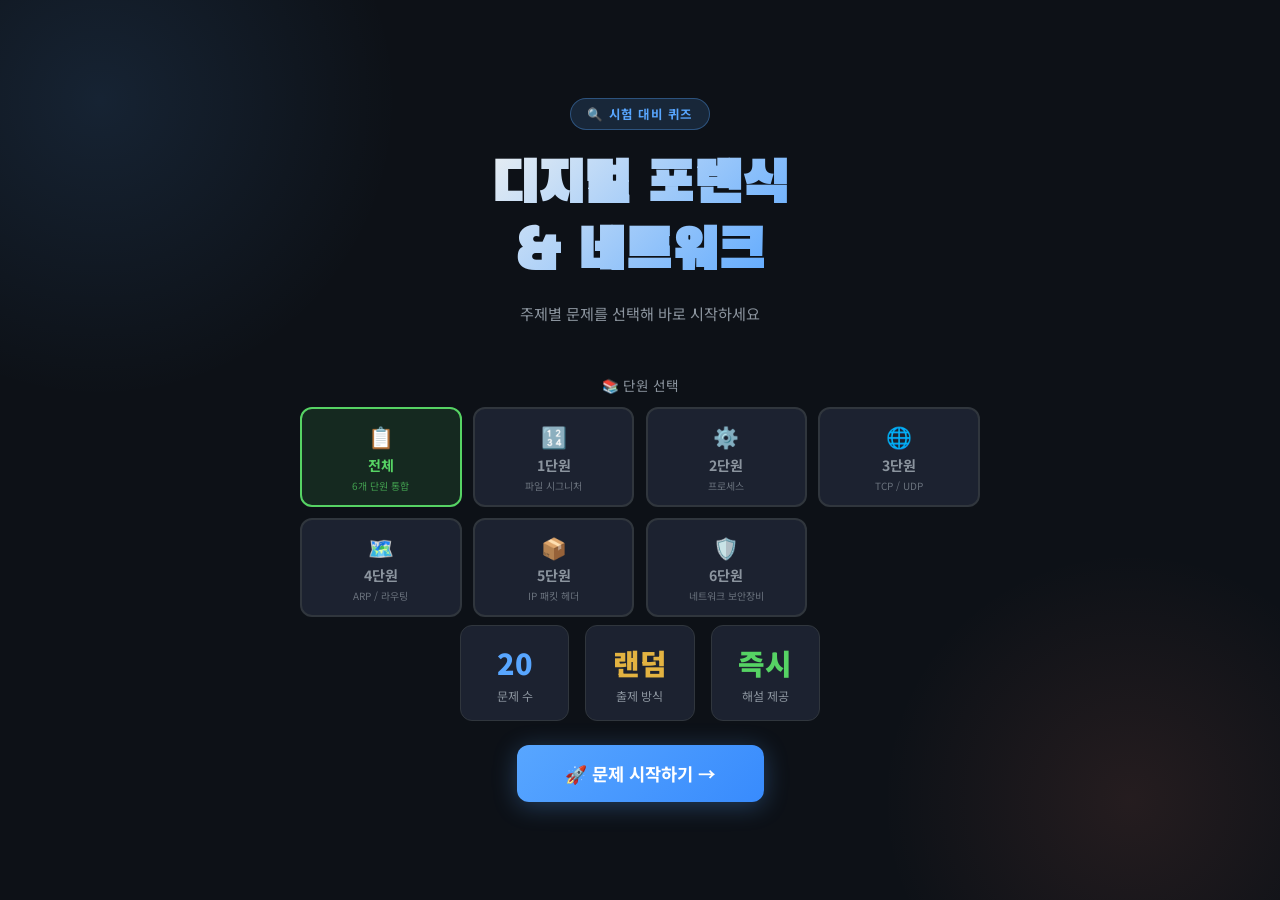
==== index.html @ 71516ab1 "Create index.html" ====
<!DOCTYPE html>
<html lang="ko">
<head>
<meta charset="UTF-8">
<meta name="viewport" content="width=device-width, initial-scale=1.0">
<title>디지털 포렌식 & 네트워크 시험 대비 퀴즈</title>
<link href="https://fonts.googleapis.com/css2?family=Noto+Sans+KR:wght@400;500;700;900&family=Black+Han+Sans&display=swap" rel="stylesheet">
<style>
  :root {
    --bg:#0d1117;--surface:#161b22;--card:#1c2230;--border:#30363d;
    --accent:#58a6ff;--accent2:#f78166;--accent3:#56d364;--text:#e6edf3;
    --text-muted:#8b949e;--correct:#1a4731;--correct-border:#56d364;
    --wrong:#4a1c1c;--wrong-border:#f85149;--yellow:#e3b341;
    --hard:#c678dd;--hard-bg:rgba(198,120,221,0.12);--hard-border:rgba(198,120,221,0.35);
    --expert:#f0b429;--expert-bg:rgba(240,180,41,0.12);--expert-border:rgba(240,180,41,0.4);
  }
  *{box-sizing:border-box;margin:0;padding:0;}
  body{background:var(--bg);color:var(--text);font-family:'Noto Sans KR',sans-serif;min-height:100vh;}

  /* ── 시작 화면 ── */
  #start-screen{display:flex;flex-direction:column;align-items:center;justify-content:center;min-height:100vh;padding:2rem;position:relative;overflow:hidden;}
  #start-screen::before{content:'';position:absolute;top:-200px;left:-200px;width:600px;height:600px;background:radial-gradient(circle,rgba(88,166,255,0.12) 0%,transparent 70%);pointer-events:none;}
  #start-screen::after{content:'';position:absolute;bottom:-150px;right:-100px;width:500px;height:500px;background:radial-gradient(circle,rgba(247,129,102,0.10) 0%,transparent 70%);pointer-events:none;}
  .start-badge{background:rgba(88,166,255,0.15);border:1px solid rgba(88,166,255,0.35);color:var(--accent);font-size:0.78rem;font-weight:700;letter-spacing:0.12em;padding:0.35rem 1rem;border-radius:100px;margin-bottom:1.5rem;text-transform:uppercase;}
  .start-title{font-family:'Black Han Sans',sans-serif;font-size:clamp(2rem,5vw,3.5rem);text-align:center;line-height:1.2;margin-bottom:0.8rem;background:linear-gradient(135deg,#e6edf3 0%,#58a6ff 100%);-webkit-background-clip:text;-webkit-text-fill-color:transparent;background-clip:text;}
  .start-sub{color:var(--text-muted);font-size:0.95rem;text-align:center;margin-bottom:2.5rem;line-height:1.7;}
  .info-grid{display:grid;grid-template-columns:repeat(3,1fr);gap:1rem;margin-bottom:2rem;width:100%;max-width:480px;}
  .info-card{background:var(--card);border:1px solid var(--border);border-radius:12px;padding:1rem;text-align:center;}
  .info-card .num{font-size:1.8rem;font-weight:900;color:var(--accent);display:block;}
  .info-card .lbl{font-size:0.75rem;color:var(--text-muted);margin-top:0.2rem;}
  .diff-select-label{font-size:0.85rem;color:var(--text-muted);margin-bottom:0.8rem;text-align:center;}
  .diff-buttons{display:flex;gap:0.8rem;margin-bottom:2rem;width:100%;max-width:540px;flex-wrap:wrap;justify-content:center;}
  .diff-btn{flex:1;min-width:140px;padding:0.85rem 0.8rem;border-radius:12px;border:2px solid var(--border);background:var(--card);color:var(--text-muted);font-family:'Noto Sans KR',sans-serif;font-size:0.92rem;font-weight:700;cursor:pointer;transition:all 0.2s;display:flex;flex-direction:column;align-items:center;gap:0.25rem;}
  .diff-btn .diff-icon{font-size:1.4rem;}.diff-btn .diff-name{font-size:0.95rem;}.diff-btn .diff-desc{font-size:0.68rem;font-weight:400;opacity:0.7;}
  .diff-btn.selected-normal{border-color:var(--accent);background:rgba(88,166,255,0.1);color:var(--accent);}
  .diff-btn.selected-hard{border-color:var(--hard);background:var(--hard-bg);color:var(--hard);}
  .diff-btn.selected-expert{border-color:var(--expert);background:var(--expert-bg);color:var(--expert);}
  .btn-start{background:linear-gradient(135deg,#58a6ff,#388bfd);color:#fff;border:none;padding:1rem 3rem;font-size:1.1rem;font-weight:700;font-family:'Noto Sans KR',sans-serif;border-radius:12px;cursor:pointer;transition:transform 0.15s,box-shadow 0.15s;box-shadow:0 4px 24px rgba(88,166,255,0.3);}
  .btn-start:hover{transform:translateY(-2px);box-shadow:0 8px 32px rgba(88,166,255,0.45);}
  .btn-start.hard-mode{background:linear-gradient(135deg,#c678dd,#9b59b6);box-shadow:0 4px 24px rgba(198,120,221,0.3);}
  .btn-start.expert-mode{background:linear-gradient(135deg,#f0b429,#d97706);box-shadow:0 4px 24px rgba(240,180,41,0.3);}

  /* ── 퀴즈 화면 ── */
  #quiz-screen{display:none;max-width:720px;margin:0 auto;padding:2rem 1.5rem 5rem;}
  .quiz-header{display:flex;justify-content:space-between;align-items:center;margin-bottom:1.5rem;}
  .quiz-counter{font-size:0.85rem;color:var(--text-muted);font-weight:700;letter-spacing:0.05em;}
  .quiz-counter span{color:var(--accent);font-size:1.1rem;}
  .score-badge{background:rgba(86,211,100,0.15);border:1px solid rgba(86,211,100,0.3);color:var(--accent3);font-size:0.8rem;font-weight:700;padding:0.3rem 0.8rem;border-radius:100px;}
  .progress-bar-wrap{height:4px;background:var(--border);border-radius:99px;margin-bottom:2rem;overflow:hidden;}
  .progress-bar-fill{height:100%;background:linear-gradient(90deg,#58a6ff,#56d364);border-radius:99px;transition:width 0.4s ease;}
  .progress-bar-fill.hard-fill{background:linear-gradient(90deg,#c678dd,#f78166);}
  .progress-bar-fill.expert-fill{background:linear-gradient(90deg,#f0b429,#f85149);}
  .question-card{background:var(--card);border:1px solid var(--border);border-radius:16px;padding:1.8rem;margin-bottom:1.4rem;position:relative;overflow:hidden;}
  .question-card::before{content:'';position:absolute;top:0;left:0;right:0;height:3px;background:linear-gradient(90deg,#58a6ff,#388bfd);}
  .question-card.hard-card::before{background:linear-gradient(90deg,#c678dd,#f78166);}
  .question-card.expert-card::before{background:linear-gradient(90deg,#f0b429,#f85149);}
  .question-type{font-size:0.72rem;font-weight:700;letter-spacing:0.1em;text-transform:uppercase;color:var(--accent);margin-bottom:0.8rem;display:flex;align-items:center;gap:0.4rem;flex-wrap:wrap;}
  .question-type::before{content:'';display:inline-block;width:6px;height:6px;background:var(--accent);border-radius:50%;}
  .question-card.hard-card .question-type{color:var(--hard);}
  .question-card.hard-card .question-type::before{background:var(--hard);}
  .question-card.expert-card .question-type{color:var(--expert);}
  .question-card.expert-card .question-type::before{background:var(--expert);}
  .hard-badge-inline{background:var(--hard-bg);border:1px solid var(--hard-border);color:var(--hard);font-size:0.68rem;padding:0.1rem 0.5rem;border-radius:100px;font-weight:700;}
  .expert-badge-inline{background:var(--expert-bg);border:1px solid var(--expert-border);color:var(--expert);font-size:0.68rem;padding:0.1rem 0.5rem;border-radius:100px;font-weight:700;}
  .fmt-tag{background:rgba(88,166,255,0.12);border:1px solid rgba(88,166,255,0.25);color:var(--accent);font-size:0.68rem;padding:0.1rem 0.5rem;border-radius:100px;font-weight:700;}
  .question-card.hard-card .fmt-tag{background:var(--hard-bg);border-color:var(--hard-border);color:var(--hard);}
  .question-card.expert-card .fmt-tag{background:var(--expert-bg);border-color:var(--expert-border);color:var(--expert);}
  .question-text{font-size:1.05rem;font-weight:500;line-height:1.7;color:var(--text);margin-top:0.3rem;}

  /* hq 컴포넌트 */
  .hq-box{background:rgba(255,255,255,0.03);border:0.5px solid var(--border);border-radius:10px;padding:12px 14px;margin:10px 0;font-size:0.88rem;color:var(--text);line-height:1.8;}
  .hq-box-title{font-size:0.72rem;font-weight:700;color:var(--text-muted);margin-bottom:6px;letter-spacing:0.05em;text-transform:uppercase;}
  .hq-underline{display:inline;border-bottom:2px solid #f85149;color:var(--text);font-weight:600;}
  .hq-arrow-flow{display:flex;flex-wrap:wrap;align-items:center;gap:6px;margin:10px 0;font-size:0.85rem;}
  .hq-flow-box{background:rgba(255,255,255,0.05);border:0.5px solid var(--border);border-radius:8px;padding:6px 12px;color:var(--text);white-space:nowrap;font-size:0.82rem;line-height:1.4;text-align:center;}
  .hq-flow-blank{background:rgba(198,120,221,0.12);border:0.5px solid rgba(198,120,221,0.4);border-radius:8px;padding:6px 14px;color:var(--hard);font-weight:700;white-space:nowrap;font-size:0.82rem;}
  .hq-flow-blank-expert{background:var(--expert-bg);border:0.5px solid var(--expert-border);border-radius:8px;padding:6px 14px;color:var(--expert);font-weight:700;white-space:nowrap;font-size:0.82rem;}
  .hq-flow-arrow{color:var(--text-muted);font-size:1rem;}
  .hq-two-col{display:grid;grid-template-columns:1fr 1fr;gap:8px;margin:10px 0;}
  .hq-col-card{background:rgba(255,255,255,0.03);border:0.5px solid var(--border);border-radius:8px;padding:10px 12px;font-size:0.82rem;color:var(--text);line-height:1.7;}
  .hq-col-label{font-size:0.7rem;font-weight:700;color:var(--text-muted);margin-bottom:4px;}
  .hq-table-wrap{overflow-x:auto;margin:10px 0;}
  .hq-table{width:100%;border-collapse:collapse;font-size:0.82rem;}
  .hq-table th{background:rgba(255,255,255,0.04);color:var(--text-muted);font-weight:600;padding:7px 10px;text-align:left;border-bottom:0.5px solid var(--border);}
  .hq-table td{padding:7px 10px;border-bottom:0.5px solid rgba(255,255,255,0.05);color:var(--text);vertical-align:top;line-height:1.5;}
  .hex-tag{font-family:monospace;background:rgba(88,166,255,0.1);border:1px solid rgba(88,166,255,0.2);color:#79c0ff;padding:2px 6px;border-radius:4px;font-size:0.82rem;letter-spacing:0.05em;}

  /* 선택지 */
  .choices{display:flex;flex-direction:column;gap:0.75rem;margin-bottom:1.4rem;}
  .choice-btn{background:var(--surface);border:1.5px solid var(--border);color:var(--text);padding:0.9rem 1.2rem;border-radius:10px;text-align:left;font-size:0.93rem;font-family:'Noto Sans KR',sans-serif;cursor:pointer;transition:all 0.15s;display:flex;align-items:flex-start;gap:0.8rem;line-height:1.5;}
  .choice-btn:hover:not(:disabled){border-color:var(--accent);background:rgba(88,166,255,0.08);transform:translateX(3px);}
  .hard-mode-active .choice-btn:hover:not(:disabled){border-color:var(--hard);background:var(--hard-bg);}
  .expert-mode-active .choice-btn:hover:not(:disabled){border-color:var(--expert);background:var(--expert-bg);}
  .choice-btn .choice-num{min-width:24px;height:24px;border-radius:6px;background:var(--border);color:var(--text-muted);display:flex;align-items:center;justify-content:center;font-size:0.78rem;font-weight:700;flex-shrink:0;margin-top:1px;transition:all 0.15s;}
  .choice-btn:hover:not(:disabled) .choice-num{background:var(--accent);color:#fff;}
  .hard-mode-active .choice-btn:hover:not(:disabled) .choice-num{background:var(--hard);color:#fff;}
  .expert-mode-active .choice-btn:hover:not(:disabled) .choice-num{background:var(--expert);color:#000;}
  .choice-btn.correct{background:var(--correct);border-color:var(--correct-border);color:#fff;}
  .choice-btn.correct .choice-num{background:var(--correct-border);color:#fff;}
  .choice-btn.wrong{background:var(--wrong);border-color:var(--wrong-border);color:#fff;}
  .choice-btn.wrong .choice-num{background:var(--wrong-border);color:#fff;}
  .choice-btn:disabled{cursor:default;}

  /* 해설 */
  .explanation{display:none;background:rgba(88,166,255,0.06);border:1px solid rgba(88,166,255,0.2);border-radius:10px;padding:1rem 1.2rem;font-size:0.88rem;color:#a8c9f7;line-height:1.7;margin-bottom:1.4rem;}
  .explanation .ex-label{font-weight:700;color:var(--accent);margin-bottom:0.3rem;display:block;font-size:0.78rem;letter-spacing:0.08em;text-transform:uppercase;}

  /* 단답형 */
  .short-answer-wrap{display:flex;gap:0.7rem;margin-bottom:1.4rem;flex-direction:column;}
  .short-input-row{display:flex;gap:0.7rem;}
  .short-input{flex:1;background:var(--surface);border:1.5px solid var(--border);color:var(--text);padding:0.85rem 1rem;border-radius:10px;font-size:0.95rem;font-family:'Noto Sans KR',sans-serif;outline:none;transition:border-color 0.15s;}
  .short-input:focus{border-color:var(--accent);}
  .short-input.correct{border-color:var(--correct-border);background:var(--correct);}
  .short-input.wrong{border-color:var(--wrong-border);background:var(--wrong);}
  .btn-submit{background:var(--accent);color:#fff;border:none;padding:0.85rem 1.4rem;border-radius:10px;font-size:0.9rem;font-weight:700;font-family:'Noto Sans KR',sans-serif;cursor:pointer;transition:opacity 0.15s;white-space:nowrap;}
  .btn-submit:hover{opacity:0.85;}.btn-submit:disabled{opacity:0.4;cursor:default;}
  .sa-hint{font-size:0.82rem;color:var(--text-muted);padding:0 0.2rem;}
  .sa-hint.correct-hint{color:var(--accent3);font-weight:700;}
  .sa-hint.wrong-hint{color:var(--accent2);}

  /* 다음 버튼 */
  .btn-next{width:100%;background:linear-gradient(135deg,#58a6ff,#388bfd);color:#fff;border:none;padding:1rem;border-radius:12px;font-size:1rem;font-weight:700;font-family:'Noto Sans KR',sans-serif;cursor:pointer;transition:transform 0.15s,opacity 0.15s;display:none;}
  .btn-next.hard-next{background:linear-gradient(135deg,#c678dd,#9b59b6);}
  .btn-next.expert-next{background:linear-gradient(135deg,#f0b429,#d97706);color:#000;}
  .btn-next:hover{opacity:0.9;transform:translateY(-1px);}

  /* ── 결과 화면 ── */
  #result-screen{display:none;max-width:600px;margin:0 auto;padding:3rem 1.5rem;text-align:center;min-height:100vh;justify-content:center;flex-direction:column;align-items:center;}
  .result-emoji{font-size:5rem;margin-bottom:1rem;display:block;animation:bounce 0.5s ease;}
  @keyframes bounce{0%{transform:scale(0.5);opacity:0}70%{transform:scale(1.15)}100%{transform:scale(1);opacity:1}}
  .result-title{font-family:'Black Han Sans',sans-serif;font-size:2.2rem;margin-bottom:0.5rem;}
  .result-score{font-size:3.5rem;font-weight:900;margin:1rem 0;}
  .result-score .score-num{color:var(--accent);}
  .result-score .score-num.hard-score{color:var(--hard);}
  .result-score .score-num.expert-score{color:var(--expert);}
  .result-diff-badge{display:inline-block;padding:0.3rem 1rem;border-radius:100px;font-size:0.8rem;font-weight:700;margin-bottom:0.5rem;}
  .result-diff-badge.normal{background:rgba(88,166,255,0.15);border:1px solid rgba(88,166,255,0.3);color:var(--accent);}
  .result-diff-badge.hard{background:var(--hard-bg);border:1px solid var(--hard-border);color:var(--hard);}
  .result-diff-badge.expert{background:var(--expert-bg);border:1px solid var(--expert-border);color:var(--expert);}
  .result-detail{color:var(--text-muted);margin-bottom:2rem;font-size:0.95rem;line-height:1.7;white-space:pre-line;}
  .result-bars{width:100%;max-width:400px;margin:0 auto 2rem;display:flex;flex-direction:column;gap:0.8rem;}
  .result-bar-row{display:flex;align-items:center;gap:0.8rem;font-size:0.85rem;}
  .result-bar-label{width:50px;text-align:right;color:var(--text-muted);flex-shrink:0;}
  .result-bar-track{flex:1;height:10px;background:var(--border);border-radius:99px;overflow:hidden;}
  .result-bar-fill-correct{height:100%;background:var(--accent3);border-radius:99px;transition:width 1s ease;}
  .result-bar-fill-wrong{height:100%;background:var(--accent2);border-radius:99px;transition:width 1s ease;}
  .result-bar-count{width:30px;font-weight:700;}
  .result-buttons{display:flex;gap:0.7rem;width:100%;max-width:480px;flex-wrap:wrap;}
  .btn-r{flex:1;min-width:100px;border:none;padding:0.85rem 0.5rem;border-radius:12px;font-size:0.88rem;font-weight:700;font-family:'Noto Sans KR',sans-serif;cursor:pointer;transition:opacity 0.15s;}
  .btn-r:hover{opacity:0.85;}
  .btn-r.normal{background:linear-gradient(135deg,#58a6ff,#388bfd);color:#fff;}
  .btn-r.hard-btn{background:linear-gradient(135deg,#c678dd,#9b59b6);color:#fff;}
  .btn-r.expert-btn{background:linear-gradient(135deg,#f0b429,#d97706);color:#000;}
  .btn-r.home{background:var(--card);color:var(--text);border:1.5px solid var(--border);}
  .btn-r.home:hover{border-color:var(--accent);}

  /* ── 단원 버튼 ── */
  .topic-grid{display:grid;grid-template-columns:repeat(4,1fr);gap:0.7rem;width:100%;max-width:680px;margin-bottom:0.5rem;}
  .topic-btn{padding:0.75rem 0.5rem;border-radius:12px;border:2px solid var(--border);background:var(--card);color:var(--text-muted);font-family:'Noto Sans KR',sans-serif;font-size:0.82rem;font-weight:700;cursor:pointer;transition:all 0.2s;display:flex;flex-direction:column;align-items:center;gap:0.2rem;}
  .topic-btn .topic-icon{font-size:1.3rem;}
  .topic-btn .topic-name{font-size:0.88rem;font-weight:700;}
  .topic-btn .topic-desc{font-size:0.62rem;font-weight:400;opacity:0.7;text-align:center;}
  .topic-btn.selected-topic{border-color:#56d364;background:rgba(86,211,100,0.12);color:#56d364;}
  .topic-badge{display:inline-flex;align-items:center;gap:0.3rem;background:rgba(86,211,100,0.12);border:1px solid rgba(86,211,100,0.3);color:#56d364;font-size:0.72rem;font-weight:700;padding:0.2rem 0.6rem;border-radius:100px;margin-right:0.4rem;}

  @media(max-width:600px){
    .info-grid{grid-template-columns:repeat(3,1fr);gap:0.6rem;}
    .question-text{font-size:0.95rem;}
    .choice-btn{font-size:0.85rem;padding:0.75rem 0.9rem;}
    .hq-two-col{grid-template-columns:1fr;}
    .diff-buttons{flex-direction:column;}
    .topic-grid{grid-template-columns:repeat(2,1fr);}
  }
</style>
</head>
<body>

<!-- ══ 시작 화면 ══ -->
<div id="start-screen">
  <div class="start-badge">🔍 시험 대비 퀴즈</div>
  <h1 class="start-title">디지털 포렌식<br>& 네트워크</h1>
  <p class="start-sub">주제별 문제를 선택해 바로 시작하세요</p>

  <!-- 단원 선택 -->
  <p class="diff-select-label" style="margin-top:0.5rem">📚 단원 선택</p>
  <div class="topic-grid">
    <button class="topic-btn selected-topic" id="btn-topic-all" onclick="selectTopic('all')">
      <span class="topic-icon">📋</span><span class="topic-name">전체</span><span class="topic-desc">6개 단원 통합</span>
    </button>
    <button class="topic-btn" id="btn-topic-sig" onclick="selectTopic('sig')">
      <span class="topic-icon">🔢</span><span class="topic-name">1단원</span><span class="topic-desc">파일 시그니처</span>
    </button>
    <button class="topic-btn" id="btn-topic-proc" onclick="selectTopic('proc')">
      <span class="topic-icon">⚙️</span><span class="topic-name">2단원</span><span class="topic-desc">프로세스</span>
    </button>
    <button class="topic-btn" id="btn-topic-tcp" onclick="selectTopic('tcp')">
      <span class="topic-icon">🌐</span><span class="topic-name">3단원</span><span class="topic-desc">TCP / UDP</span>
    </button>
    <button class="topic-btn" id="btn-topic-arp" onclick="selectTopic('arp')">
      <span class="topic-icon">🗺️</span><span class="topic-name">4단원</span><span class="topic-desc">ARP / 라우팅</span>
    </button>
    <button class="topic-btn" id="btn-topic-ip" onclick="selectTopic('ip')">
      <span class="topic-icon">📦</span><span class="topic-name">5단원</span><span class="topic-desc">IP 패킷 헤더</span>
    </button>
    <button class="topic-btn" id="btn-topic-sec" onclick="selectTopic('sec')">
      <span class="topic-icon">🛡️</span><span class="topic-name">6단원</span><span class="topic-desc">네트워크 보안장비</span>
    </button>
  </div>

  <div class="info-grid" style="max-width:360px;margin-bottom:1.5rem">
    <div class="info-card"><span class="num" id="info-qcount">20</span><div class="lbl">문제 수</div></div>
    <div class="info-card"><span class="num" style="color:var(--yellow)">랜덤</span><div class="lbl">출제 방식</div></div>
    <div class="info-card"><span class="num" style="color:var(--accent3)">즉시</span><div class="lbl">해설 제공</div></div>
  </div>

  <button class="btn-start" id="btn-start-main" onclick="startQuiz()">🚀 문제 시작하기 →</button>
</div>

<!-- ══ 퀴즈 화면 ══ -->
<div id="quiz-screen">
  <div class="quiz-header">
    <div class="quiz-counter">문제 <span id="cur-q">1</span> / 20</div>
    <div class="score-badge">점수: <span id="live-score">0</span>점</div>
  </div>
  <div class="progress-bar-wrap"><div class="progress-bar-fill" id="progress-fill" style="width:5%"></div></div>
  <div class="question-card" id="q-card">
    <div class="question-type" id="q-type">객관식</div>
    <div class="question-text" id="q-text"></div>
    <div id="q-html-content"></div>
  </div>
  <div id="choices-area"></div>
  <div class="explanation" id="explanation"><span class="ex-label">💡 해설</span><span id="exp-text"></span></div>
  <button class="btn-next" id="btn-next" onclick="nextQuestion()">다음 문제 →</button>
</div>

<!-- ══ 결과 화면 ══ -->
<div id="result-screen">
  <span class="result-emoji" id="result-emoji">🎉</span>
  
  <h2 class="result-title" id="result-title">수고했어요!</h2>
  <div class="result-score"><span class="score-num" id="result-score-num">0</span><span style="font-size:1.5rem;color:var(--text-muted)"> / 20</span></div>
  <p class="result-detail" id="result-detail"></p>
  <div class="result-bars">
    <div class="result-bar-row">
      <span class="result-bar-label" style="color:var(--accent3)">정답</span>
      <div class="result-bar-track"><div class="result-bar-fill-correct" id="bar-correct" style="width:0%"></div></div>
      <span class="result-bar-count" style="color:var(--accent3)" id="cnt-correct">0</span>
    </div>
    <div class="result-bar-row">
      <span class="result-bar-label" style="color:var(--accent2)">오답</span>
      <div class="result-bar-track"><div class="result-bar-fill-wrong" id="bar-wrong" style="width:0%"></div></div>
      <span class="result-bar-count" style="color:var(--accent2)" id="cnt-wrong">0</span>
    </div>
  </div>
  <div class="result-buttons">
    <button class="btn-r home" onclick="goHome()">🏠 단원 선택</button>
  </div>
</div>

<script>
// ══ 유틸 ══
function shuffle(arr){const a=[...arr];for(let i=a.length-1;i>0;i--){const j=Math.floor(Math.random()*(i+1));[a[i],a[j]]=[a[j],a[i]];}return a;}
function pickMC(choices,answerIdx,noShuffle){
  if(noShuffle)return{shuffledChoices:choices,newAnswerIdx:answerIdx};
  if(choices.length<=4){
    const correct=choices[answerIdx];
    const wrong=shuffle(choices.filter((_,i)=>i!==answerIdx)).slice(0,3);
    const pool=shuffle([correct,...wrong]);
    return{shuffledChoices:pool,newAnswerIdx:pool.indexOf(correct)};
  }
  return{shuffledChoices:choices,newAnswerIdx:answerIdx};
}
function checkSA(input,answers){
  const norm=s=>s.replace(/\s/g,'').toLowerCase();
  return answers.some(a=>norm(a)===norm(input));
}
const LABELS4=['①','②','③','④'];
const LABELS5=['①','②','③','④','⑤'];

// ══ 문제 배열 (나중에 채워짐) ══
const NORMAL_QUESTIONS = [
// ── 1단원: 파일 시그니처 ──
{topic:'sig',type:'mc',q:'PNG 파일의 파일 시그니처(매직 넘버)로 올바른 것은?',choices:['89 50 4E 47','FF D8 FF E0','25 50 44 46','66 74 79 70'],answer:0,exp:'PNG 파일의 시그니처는 89 50 4E 47입니다. 16진수로 시작 4바이트를 확인하면 파일 형식을 알 수 있습니다.'},
{topic:'sig',type:'mc',q:'JPEG 파일의 파일 시그니처로 올바른 것은?',choices:['FF D8 FF E0 또는 FF D8 FF E1','89 50 4E 47','25 50 44 46','33 67 70 35'],answer:0,exp:'JPEG 파일의 시그니처는 FF D8 FF E0 또는 FF D8 FF E1로 시작합니다. 두 가지 모두 JPEG 파일에 해당합니다.'},
{topic:'sig',type:'mc',q:'PDF 파일의 파일 시그니처를 ASCII로 표현하면?',choices:['%PDF','JPEG','\\x89PNG','ftyp'],answer:0,exp:'PDF 시그니처 25 50 44 46은 ASCII로 %PDF를 의미합니다. 16진수 25=%이고 50=P, 44=D, 46=F입니다.'},
{topic:'sig',type:'mc',q:'MP4 파일의 ftyp 시그니처를 16진수로 올바르게 나타낸 것은?',choices:['33 67 70 35','66 74 79 70','FF D8 FF E0','89 50 4E 47'],answer:0,exp:'MP4의 ftyp 박스 시그니처는 33 67 70 35이며, ASCII로 "ftyp"을 의미합니다.'},
{topic:'sig',type:'mc',q:'파일 시그니처(파일 매직 넘버)의 역할로 가장 올바른 것은?',choices:['파일의 실제 형식을 확인하는 데 사용','파일 크기를 저장하는 데 사용','파일 생성 날짜를 기록하는 데 사용','파일 소유자 정보를 저장하는 데 사용'],answer:0,exp:'파일 시그니처(매직 넘버)는 파일 헤더에 위치하여 파일의 실제 형식(타입)을 판별하는 데 사용됩니다. 확장자 위조 여부도 탐지할 수 있습니다.'},
{topic:'sig',type:'mc',q:'디지털 포렌식에서 파일 시그니처가 중요한 이유로 가장 적절한 것은?',choices:['확장자를 바꿔도 실제 파일 형식을 판별할 수 있다','파일 내용을 암호화할 수 있다','파일 전송 속도를 높일 수 있다','파일 소유자를 식별할 수 있다'],answer:0,exp:'파일 확장자는 변조가 쉽지만, 파일 시그니처는 파일 내부에 저장되므로 실제 형식을 정확히 판별할 수 있어 포렌식에서 중요합니다.'},
{topic:'sig',type:'sa',q:'PNG 파일 시그니처의 첫 번째 바이트 값(16진수)을 쓰시오.',answers:['89','0x89'],exp:'PNG 시그니처 89 50 4E 47의 첫 번째 바이트는 89입니다.'},
{topic:'sig',type:'sa',q:'PDF 파일 시그니처 25 50 44 46을 ASCII로 변환하면?',answers:['%PDF','%pdf'],exp:'25=%,  50=P, 44=D, 46=F이므로 %PDF입니다.'},
{topic:'sig',type:'mc',q:'다음 중 파일 시그니처가 "FF D8"으로 시작하는 파일 형식은?',choices:['JPEG','PNG','PDF','MP4'],answer:0,exp:'FF D8로 시작하는 것은 JPEG 파일입니다. 뒤에 FF E0 또는 FF E1이 이어집니다.'},
// ── 2단원: 프로세스 ──
{topic:'proc',type:'mc',q:'프로세스(Process)의 정의로 가장 올바른 것은?',choices:['하드디스크에 저장된 프로그램이 메모리에 올라가 실행 중인 상태의 단위','하드디스크에 저장된 파일 그 자체','CPU 내부에서 계산을 수행하는 연산 장치','운영체제가 관리하는 파일 시스템 단위'],answer:0,exp:'프로세스는 하드디스크에 저장된 프로그램이 메모리에 적재되어 실행될 때 운영체제가 관리하는 실행 단위입니다.'},
{topic:'proc',type:'mc',q:'프로세스의 구성 요소 중 "동적으로 할당되는 메모리 영역(malloc, new 등)"에 해당하는 것은?',choices:['힙(Heap)','스택(Stack)','코드 영역','데이터 영역'],answer:0,exp:'힙(Heap)은 프로그램 실행 중 동적으로 할당되는 메모리 영역으로, malloc이나 new 등으로 할당합니다.'},
{topic:'proc',type:'mc',q:'프로세스의 스택(Stack) 영역에 저장되는 것은?',choices:['함수 호출 정보, 지역 변수, 리턴 주소','전역 변수, 정적 변수','동적 할당 메모리','실행할 기계어 명령어'],answer:0,exp:'스택(Stack)에는 함수 호출 시 생성되는 지역 변수, 리턴 주소, 함수 인수 등이 저장됩니다.'},
{topic:'proc',type:'mc',q:'프로세스의 생명주기에서 CPU를 기다리는 상태는?',choices:['준비(Ready)','실행(Running)','대기(Waiting)','생성(New)'],answer:0,exp:'준비(Ready) 상태는 프로세스가 CPU 할당을 기다리는 상태입니다. 실행(Running)은 실제 CPU를 사용 중인 상태입니다.'},
{topic:'proc',type:'mc',q:'프로세스 제어 블록(PCB)에 저장되는 정보가 아닌 것은?',choices:['프로그램의 소스 코드','프로세스 ID','프로세스 상태','우선순위'],answer:0,exp:'PCB에는 프로세스 ID, 상태, 우선순위, 소유자 등 운영체제가 관리하는 정보가 저장됩니다. 소스 코드는 코드 영역에 저장됩니다.'},
{topic:'proc',type:'mc',q:'프로세스 생명주기의 올바른 순서는?',choices:['생성→준비→실행→대기→종료','생성→실행→준비→대기→종료','준비→생성→실행→대기→종료','생성→대기→준비→실행→종료'],answer:0,exp:'생성(New)→준비(Ready)→실행(Running)→대기(Waiting, 필요 시)→종료(Terminated) 순서입니다.'},
{topic:'proc',type:'mc',q:'프로세스의 코드(텍스트) 영역에 저장되는 것은?',choices:['실행할 기계어 명령어','전역 변수','동적 할당 메모리','리턴 주소'],answer:0,exp:'코드(텍스트) 영역에는 CPU가 실행할 기계어 명령어가 저장됩니다.'},
{topic:'proc',type:'sa',q:'운영체제가 각 프로세스를 관리하기 위해 유지하는 자료구조로, 프로세스 ID·상태·우선순위 등을 담은 블록의 약어를 쓰시오.',answers:['PCB','pcb'],exp:'PCB(Process Control Block)는 운영체제가 각 프로세스를 관리하기 위한 자료구조입니다.'},
{topic:'proc',type:'mc',q:'프로세스가 입출력 작업을 기다리는 상태는?',choices:['대기(Waiting)','준비(Ready)','실행(Running)','종료(Terminated)'],answer:0,exp:'대기(Waiting) 상태는 입출력 등 외부 이벤트를 기다리는 상태입니다. 작업이 완료되면 다시 준비 상태로 전환됩니다.'},
// ── 3단원: TCP와 UDP ──
{topic:'tcp',type:'mc',q:'TCP의 특징으로 올바른 것은?',choices:['연결 지향적이며 신뢰성 있는 전송을 보장한다','비연결 지향적이며 빠른 전송이 특징이다','헤더 크기가 8바이트로 작다','순서 보장이 없다'],answer:0,exp:'TCP는 연결 지향적(3-way handshake) 프로토콜로 재전송, 오류 검사, 순서 보장, 흐름/혼잡 제어를 제공하는 신뢰성 있는 프로토콜입니다.'},
{topic:'tcp',type:'mc',q:'UDP의 헤더 크기는?',choices:['8바이트','20바이트','40바이트','60바이트'],answer:0,exp:'UDP 헤더 크기는 8바이트(출발지 포트, 목적지 포트, 길이, 체크섬 각 2바이트)입니다. TCP는 20~60바이트입니다.'},
{topic:'tcp',type:'mc',q:'실시간 영상 스트리밍, VoIP에 적합한 프로토콜은?',choices:['UDP','TCP','HTTP','FTP'],answer:0,exp:'실시간 스트리밍과 VoIP는 약간의 패킷 손실보다 속도가 중요하므로 오버헤드가 적은 UDP를 사용합니다.'},
{topic:'tcp',type:'mc',q:'TCP의 혼잡 제어(Congestion Control)의 역할은?',choices:['네트워크 상태에 맞춰 전송 속도를 조절','수신자의 처리 능력에 맞춰 전송 속도를 조절','패킷을 재전송하는 기능','연결을 종료하는 기능'],answer:0,exp:'혼잡 제어는 네트워크 혼잡 상태를 감지하고 전송 속도를 줄여 네트워크 안정성을 유지하는 기능입니다. 흐름 제어는 수신자 처리 능력에 맞추는 것입니다.'},
{topic:'tcp',type:'mc',q:'TCP와 UDP를 비교할 때 옳지 않은 것은?',choices:['UDP는 TCP보다 신뢰성이 높다','TCP는 순서 보장이 있다','UDP는 헤더 크기가 더 작다','TCP는 흐름 제어가 있다'],answer:0,exp:'UDP는 신뢰성이 없는 프로토콜입니다. 재전송이나 오류 검사가 없어 패킷 손실이 발생할 수 있습니다. 대신 속도가 빠릅니다.'},
{topic:'tcp',type:'sa',q:'TCP의 헤더 크기 범위를 쓰시오. (예: X~Y바이트)',answers:['20~60바이트','20-60바이트','20바이트~60바이트'],exp:'TCP 헤더는 기본 20바이트이며 옵션에 따라 최대 60바이트까지 늘어납니다.'},
{topic:'tcp',type:'mc',q:'파일 다운로드, 이메일 전송처럼 데이터 손실 없이 정확한 전달이 필요할 때 사용하는 프로토콜은?',choices:['TCP','UDP','ICMP','ARP'],answer:0,exp:'파일 다운로드, 이메일은 데이터 손실 없이 정확하게 전달되어야 하므로 신뢰성 있는 TCP를 사용합니다.'},
{topic:'tcp',type:'mc',q:'UDP가 TCP보다 빠른 이유는?',choices:['연결 설정 과정이 없고 오버헤드가 적어서','패킷을 더 크게 묶어서 전송하기 때문에','헤더에 더 많은 정보를 담기 때문에','자동으로 경로를 최적화하기 때문에'],answer:0,exp:'UDP는 3-way handshake 같은 연결 설정이 없고, 재전송·흐름제어·혼잡제어 등의 오버헤드가 없어 TCP보다 빠릅니다.'},
// ── 4단원: ARP 테이블과 라우팅 테이블 ──
{topic:'arp',type:'mc',q:'ARP 테이블의 역할로 올바른 것은?',choices:['IP 주소를 MAC 주소로 변환하는 매핑 정보를 저장','목적지 IP에 대한 경로(게이트웨이)를 저장','DNS 서버 주소를 저장','NAT 변환 정보를 저장'],answer:0,exp:'ARP 테이블은 IP 주소와 MAC 주소의 대응 관계를 저장하여, 같은 네트워크 내에서 통신 시 목적지 MAC 주소를 찾는 데 사용됩니다.'},
{topic:'arp',type:'mc',q:'라우팅 테이블이 동작하는 OSI 계층은?',choices:['3계층 (네트워크 계층)','2계층 (데이터 링크 계층)','4계층 (전송 계층)','1계층 (물리 계층)'],answer:0,exp:'라우팅 테이블은 IP 주소 기반으로 경로를 결정하므로 3계층(네트워크 계층)에서 동작합니다.'},
{topic:'arp',type:'mc',q:'ARP 테이블이 동작하는 OSI 계층은?',choices:['2계층 (데이터 링크 계층)','3계층 (네트워크 계층)','4계층 (전송 계층)','7계층 (응용 계층)'],answer:0,exp:'ARP는 IP→MAC 주소 변환을 수행하며, MAC 주소를 사용하는 2계층(데이터 링크 계층)에서 동작합니다.'},
{topic:'arp',type:'mc',q:'라우팅 테이블에서 저장하는 "다음 홉(next hop)"이란?',choices:['목적지까지 가기 위해 다음으로 전달할 라우터의 IP 주소','목적지 호스트의 MAC 주소','현재 패킷의 TTL 값','패킷의 체크섬 값'],answer:0,exp:'다음 홉(next hop)은 패킷을 목적지로 보내기 위해 다음으로 전달할 라우터(게이트웨이)의 IP 주소를 의미합니다.'},
{topic:'arp',type:'mc',q:'라우팅 테이블을 자동으로 학습·갱신하는 방법이 아닌 것은?',choices:['ARP 프로토콜 응답','OSPF 라우팅 프로토콜','BGP 라우팅 프로토콜','수동 설정(static route)'],answer:0,exp:'ARP 프로토콜은 ARP 테이블을 학습하는 데 사용됩니다. 라우팅 테이블은 OSPF, BGP 같은 라우팅 프로토콜이나 수동 설정으로 학습합니다.'},
{topic:'arp',type:'sa',q:'ARP 테이블 항목의 예로 "192.168.0.10 → 00-1C-42-2B-60-5A"에서 "00-1C-42-2B-60-5A"는 무엇인가?',answers:['MAC 주소','mac 주소','Mac 주소'],exp:'00-1C-42-2B-60-5A는 MAC(Media Access Control) 주소로, 네트워크 인터페이스 카드에 부여된 고유한 물리적 주소입니다.'},
{topic:'arp',type:'mc',q:'ARP 테이블과 라우팅 테이블의 차이로 옳은 것은?',choices:['ARP 테이블은 IP↔MAC 변환, 라우팅 테이블은 IP↔경로 정보 저장','ARP 테이블은 경로 정보, 라우팅 테이블은 MAC 주소 저장','둘 다 MAC 주소를 기반으로 동작','둘 다 3계층에서 동작'],answer:0,exp:'ARP 테이블은 IP↔MAC 주소 매핑(2계층), 라우팅 테이블은 목적지 IP↔다음 홉 경로(3계층)를 저장합니다.'},
// ── 5단원: IP 패킷 헤더 ──
{topic:'ip',type:'mc',q:'IP 패킷 헤더의 Version 필드(4비트)의 역할은?',choices:['IPv4인지 IPv6인지 프로토콜 버전을 구분','헤더의 길이를 나타냄','패킷 전체 크기를 나타냄','TTL 값을 저장'],answer:0,exp:'Version 필드(4비트)는 IP 프로토콜 버전을 나타냅니다. IPv4이면 4, IPv6이면 6이 저장됩니다.'},
{topic:'ip',type:'mc',q:'IP 헤더의 TTL(Time To Live) 필드의 역할은?',choices:['패킷이 네트워크에서 영원히 떠다니지 않도록 방지','패킷의 우선순위를 설정','송신자의 IP 주소를 저장','헤더 오류를 검출'],answer:0,exp:'TTL은 라우터를 거칠 때마다 1씩 감소하며, 0이 되면 패킷을 폐기합니다. 이로써 패킷이 무한히 순환하는 것을 방지합니다.'},
{topic:'ip',type:'mc',q:'IP 헤더의 IHL(Internet Header Length) 필드가 나타내는 것은?',choices:['IP 헤더의 길이(4바이트 단위)','패킷 전체의 길이','데이터 페이로드의 길이','단편화 오프셋'],answer:0,exp:'IHL(4비트)은 IP 헤더의 길이를 4바이트 단위로 나타냅니다. 최솟값은 5(=20바이트)입니다.'},
{topic:'ip',type:'mc',q:'IP 헤더의 Flags 필드 중 DF(Don\'t Fragment) 비트의 역할은?',choices:['조각화 금지. 1이면 단편화 불가, MTU 초과 시 전송 실패','더 많은 조각이 있음을 표시','단편의 위치를 나타냄','패킷 식별 번호를 저장'],answer:0,exp:'DF(Don\'t Fragment) 비트가 1이면 해당 패킷은 단편화할 수 없습니다. MTU보다 클 경우 전송이 실패하고 ICMP 오류 메시지가 전송됩니다.'},
{topic:'ip',type:'mc',q:'IP 헤더의 Identification 필드의 역할은?',choices:['단편화된 패킷 조각들을 같은 패킷으로 식별하기 위한 고유 번호','패킷의 전체 크기를 나타냄','수신자 IP 주소를 저장','헤더 오류를 검출'],answer:0,exp:'Identification(16비트)은 패킷마다 고유한 번호로, 단편화된 경우 같은 원본 패킷의 조각들은 동일한 Identification 값을 가집니다.'},
{topic:'ip',type:'mc',q:'IP 헤더 Total Length 필드가 나타낼 수 있는 최대 크기는?',choices:['65535 바이트','32767 바이트','255 바이트','1500 바이트'],answer:0,exp:'Total Length는 16비트 필드이므로 최대 2^16-1 = 65535바이트까지 표현 가능합니다.'},
{topic:'ip',type:'mc',q:'IP 헤더의 Protocol 필드 역할은?',choices:['상위 전송 계층의 프로토콜(TCP, UDP 등)을 지정','IP 버전을 구분','패킷 조각의 위치를 표시','헤더 체크섬을 저장'],answer:0,exp:'Protocol(8비트) 필드는 상위 계층(4계층) 프로토콜을 지정합니다. TCP=6, UDP=17, ICMP=1입니다.'},
{topic:'ip',type:'mc',q:'IP 헤더의 Header Checksum 필드의 역할은?',choices:['전송 중 IP 헤더의 오류를 검출','데이터 페이로드의 오류를 검출','패킷 전체의 암호화','TTL을 계산'],answer:0,exp:'Header Checksum(16비트)은 IP 헤더의 오류를 검출합니다. 라우터를 지날 때마다 재계산됩니다.'},
{topic:'ip',type:'mc',q:'IP 헤더의 Fragment Offset 필드(13비트)의 역할은?',choices:['단편화된 패킷 조각의 원본 데이터에서의 위치(오프셋) 표시','패킷의 고유 식별 번호 저장','헤더 길이 표시','남은 조각이 있는지 표시'],answer:0,exp:'Fragment Offset(13비트)은 단편화된 조각이 원래 데이터에서 몇 번째 위치에 해당하는지를 8바이트 단위로 나타냅니다.'},
{topic:'ip',type:'mc',q:'IP 헤더의 Flags 필드 중 MF(More Fragments) 비트가 0인 경우는?',choices:['마지막 단편 조각이거나 단편화되지 않은 패킷','첫 번째 단편 조각','중간 단편 조각','조각화가 금지된 패킷'],answer:0,exp:'MF(More Fragments) 비트가 0이면 이 조각이 마지막이거나 단편화가 없는 패킷임을 의미합니다. 1이면 뒤에 더 많은 조각이 있습니다.'},
{topic:'ip',type:'sa',q:'IP 헤더에서 송신자와 수신자를 식별하는 필드의 크기(각각)를 쓰시오.',answers:['32비트','32 비트','4바이트','4 바이트'],exp:'Source Address와 Destination Address는 각각 32비트(4바이트)로 IPv4 주소를 저장합니다.'},
// ── 6단원: 네트워크 보안장비 ──
{topic:'sec',type:'mc',q:'IDS(Intrusion Detection System)의 특징으로 올바른 것은?',choices:['침입을 탐지하지만 차단은 하지 않는다','침입을 탐지하고 자동으로 차단한다','방화벽 기능이 포함된 통합 보안 장비이다','보안 로그를 통합 분석하는 장비이다'],answer:0,exp:'IDS는 네트워크 트래픽을 미러링하여 침입을 탐지하고 경고를 발생시키지만, 직접 차단하는 기능은 없습니다.'},
{topic:'sec',type:'mc',q:'IPS(Intrusion Prevention System)와 IDS의 차이점은?',choices:['IPS는 탐지 + 자동 차단, IDS는 탐지만 한다','IPS는 탐지만, IDS는 탐지 + 차단을 한다','IPS는 로그 분석, IDS는 패킷 차단을 한다','둘의 기능은 동일하다'],answer:0,exp:'IPS는 인라인(inline)으로 설치되어 공격을 탐지하고 자동으로 차단합니다. IDS는 미러링 방식으로 탐지만 합니다.'},
{topic:'sec',type:'mc',q:'UTM(Unified Threat Management)에 대한 설명으로 옳은 것은?',choices:['방화벽·IPS·바이러스 검사·VPN 등 여러 기능을 하나의 장비에 통합','침입 탐지만 수행하는 전용 장비','보안 로그를 통합 분석하는 소프트웨어','라우팅 경로를 관리하는 네트워크 장비'],answer:0,exp:'UTM은 방화벽, IDS/IPS, 안티바이러스, 웹 필터링, VPN, NAT 등을 하나의 장비에 통합한 솔루션으로, 소형 기업에서 많이 사용합니다.'},
{topic:'sec',type:'mc',q:'ESM(Enterprise Security Management)의 주요 역할은?',choices:['다양한 보안 장비의 로그를 수집·통합 분석하고 관리','인라인으로 설치되어 패킷을 직접 차단','바이러스를 실시간으로 검사하고 격리','방화벽으로 패킷 접근을 제어'],answer:0,exp:'ESM은 IDS, IPS, UTM, 방화벽 등 다양한 보안 장비의 로그를 수집하고 통합 분석하여 보안 관리자에게 종합적인 가시성을 제공합니다.'},
{topic:'sec',type:'mc',q:'IDS가 설치되는 방식은?',choices:['미러링(Mirror) 방식 — 트래픽을 복사해 모니터링','인라인(Inline) 방식 — 실제 트래픽 흐름에 삽입','게이트웨이(Gateway) 방식 — 모든 트래픽을 경유','브리지(Bridge) 방식 — 네트워크를 분리'],answer:0,exp:'IDS는 트래픽을 복사(미러링)하여 모니터링하므로 네트워크 흐름에 영향을 주지 않습니다. IPS는 인라인 방식으로 설치됩니다.'},
{topic:'sec',type:'mc',q:'ESM의 대표적인 시스템으로 옳은 것은?',choices:['SIEM (Splunk, QRadar, ArcSight 등)','방화벽 (Firewall)','IPS (Snort, Suricata 등)','UTM 장비'],answer:0,exp:'ESM은 SIEM(Security Information and Event Management)을 포함하며, Splunk·QRadar·ArcSight 등이 대표적인 SIEM 솔루션입니다.'},
{topic:'sec',type:'mc',q:'다음 중 직접 공격 패킷을 차단할 수 없는 보안 장비는?',choices:['IDS','IPS','UTM','방화벽'],answer:0,exp:'IDS는 탐지 및 경고만 가능하고 직접 차단 기능이 없습니다. IPS, UTM, 방화벽은 모두 차단 기능을 가집니다.'},
{topic:'sec',type:'sa',q:'IPS의 약어 풀네임을 쓰시오.',answers:['Intrusion Prevention System','intrusion prevention system'],exp:'IPS는 Intrusion Prevention System(침입 방지 시스템)의 약어입니다.'},
{topic:'sec',type:'mc',q:'다음 중 UTM에 포함될 수 있는 기능을 모두 포함한 것은?',choices:['방화벽 + IPS + 안티바이러스 + VPN + 웹필터링','IDS + 라우팅 + DNS + DHCP','ESM + 방화벽 + IPS','SIEM + IDS + 안티바이러스'],answer:0,exp:'UTM(통합 보안 장비)은 방화벽, IPS, 안티바이러스, VPN, NAT, 웹 필터링 등 다양한 보안 기능을 하나로 통합합니다.'},
];

const HARD_QUESTIONS_STATIC = [
// ── 1단원: 파일 시그니처 ──
{topic:'sig',type:'mc_hard',fmt:'시그니처 매칭',q:'다음 파일 시그니처와 파일 형식의 연결이 모두 옳은 것은?',htmlContent:`<div class="hq-table-wrap"><table class="hq-table"><thead><tr><th>파일 시그니처(16진수)</th><th>파일 형식</th></tr></thead><tbody><tr><td>① 89 50 4E 47</td><td>PNG</td></tr><tr><td>② FF D8 FF E0</td><td>JPEG</td></tr><tr><td>③ 25 50 44 46</td><td>PDF</td></tr><tr><td>④ 66 74 79 70</td><td>MP3</td></tr></tbody></table></div>`,choices:['①②③ 만 옳다','①②③④ 모두 옳다','①③④ 만 옳다','②③④ 만 옳다'],answer:0,noShuffle:true,exp:'66 74 79 70(ftyp)은 MP3가 아니라 MP4의 시그니처입니다. ①②③은 올바른 매칭입니다.'},
{topic:'sig',type:'mc_hard',fmt:'오류 찾기',q:'다음 설명 중 파일 시그니처에 대해 옳지 않은 것은?',htmlContent:`<div class="hq-box">① 파일 시그니처는 파일의 헤더 부분에 위치한다.<br>② PNG 시그니처는 89 50 4E 47로 시작한다.<br>③ 파일 확장자를 바꾸면 파일 시그니처도 자동으로 변경된다.<br>④ 디지털 포렌식에서 파일 시그니처를 통해 확장자 위조를 탐지한다.</div>`,choices:['①','②','③','④'],answer:2,noShuffle:true,exp:'③이 틀렸습니다. 파일 확장자를 바꿔도 파일 내부의 시그니처는 변경되지 않습니다. 이것이 포렌식에서 시그니처 분석이 중요한 이유입니다.'},
{topic:'sig',type:'mc_hard',fmt:'빈칸 완성',q:'다음 빈칸에 들어갈 내용을 순서대로 올바르게 연결한 것은?',htmlContent:`<div class="hq-box">PDF 파일의 시그니처는 16진수로 <span class="hq-flow-blank">( ㉠ )</span>이며, 이를 ASCII로 표현하면 <span class="hq-flow-blank">( ㉡ )</span>이다. 또한 JPEG 파일은 <span class="hq-flow-blank">( ㉢ )</span>으로 시작한다.</div>`,choices:['㉠ 25 50 44 46 — ㉡ %PDF — ㉢ FF D8 FF E0','㉠ 89 50 4E 47 — ㉡ %PNG — ㉢ FF D8 FF E0','㉠ 25 50 44 46 — ㉡ &PDF — ㉢ 89 50 4E 47','㉠ FF D8 FF E0 — ㉡ %PDF — ㉢ 25 50 44 46'],answer:0,noShuffle:true,exp:'PDF 시그니처는 25 50 44 46(%PDF), JPEG는 FF D8 FF E0(또는 E1)으로 시작합니다.'},
{topic:'sig',type:'mc_hard',fmt:'포렌식 적용',q:'수사관이 용의자의 PC에서 확장자가 .txt인 파일을 발견하였다. 헥스 에디터로 확인한 결과 파일 첫 바이트가 "89 50 4E 47"이었다. 이 파일의 실제 형식은?',choices:['PNG 이미지 파일','텍스트 파일','PDF 문서','JPEG 이미지'],answer:0,exp:'89 50 4E 47은 PNG 파일의 시그니처입니다. 확장자를 .txt로 위조했지만 시그니처 분석으로 실제 PNG 파일임을 확인할 수 있습니다.'},
{topic:'sig',type:'mc_hard',fmt:'16진수 해석',q:'"66 74 79 70"을 ASCII로 변환하면?',choices:['ftyp','JPEG','%PDF','\\x89PNG'],answer:0,exp:'16진수 66=f, 74=t, 79=y, 70=p이므로 "ftyp"입니다. 이는 MP4 파일의 파일 타입 박스(ftyp box) 시그니처입니다.'},
// ── 2단원: 프로세스 ──
{topic:'proc',type:'mc_hard',fmt:'생명주기 흐름도',q:'다음 프로세스 생명주기 흐름도에서 ㉠, ㉡에 들어갈 상태가 바르게 연결된 것은?',htmlContent:`<div class="hq-arrow-flow"><div class="hq-flow-box">생성<br>(New)</div><div class="hq-flow-arrow">→</div><div class="hq-flow-blank">( ㉠ )</div><div class="hq-flow-arrow">→</div><div class="hq-flow-box">실행<br>(Running)</div><div class="hq-flow-arrow">→</div><div class="hq-flow-blank">( ㉡ )</div><div class="hq-flow-arrow">→</div><div class="hq-flow-box">종료<br>(Terminated)</div></div>`,choices:['㉠ 준비(Ready) — ㉡ 대기(Waiting)','㉠ 대기(Waiting) — ㉡ 준비(Ready)','㉠ 실행(Running) — ㉡ 준비(Ready)','㉠ 준비(Ready) — ㉡ 실행(Running)'],answer:0,noShuffle:true,exp:'생성(New) → 준비(Ready) → 실행(Running) → 대기(Waiting) → 종료(Terminated) 순서입니다.'},
{topic:'proc',type:'mc_hard',fmt:'구성요소 분류',q:'다음 A~D를 프로세스 메모리 구조에 맞게 분류할 때 올바른 것은?',htmlContent:`<div class="hq-box">A. 지역 변수, 함수 호출 정보, 리턴 주소<br>B. malloc()으로 동적 할당한 메모리<br>C. 전역 변수, 정적 변수<br>D. CPU가 실행하는 기계어 명령어</div>`,choices:['A-스택, B-힙, C-데이터 영역, D-코드 영역','A-힙, B-스택, C-코드 영역, D-데이터 영역','A-데이터, B-힙, C-스택, D-코드 영역','A-스택, B-데이터, C-힙, D-코드 영역'],answer:0,exp:'A=스택(지역변수·함수호출), B=힙(동적할당), C=데이터 영역(전역·정적변수), D=코드(텍스트) 영역(기계어)'},
{topic:'proc',type:'mc_hard',fmt:'포렌식 적용',q:'프로세스 포렌식에서 메모리 덤프 분석 시 힙(Heap) 영역을 분석하는 주요 이유는?',choices:['악성코드가 동적으로 할당한 메모리에 암호키·실행 코드를 숨길 수 있어서','CPU 레지스터 값을 확인하기 위해서','실행 파일의 소스 코드를 복원하기 위해서','네트워크 패킷 헤더를 분석하기 위해서'],answer:0,exp:'힙 영역은 동적으로 할당되므로, 악성코드가 실행 중 메모리에 코드·키·데이터를 숨기는 곳입니다. 포렌식에서 힙 분석은 중요합니다.'},
{topic:'proc',type:'mc_hard',fmt:'개념 비교',q:'프로그램(Program)과 프로세스(Process)의 차이로 옳은 것은?',choices:['프로그램은 디스크에 저장된 파일이고, 프로세스는 메모리에 올라가 실행 중인 프로그램이다','프로그램은 메모리에 올라간 것이고, 프로세스는 디스크에 저장된 파일이다','프로그램과 프로세스는 동일한 개념이다','프로세스는 CPU 내부의 연산 단위이다'],answer:0,exp:'프로그램은 디스크에 저장된 실행 가능한 파일이고, 프로세스는 그 프로그램이 메모리에 적재되어 실행 중인 상태입니다.'},
{topic:'proc',type:'mc_hard',fmt:'PCB 분석형',q:'다음 중 PCB(Process Control Block)에 포함되지 않는 정보는?',htmlContent:`<div class="hq-box">① 프로세스 ID (PID)<br>② 프로세스 현재 상태 (Ready/Running/Waiting 등)<br>③ CPU 레지스터 상태<br>④ 힙 영역에 저장된 실제 데이터 값<br>⑤ 우선순위</div>`,choices:['①','②','③','④','⑤'],answer:3,noShuffle:true,exp:'④가 틀렸습니다. PCB는 프로세스 관리 정보(ID, 상태, 레지스터, 우선순위 등)를 저장하며, 힙 영역의 실제 데이터 값은 PCB가 아닌 프로세스의 메모리 공간에 있습니다.'},
// ── 3단원: TCP와 UDP ──
{topic:'tcp',type:'mc_hard',fmt:'사례 적용형',q:'다음 각 서비스에 적합한 프로토콜을 바르게 연결한 것은?',htmlContent:`<div class="hq-table-wrap"><table class="hq-table"><thead><tr><th>서비스</th><th>적합한 프로토콜</th></tr></thead><tbody><tr><td>A. 인터넷 뱅킹 파일 전송</td><td>(가)</td></tr><tr><td>B. 실시간 온라인 게임</td><td>(나)</td></tr><tr><td>C. 이메일 전송</td><td>(다)</td></tr><tr><td>D. 인터넷 라디오 스트리밍</td><td>(라)</td></tr></tbody></table></div>`,choices:['A-TCP, B-UDP, C-TCP, D-UDP','A-UDP, B-TCP, C-UDP, D-TCP','A-TCP, B-TCP, C-UDP, D-UDP','A-UDP, B-UDP, C-TCP, D-TCP'],answer:0,noShuffle:true,exp:'신뢰성이 중요한 파일 전송·이메일=TCP, 속도가 중요한 실시간 게임·스트리밍=UDP입니다.'},
{topic:'tcp',type:'mc_hard',fmt:'헤더 비교형',q:'다음 표에서 ㉠, ㉡에 들어갈 내용이 바르게 연결된 것은?',htmlContent:`<div class="hq-table-wrap"><table class="hq-table"><thead><tr><th>특징</th><th>TCP</th><th>UDP</th></tr></thead><tbody><tr><td>헤더 크기</td><td>( ㉠ )</td><td>8바이트</td></tr><tr><td>신뢰성</td><td>있음</td><td>없음</td></tr><tr><td>순서 보장</td><td>있음</td><td>( ㉡ )</td></tr></tbody></table></div>`,choices:['㉠ 20~60바이트 — ㉡ 없음','㉠ 8바이트 — ㉡ 있음','㉠ 20바이트 — ㉡ 없음','㉠ 20~60바이트 — ㉡ 있음'],answer:0,noShuffle:true,exp:'TCP 헤더는 20~60바이트, UDP는 8바이트입니다. UDP는 순서 보장이 없습니다.'},
{topic:'tcp',type:'mc_hard',fmt:'옳고 그름 판단',q:'다음 중 TCP에 대한 설명으로 옳은 것만 고른 것은?',htmlContent:`<div class="hq-box">ㄱ. 3-way handshake로 연결을 설정한다.<br>ㄴ. 패킷 손실 시 재전송 기능이 있다.<br>ㄷ. 헤더 크기는 항상 8바이트로 고정이다.<br>ㄹ. 혼잡 제어(Congestion Control) 기능을 제공한다.</div>`,choices:['ㄱ, ㄴ, ㄷ, ㄹ 모두','ㄱ, ㄴ, ㄹ','ㄴ, ㄷ, ㄹ','ㄱ, ㄷ'],answer:1,exp:'ㄷ이 틀렸습니다. 헤더가 8바이트로 고정인 것은 UDP입니다. TCP 헤더는 20~60바이트입니다.'},
{topic:'tcp',type:'mc_hard',fmt:'주장 반박형',q:'다음 주장에 대한 반박으로 가장 적절한 것은?',htmlContent:`<div class="hq-box"><div class="hq-box-title">학생의 주장</div>"UDP는 신뢰성이 없으니 어떤 상황에서도 TCP를 사용하는 것이 항상 더 좋다."</div>`,choices:['실시간 스트리밍이나 게임처럼 속도가 중요하고 약간의 손실이 허용되는 경우 UDP가 TCP보다 유리하다','UDP는 어떤 상황에서도 사용하면 안 된다','TCP는 항상 UDP보다 빠르다','신뢰성이 없으면 데이터를 전혀 전달할 수 없다'],answer:0,exp:'UDP는 연결 설정 오버헤드가 없어 실시간 스트리밍, 온라인 게임, VoIP처럼 속도가 중요하고 약간의 손실이 허용되는 환경에 더 적합합니다.'},
// ── 4단원: ARP/라우팅 테이블 ──
{topic:'arp',type:'mc_hard',fmt:'계층 분류형',q:'다음 A~D를 OSI 계층에 따라 ARP 테이블과 라우팅 테이블로 분류할 때 옳은 것은?',htmlContent:`<div class="hq-box">A. IP 주소를 MAC 주소로 변환<br>B. 목적지 IP에 대해 다음 홉 결정<br>C. 2계층(데이터 링크 계층) 동작<br>D. 3계층(네트워크 계층) 동작</div>`,choices:['ARP 테이블: A·C / 라우팅 테이블: B·D','ARP 테이블: B·D / 라우팅 테이블: A·C','ARP 테이블: A·D / 라우팅 테이블: B·C','ARP 테이블: B·C / 라우팅 테이블: A·D'],answer:0,exp:'ARP 테이블은 IP→MAC 변환(A)·2계층(C), 라우팅 테이블은 다음 홉 결정(B)·3계층(D)에 해당합니다.'},
{topic:'arp',type:'mc_hard',fmt:'항목 분석형',q:'라우팅 테이블의 항목 예시 "192.168.1.0/24 via 192.168.0.1 dev eth0"에서 "192.168.0.1"이 의미하는 것은?',choices:['다음 홉(next hop) — 패킷을 전달할 다음 라우터의 IP','목적지 네트워크의 서브넷 마스크','현재 장치의 IP 주소','DNS 서버 주소'],answer:0,exp:'"via 192.168.0.1"의 192.168.0.1은 다음 홉(next hop), 즉 패킷을 전달할 다음 라우터(게이트웨이)의 IP 주소입니다.'},
{topic:'arp',type:'mc_hard',fmt:'동작 시점 판단',q:'다음 중 ARP 테이블을 참조하는 시점으로 가장 옳은 것은?',choices:['같은 네트워크 내의 호스트에 패킷을 보낼 때 목적지 MAC 주소가 필요한 경우','다른 네트워크로 패킷을 라우팅할 경로를 결정할 때','DNS 서버에서 도메인을 IP로 변환할 때','TCP 연결을 설정할 때'],answer:0,exp:'ARP 테이블은 같은 네트워크(서브넷) 내에서 통신할 때 목적지 MAC 주소를 알아내기 위해 참조합니다.'},
{topic:'arp',type:'mc_hard',fmt:'포렌식 활용형',q:'네트워크 포렌식에서 ARP 테이블 분석이 유용한 이유는?',choices:['특정 IP가 어떤 MAC 주소와 통신했는지 추적하여 공격자 장치를 식별 가능','패킷의 전송 경로를 역추적할 수 있어서','암호화된 패킷을 복호화할 수 있어서','DNS 캐시를 분석할 수 있어서'],answer:0,exp:'ARP 테이블에 IP-MAC 매핑 정보가 남아 있어, 특정 IP 주소를 사용한 물리적 장치(MAC 주소)를 추적하는 데 활용됩니다.'},
{topic:'arp',type:'mc_hard',fmt:'ARP 스푸핑 분석',q:'ARP 스푸핑(ARP Spoofing) 공격이 가능한 이유로 가장 적절한 것은?',choices:['ARP는 응답을 검증 없이 신뢰하여 ARP 테이블을 갱신하기 때문','라우팅 테이블이 암호화되어 있지 않기 때문','TCP가 연결 지향적이기 때문','IP 헤더에 인증 필드가 없기 때문'],answer:0,exp:'ARP 프로토콜은 응답의 신뢰성을 검증하지 않으므로, 공격자가 위조된 ARP 응답을 보내 피해자의 ARP 테이블을 조작할 수 있습니다.'},
// ── 5단원: IP 패킷 헤더 ──
{topic:'ip',type:'mc_hard',fmt:'헤더 구조 분석',q:'IP 패킷 헤더에서 비트 크기가 바르게 연결된 것은?',htmlContent:`<div class="hq-table-wrap"><table class="hq-table"><thead><tr><th>필드</th><th>비트 크기</th></tr></thead><tbody><tr><td>Version</td><td>(가)</td></tr><tr><td>IHL</td><td>(나)</td></tr><tr><td>TTL</td><td>(다)</td></tr><tr><td>Flags</td><td>(라)</td></tr></tbody></table></div>`,choices:['(가)4 (나)4 (다)8 (라)3','(가)8 (나)4 (다)8 (라)3','(가)4 (나)8 (다)16 (라)3','(가)4 (나)4 (다)8 (라)8'],answer:0,noShuffle:true,exp:'Version=4비트, IHL=4비트, TTL=8비트, Flags=3비트입니다.'},
{topic:'ip',type:'mc_hard',fmt:'단편화 분석형',q:'IP 단편화에 관한 다음 설명 중 옳지 않은 것은?',htmlContent:`<div class="hq-box">① 단편화된 조각들은 동일한 Identification 값을 가진다.<br>② DF(Don\'t Fragment) 비트가 1이면 단편화를 할 수 없다.<br>③ 마지막 단편 조각은 MF(More Fragments) 비트가 1이다.<br>④ Fragment Offset은 조각의 원본 데이터에서의 위치를 나타낸다.</div>`,choices:['①','②','③','④'],answer:2,noShuffle:true,exp:'③이 틀렸습니다. 마지막 단편 조각의 MF 비트는 0입니다. MF=1이면 아직 더 많은 조각이 있다는 의미이고, 마지막 조각에서는 0으로 설정됩니다.'},
{topic:'ip',type:'mc_hard',fmt:'흐름도 완성형',q:'IP 패킷이 라우터를 지날 때마다 변화하는 필드와 변하지 않는 필드를 바르게 구분한 것은?',htmlContent:`<div class="hq-two-col"><div class="hq-col-card"><div class="hq-col-label">라우터 통과마다 변하는 필드</div>?</div><div class="hq-col-card"><div class="hq-col-label">변하지 않는 필드</div>?</div></div>`,choices:['변하는 것: TTL·Header Checksum / 변하지 않는 것: Source·Destination IP','변하는 것: Source IP·TTL / 변하지 않는 것: Destination IP·Checksum','변하는 것: Destination IP·Flags / 변하지 않는 것: TTL·Checksum','변하는 것: Protocol·TTL / 변하지 않는 것: Source IP·Flags'],answer:0,exp:'TTL은 라우터마다 1씩 감소하고, Header Checksum은 TTL 변경 시 재계산됩니다. Source/Destination IP는 일반적으로 변하지 않습니다.'},
{topic:'ip',type:'mc_hard',fmt:'필드 역할 추론',q:'IP 헤더의 TOS(Type of Service) 필드의 실제 활용 예로 가장 적절한 것은?',choices:['VoIP 패킷에 높은 우선순위를 부여하여 지연을 최소화','패킷의 단편화 여부를 결정','목적지까지의 최단 경로를 계산','패킷의 암호화 여부를 표시'],answer:0,exp:'TOS(또는 DSCP) 필드는 서비스 품질(QoS) 제어에 사용됩니다. VoIP, 화상통화 등 지연에 민감한 트래픽에 높은 우선순위를 부여하는 데 활용됩니다.'},
{topic:'ip',type:'mc_hard',fmt:'Flags 비트 판단',q:'IP 헤더 Flags 필드의 각 비트 의미로 옳은 것은?',htmlContent:`<div class="hq-table-wrap"><table class="hq-table"><thead><tr><th>비트 위치</th><th>이름</th><th>설명</th></tr></thead><tbody><tr><td>0번</td><td>RSV</td><td>사용되지 않음, 항상 0</td></tr><tr><td>1번</td><td>DF</td><td>조각화 금지, 1이면 단편화 불가</td></tr><tr><td>2번</td><td>MF</td><td>추가 단편 존재, 마지막 조각은 0</td></tr></tbody></table></div>`,choices:['0번=RSV(예약), 1번=DF(조각화금지), 2번=MF(추가단편)으로 모두 옳다','0번=DF, 1번=MF, 2번=RSV이다','0번=MF, 1번=RSV, 2번=DF이다','0번=RSV, 1번=MF, 2번=DF이다'],answer:0,noShuffle:true,exp:'Flags 3비트: 0번=RSV(항상0), 1번=DF(Don\'t Fragment), 2번=MF(More Fragments)입니다.'},
{topic:'ip',type:'mc_hard',fmt:'포렌식 패킷 분석',q:'캡처된 IP 패킷에서 TTL=1이고 목적지 IP가 8.8.8.8인 경우, 이 패킷의 상황으로 가장 적절한 것은?',choices:['다음 라우터에서 TTL이 0이 되어 패킷이 폐기될 것이다','패킷이 목적지에 정상 도달할 것이다','단편화가 발생할 것이다','헤더 체크섬 오류가 발생할 것이다'],answer:0,exp:'TTL=1인 패킷은 다음 라우터에서 1을 감산하여 TTL=0이 되면 패킷이 폐기되고 ICMP Time Exceeded 메시지가 송신자에게 반환됩니다.'},
{topic:'ip',type:'mc_hard',fmt:'헤더 크기 계산',q:'IHL 필드 값이 5일 때 IP 헤더의 크기는?',choices:['20바이트 (5×4바이트)','5바이트','40바이트 (5×8바이트)','10바이트 (5×2바이트)'],answer:0,exp:'IHL은 4바이트(32비트) 단위로 헤더 길이를 나타냅니다. IHL=5이면 5×4=20바이트입니다. IP 헤더의 최소 크기는 20바이트입니다.'},
{topic:'ip',type:'mc_hard',fmt:'필드 종합 판단',q:'다음 IP 헤더 필드 설명 중 옳지 않은 것은?',htmlContent:`<div class="hq-box">① Version: IPv4는 4, IPv6는 6이 저장된다.<br>② Total Length: 최대 65535바이트까지 표현 가능 (16비트).<br>③ Protocol: TCP=6, UDP=17, ICMP=1이 대표적이다.<br>④ Header Checksum: 전체 IP 패킷(헤더+데이터)의 오류를 검출한다.</div>`,choices:['①','②','③','④'],answer:3,noShuffle:true,exp:'④가 틀렸습니다. Header Checksum은 IP 헤더만의 오류를 검출합니다. 데이터(페이로드)의 오류 검출은 TCP/UDP의 체크섬이 담당합니다.'},
// ── 6단원: 보안장비 ──
{topic:'sec',type:'mc_hard',fmt:'장비 비교형',q:'다음 보안 장비들을 직접 차단 가능 여부로 구분할 때 옳은 것은?',htmlContent:`<div class="hq-box">A. IDS<br>B. IPS<br>C. UTM<br>D. ESM</div>`,choices:['차단 가능: B·C / 차단 불가: A·D','차단 가능: A·B / 차단 불가: C·D','차단 가능: A·C·D / 차단 불가: B','차단 가능: B·C·D / 차단 불가: A'],answer:0,exp:'IPS(B)와 UTM(C)은 직접 차단 가능합니다. IDS(A)는 탐지만, ESM(D)은 로그 분석만 하므로 직접 차단 불가입니다.'},
{topic:'sec',type:'mc_hard',fmt:'설치 방식 판단',q:'다음 중 인라인(Inline) 방식으로 설치되는 보안 장비는?',choices:['IPS','IDS','ESM','SIEM'],answer:0,exp:'IPS는 실제 트래픽 경로에 인라인으로 설치되어 공격 패킷을 즉시 차단합니다. IDS는 미러링 방식으로 트래픽 경로에 영향을 주지 않습니다.'},
{topic:'sec',type:'mc_hard',fmt:'흐름도 완성',q:'다음 네트워크 보안 장비 배치 흐름도에서 ㉠, ㉡에 들어갈 장비가 바르게 연결된 것은?',htmlContent:`<div class="hq-arrow-flow"><div class="hq-flow-box">외부망<br>(인터넷)</div><div class="hq-flow-arrow">→</div><div class="hq-flow-blank">( ㉠ )<br>접근제어·NAT·VPN</div><div class="hq-flow-arrow">→</div><div class="hq-flow-blank">( ㉡ )<br>침입탐지+차단</div><div class="hq-flow-arrow">→</div><div class="hq-flow-box">내부망</div></div>`,choices:['㉠ UTM/방화벽 — ㉡ IPS','㉠ IPS — ㉡ UTM','㉠ IDS — ㉡ ESM','㉠ ESM — ㉡ IDS'],answer:0,noShuffle:true,exp:'외부망→UTM/방화벽(접근제어·NAT·VPN)→IPS(인라인 침입탐지+차단)→내부망 순서가 일반적인 배치입니다.'},
{topic:'sec',type:'mc_hard',fmt:'역할 구분형',q:'ESM과 IPS의 차이점으로 가장 옳은 것은?',choices:['ESM은 보안 로그 통합 분석, IPS는 실시간 침입 탐지·차단','ESM은 침입 차단, IPS는 로그 분석','두 장비 모두 실시간 차단 기능을 가진다','ESM은 인라인 설치, IPS는 미러링 방식으로 설치'],answer:0,exp:'ESM은 다양한 보안 장비의 로그를 수집·분석하는 관리 시스템이고, IPS는 인라인으로 설치되어 실시간 침입을 탐지하고 차단합니다.'},
{topic:'sec',type:'mc_hard',fmt:'적용 판단형',q:'소규모 기업이 예산 한계로 단일 보안 장비만 도입할 때 가장 적합한 장비는?',htmlContent:`<div class="hq-box">조건: 방화벽 기능 + 바이러스 검사 + IPS 기능 + VPN 필요</div>`,choices:['UTM','IDS','ESM','SIEM'],answer:0,exp:'UTM(Unified Threat Management)은 방화벽·IPS·안티바이러스·VPN 등 여러 보안 기능을 하나의 장비에 통합한 솔루션으로, 소규모 기업에 적합합니다.'},
{topic:'sec',type:'mc_hard',fmt:'대화 판단형',q:'다음 대화에서 옳은 내용을 말한 학생만 고른 것은?',htmlContent:`<div class="hq-box"><strong>A:</strong> "IDS는 미러링 방식으로 트래픽을 모니터링하고, 탐지 시 경고만 발생시켜."<br><br><strong>B:</strong> "IPS는 트래픽 경로에 인라인으로 설치되어 공격을 자동으로 차단해."<br><br><strong>C:</strong> "ESM은 인라인으로 설치되어 패킷을 직접 차단하는 역할이야."<br><br><strong>D:</strong> "UTM은 여러 보안 기능을 하나의 장비에 통합한 솔루션이야."</div>`,choices:['A, B, C, D 모두','A, B, D','B, C, D','A, C'],answer:1,exp:'C가 틀렸습니다. ESM은 직접 차단하지 않고 보안 로그를 통합 분석하는 관제/분석 시스템입니다. A, B, D는 올바른 설명입니다.'},
{topic:'sec',type:'mc_hard',fmt:'종합 오류 찾기',q:'다음 보안 장비 설명 중 옳지 않은 것은?',htmlContent:`<div class="hq-box"><span class="hq-underline">① IDS</span>: 침입 탐지 후 경고 발생, 직접 차단은 하지 않음<br><span class="hq-underline">② IPS</span>: 탐지와 자동 차단 모두 수행, 인라인 설치<br><span class="hq-underline">③ UTM</span>: 방화벽+IPS+안티바이러스 등을 하나로 통합<br><span class="hq-underline">④ ESM</span>: 인라인으로 설치되어 실시간으로 패킷을 차단</div>`,choices:['①','②','③','④'],answer:3,noShuffle:true,exp:'④가 틀렸습니다. ESM은 인라인 설치 및 직접 차단을 하지 않습니다. ESM은 다양한 보안 장비의 로그를 수집·통합 분석하는 보안 관제 시스템입니다.'},
// ── 통합 유형 ──
{topic:'sec',type:'mc_hard',fmt:'단원 통합 판단',q:'다음 중 포렌식 분석에서 활용 가능한 정보와 그 출처가 바르게 연결된 것은?',choices:['파일 헤더 시그니처 → 파일 형식 위조 탐지','MAC 주소 → IP 패킷 헤더 분석','TTL 값 → 파일 시스니처 분석','PCB 정보 → 라우팅 테이블 분석'],answer:0,exp:'파일 헤더 시그니처(매직 넘버)를 분석하면 확장자 위조 여부를 탐지할 수 있습니다. 이는 디지털 포렌식의 핵심 기술 중 하나입니다.'},
{topic:'sec',type:'mc_hard',fmt:'계층 통합형',q:'패킷이 인터넷을 통해 목적지까지 전달되는 과정에서 각 계층의 역할을 바르게 연결한 것은?',choices:['2계층(ARP)→MAC주소확인, 3계층(IP)→경로결정, 4계층(TCP/UDP)→신뢰성제어','2계층(IP)→경로결정, 3계층(ARP)→MAC주소확인, 4계층(TCP)→신뢰성제어','2계층(TCP)→신뢰성제어, 3계층(ARP)→경로결정, 4계층(IP)→MAC주소확인','2계층(UDP)→경로결정, 3계층(IP)→신뢰성제어, 4계층(ARP)→MAC주소확인'],answer:0,exp:'2계층=ARP(MAC주소 확인), 3계층=IP 라우팅(경로 결정), 4계층=TCP/UDP(신뢰성·속도 제어) 순서가 올바릅니다.'},
{topic:'sec',type:'mc_hard',fmt:'시나리오 분석',q:'다음 네트워크 침입 시나리오에서 탐지·차단 역할을 하는 장비를 순서대로 나열한 것은?',htmlContent:`<div class="hq-box">공격자가 외부에서 내부망 서버로 SQL 인젝션 공격을 시도하고 있다.<br><br>①장비A는 패킷을 미러링하여 탐지 후 경고를 발생시킨다.<br>②장비B는 인라인으로 악성 패킷을 자동으로 차단한다.<br>③장비C는 모든 보안 장비의 로그를 수집하여 공격 패턴을 분석한다.</div>`,choices:['장비A=IDS, 장비B=IPS, 장비C=ESM','장비A=IPS, 장비B=IDS, 장비C=UTM','장비A=UTM, 장비B=ESM, 장비C=IDS','장비A=ESM, 장비B=UTM, 장비C=IPS'],answer:0,exp:'미러링+경고만=IDS(A), 인라인+자동차단=IPS(B), 로그 수집+분석=ESM(C)입니다.'},
{topic:'sec',type:'mc_hard',fmt:'헤더-프로토콜 연결',q:'IP 헤더의 Protocol 필드 값과 프로토콜이 바르게 연결된 것은?',htmlContent:`<div class="hq-table-wrap"><table class="hq-table"><thead><tr><th>Protocol 필드 값</th><th>프로토콜</th></tr></thead><tbody><tr><td>6</td><td>( ㉠ )</td></tr><tr><td>17</td><td>( ㉡ )</td></tr><tr><td>1</td><td>( ㉢ )</td></tr></tbody></table></div>`,choices:['㉠ TCP — ㉡ UDP — ㉢ ICMP','㉠ UDP — ㉡ TCP — ㉢ ICMP','㉠ ICMP — ㉡ TCP — ㉢ UDP','㉠ TCP — ㉡ ICMP — ㉢ UDP'],answer:0,noShuffle:true,exp:'Protocol 필드: 1=ICMP, 6=TCP, 17=UDP가 대표적인 값입니다.'},
{topic:'sec',type:'mc_hard',fmt:'단답형 심화',q:'다음 중 TCP와 관련된 옳은 설명끼리 묶인 것은?',htmlContent:`<div class="hq-box">ㄱ. 3-way handshake(SYN-SYN/ACK-ACK)로 연결을 설정한다.<br>ㄴ. 데이터 손실 시 재전송 기능이 없다.<br>ㄷ. 수신자의 처리 능력에 맞춰 전송 속도를 조절하는 흐름 제어가 있다.<br>ㄹ. 헤더 크기가 8바이트로 고정이다.<br>ㅁ. 순서 번호(Sequence Number)를 사용하여 패킷 순서를 보장한다.</div>`,choices:['ㄱ, ㄴ, ㄷ, ㄹ, ㅁ 모두','ㄱ, ㄷ, ㅁ','ㄴ, ㄹ, ㅁ','ㄱ, ㄴ, ㄷ'],answer:1,exp:'ㄴ 틀림(TCP는 재전송 기능 있음), ㄹ 틀림(8바이트 고정은 UDP). 옳은 것: ㄱ(3-way handshake), ㄷ(흐름 제어), ㅁ(순서 보장).'},
{topic:'sec',type:'mc_hard',fmt:'포렌식 종합',q:'디지털 포렌식 조사관이 다음 정보를 수집했을 때, 각 정보의 출처 장비/기술이 바르게 연결된 것은?',htmlContent:`<div class="hq-box">A. 용의자 PC에서 실행 중이던 악성 프로세스의 힙 메모리 내용<br>B. 공격자가 내부망에 접속할 때 사용한 IP-MAC 매핑 기록<br>C. 내부 서버로 향한 비정상 트래픽 탐지 경고 로그</div>`,choices:['A-메모리 포렌식(프로세스 덤프), B-ARP 테이블, C-IDS/IPS 로그','A-IP 헤더 분석, B-라우팅 테이블, C-ESM','A-라우팅 테이블, B-파일 시그니처, C-IDS','A-파일 시그니처, B-IP 헤더, C-UTM'],answer:0,exp:'A=프로세스 힙 메모리 덤프, B=ARP 테이블(IP↔MAC 기록), C=IDS/IPS의 침입 탐지 로그에서 각각 수집 가능합니다.'},
];

const EXPERT_QUESTIONS_STATIC = [
{topic:'sec',type:'mc_hard',fmt:'수능형 자료 분석',q:'표는 네 가지 파일의 시그니처 정보를 나타낸 것이다. 이에 대한 설명으로 옳지 않은 것은?',
htmlContent:`<div class="hq-table-wrap"><table class="hq-table"><thead><tr><th>파일</th><th>시그니처(16진수)</th><th>ASCII 변환</th><th>파일 형식</th></tr></thead><tbody>
<tr><td>(가)</td><td>89 50 4E 47</td><td>\x89PNG</td><td>PNG</td></tr>
<tr><td>(나)</td><td>FF D8 FF E0</td><td>(없음)</td><td>JPEG</td></tr>
<tr><td>(다)</td><td>25 50 44 46</td><td>%PDF</td><td>PDF</td></tr>
<tr><td>(라)</td><td>66 74 79 70</td><td>ftyp</td><td>MP4</td></tr>
</tbody></table></div>`,
choices:['(가)의 89 50 4E 47은 PNG 형식의 고정 시그니처이다','(나)는 FF D8 FF E1으로 시작해도 JPEG로 판별된다','(다)의 25는 ASCII %에 해당한다','(라)의 ftyp는 MP3 파일의 오디오 프레임 헤더이다'],
answer:3,noShuffle:true,
exp:'④가 틀렸습니다. ftyp(66 74 79 70)은 MP4(MPEG-4) 파일의 파일 타입 박스 시그니처입니다. MP3는 FF FB 또는 49 44 33(ID3)로 시작합니다.'},

{topic:'sec',type:'mc_hard',fmt:'수능형 빈칸 완성',q:'다음 글의 (ㄱ)~(ㄷ)에 들어갈 용어가 바르게 연결된 것은?',
htmlContent:`<div class="hq-box">프로세스는 하드디스크에 저장된 프로그램이 ( ㄱ )에 올라가 실행될 때 운영체제가 관리하는 실행 단위이다. 운영체제는 각 프로세스를 ( ㄴ )라는 자료구조로 관리하며, 여기에는 프로세스 ID, 상태, 우선순위 등이 저장된다. 프로세스의 메모리 구조에서 동적으로 할당되는 영역은 ( ㄷ )이다.</div>`,
choices:['ㄱ 메모리 — ㄴ PCB — ㄷ 힙(Heap)','ㄱ 디스크 — ㄴ PCB — ㄷ 스택(Stack)','ㄱ 메모리 — ㄴ ARP 테이블 — ㄷ 힙(Heap)','ㄱ CPU — ㄴ PCB — ㄷ 코드 영역','ㄱ 메모리 — ㄴ PCB — ㄷ 데이터 영역'],
answer:0,noShuffle:true,
exp:'프로그램은 메모리(ㄱ)에 올라가 프로세스가 되며, 운영체제는 PCB(ㄴ)로 관리하고, 동적 할당 영역은 힙(Heap)(ㄷ)입니다.'},

{topic:'sec',type:'mc_hard',fmt:'수능형 선지 판단',q:'다음 중 TCP와 UDP에 대한 설명으로 옳은 것만 고른 것은?',
htmlContent:`<div class="hq-box">ㄱ. TCP는 연결 지향적이고 UDP는 비연결 지향적이다.<br>ㄴ. UDP의 헤더 크기는 TCP보다 크다.<br>ㄷ. TCP는 흐름 제어와 혼잡 제어 기능을 제공한다.<br>ㄹ. UDP는 패킷 손실 시 자동으로 재전송한다.<br>ㅁ. 실시간 스트리밍에는 일반적으로 UDP가 적합하다.</div>`,
choices:['ㄱ, ㄴ, ㄷ, ㄹ, ㅁ 모두','ㄱ, ㄷ, ㅁ','ㄴ, ㄷ, ㄹ','ㄱ, ㄴ, ㅁ','ㄷ, ㄹ, ㅁ'],
answer:1,noShuffle:true,
exp:'ㄴ 틀림(UDP 헤더 8바이트 < TCP 20~60바이트), ㄹ 틀림(UDP는 재전송 없음). 옳은 것: ㄱ(연결방식), ㄷ(흐름·혼잡 제어), ㅁ(실시간 스트리밍).'},

{topic:'sec',type:'mc_hard',fmt:'수능형 표 분석',q:'표는 ARP 테이블과 라우팅 테이블을 비교한 것이다. ㉠~㉣에 들어갈 내용이 모두 바르게 연결된 것은?',
htmlContent:`<div class="hq-table-wrap"><table class="hq-table"><thead><tr><th>구분</th><th>ARP 테이블</th><th>라우팅 테이블</th></tr></thead><tbody>
<tr><td>역할</td><td>( ㉠ )</td><td>목적지 IP → 다음 홉 경로 결정</td></tr>
<tr><td>동작 계층</td><td>2계층</td><td>( ㉡ )</td></tr>
<tr><td>저장 정보</td><td>IP ↔ MAC 매핑</td><td>( ㉢ )</td></tr>
<tr><td>학습 방법</td><td>( ㉣ )</td><td>OSPF, BGP 등 라우팅 프로토콜</td></tr>
</tbody></table></div>`,
choices:['㉠ IP→MAC변환 ㉡ 3계층 ㉢ 목적지IP↔다음홉 ㉣ ARP프로토콜 자동학습','㉠ IP→MAC변환 ㉡ 2계층 ㉢ IP↔MAC매핑 ㉣ OSPF자동학습','㉠ MAC→IP변환 ㉡ 3계층 ㉢ 목적지IP↔다음홉 ㉣ ARP프로토콜','㉠ IP→MAC변환 ㉡ 4계층 ㉢ 목적지IP↔다음홉 ㉣ BGP자동학습','㉠ IP경로결정 ㉡ 3계층 ㉢ IP↔MAC매핑 ㉣ ARP자동학습'],
answer:0,noShuffle:true,
exp:'㉠=IP→MAC 변환, ㉡=3계층(네트워크), ㉢=목적지IP↔다음홉 정보, ㉣=ARP 프로토콜로 자동 학습.'},

{topic:'sec',type:'mc_hard',fmt:'수능형 밑줄 오류',q:'다음 글에서 밑줄 친 ①~⑤ 중 옳지 않은 것은?',
htmlContent:`<div class="hq-box">IP 패킷 헤더는 다양한 필드로 구성된다. <span class="hq-underline">① Version 필드(4비트)는 IPv4인지 IPv6인지 버전을 구분</span>한다. <span class="hq-underline">② IHL 필드(4비트)는 IP 헤더의 길이를 4바이트 단위로 나타내며 최솟값은 5</span>이다. <span class="hq-underline">③ TTL 필드는 라우터를 지날 때마다 1씩 감소하며 0이 되면 패킷이 폐기</span>된다. <span class="hq-underline">④ Total Length(16비트)는 IP 헤더만의 크기를 나타내며 최대 65535바이트</span>이다. <span class="hq-underline">⑤ Protocol 필드는 상위 계층 프로토콜을 지정하며 TCP=6, UDP=17</span>이다.</div>`,
choices:['①','②','③','④','⑤'],
answer:3,noShuffle:true,
exp:'④가 틀렸습니다. Total Length는 IP 헤더만이 아니라 IP 헤더 + 데이터(페이로드)를 포함한 패킷 전체의 크기를 나타냅니다.'},

{topic:'sec',type:'mc_hard',fmt:'수능형 시나리오',q:'다음 네트워크 포렌식 시나리오에서 각 단계에 활용된 기술/정보를 바르게 연결한 것은?',
htmlContent:`<div class="hq-box"><strong>시나리오: 내부망 침입 조사</strong><br><br>
[1단계] 보안팀이 비정상 트래픽을 처음 감지하고 경고를 받음<br>
[2단계] 공격자의 내부 IP 주소를 물리적 장치(MAC)로 추적<br>
[3단계] 공격자 PC에서 실행 중이던 악성 프로세스의 메모리 덤프 분석<br>
[4단계] 악성 파일의 확장자 위조 여부 확인</div>`,
choices:['1단계=IDS경고, 2단계=ARP테이블, 3단계=프로세스메모리분석, 4단계=파일시그니처분석','1단계=라우팅테이블, 2단계=IPS, 3단계=PCB분석, 4단계=TTL분석','1단계=ESM, 2단계=라우팅테이블, 3단계=스택분석, 4단계=ARP테이블','1단계=UTM, 2단계=IP헤더분석, 3단계=파일시그니처, 4단계=ARP테이블'],
answer:0,noShuffle:true,
exp:'1=IDS탐지경고, 2=ARP테이블(IP↔MAC), 3=프로세스 메모리 덤프(힙/스택 분석), 4=파일 시그니처 분석(확장자 위조 탐지)'},

{topic:'sec',type:'mc_hard',fmt:'수능형 복합 판단',q:'다음 ㉠~㉤에 대한 설명 중 옳은 것만 고른 것은?',
htmlContent:`<div class="hq-box">㉠ IDS는 미러링 방식으로 트래픽을 복사해 모니터링하며 직접 차단은 하지 않는다.<br>㉡ IPS는 인라인 방식으로 설치되어 탐지와 자동 차단을 수행한다.<br>㉢ UTM은 방화벽, IPS, 안티바이러스, VPN 등을 하나의 장비에 통합한다.<br>㉣ ESM은 인라인으로 설치되어 실시간 패킷을 직접 차단한다.<br>㉤ SIEM은 ESM의 핵심 구성 요소로 보안 이벤트를 통합 분석한다.</div>`,
choices:['㉠ ㉡ ㉢ ㉣ ㉤ 모두','㉠ ㉡ ㉢ ㉤','㉠ ㉢ ㉤','㉡ ㉢ ㉣','㉠ ㉡ ㉤'],
answer:1,noShuffle:true,
exp:'㉣이 틀렸습니다. ESM은 직접 차단하지 않으며 보안 장비 로그를 수집·분석하는 관제 시스템입니다. ㉠㉡㉢㉤은 모두 옳습니다.'},

{topic:'sec',type:'mc_hard',fmt:'수능형 자료+적용',q:'다음 IP 패킷 정보를 분석한 결과로 옳은 것은?',
htmlContent:`<div class="hq-table-wrap"><table class="hq-table"><thead><tr><th>필드</th><th>값</th></tr></thead><tbody>
<tr><td>Version</td><td>4</td></tr>
<tr><td>IHL</td><td>5</td></tr>
<tr><td>Total Length</td><td>1500</td></tr>
<tr><td>Identification</td><td>0x1A2B</td></tr>
<tr><td>Flags</td><td>DF=0, MF=1</td></tr>
<tr><td>Fragment Offset</td><td>0</td></tr>
<tr><td>TTL</td><td>64</td></tr>
<tr><td>Protocol</td><td>6</td></tr>
</tbody></table></div>`,
choices:['이 패킷은 단편화되지 않은 완전한 패킷이다','이 패킷은 단편화된 패킷 중 첫 번째 조각이며, 뒤에 더 많은 조각이 있다','이 패킷은 단편화된 마지막 조각이다','이 패킷은 단편화가 금지된 패킷이다','이 패킷의 상위 계층 프로토콜은 UDP이다'],
answer:1,noShuffle:true,
exp:'MF=1이므로 뒤에 더 많은 조각이 있고, Fragment Offset=0이므로 첫 번째 조각입니다. Protocol=6은 TCP, DF=0이므로 조각화 허용됩니다.'},

{topic:'sec',type:'mc_hard',fmt:'수능형 계층 통합',q:'다음 표의 A~D에 해당하는 내용이 모두 바르게 연결된 것은?',
htmlContent:`<div class="hq-table-wrap"><table class="hq-table"><thead><tr><th>구분</th><th>내용</th></tr></thead><tbody>
<tr><td>파일 시그니처</td><td>A</td></tr>
<tr><td>프로세스 힙 영역</td><td>B</td></tr>
<tr><td>IP 헤더 TTL 필드</td><td>C</td></tr>
<tr><td>IDS 탐지 방식</td><td>D</td></tr>
</tbody></table></div>`,
choices:['A=파일형식판별, B=동적메모리할당, C=패킷무한순환방지, D=미러링모니터링','A=파일암호화, B=정적변수저장, C=헤더오류검출, D=인라인차단','A=파일형식판별, B=전역변수저장, C=패킷크기제한, D=미러링모니터링','A=파일크기저장, B=동적메모리할당, C=패킷무한순환방지, D=인라인차단','A=파일형식판별, B=기계어저장, C=패킷무한순환방지, D=인라인차단'],
answer:0,noShuffle:true,
exp:'A=파일 형식 판별(시그니처 역할), B=동적 메모리 할당(힙), C=패킷 무한 순환 방지(TTL), D=미러링 방식으로 모니터링(IDS).'},

{topic:'sec',type:'mc_hard',fmt:'수능형 오류 탐지',q:'다음 보고서에서 밑줄 친 부분 중 수정이 필요한 것은?',
htmlContent:`<div class="hq-box"><strong>주제: 네트워크 포렌식 및 보안 장비</strong><br><br>
<span class="hq-underline">① ARP 스푸핑</span>은 위조된 ARP 응답으로 피해자의 ARP 테이블을 조작하는 공격이다. <span class="hq-underline">② IPS는 인라인 방식으로 설치</span>되어 공격 패킷을 자동 차단한다. <span class="hq-underline">③ IP 헤더의 Flags 필드는 3비트</span>로 RSV, DF, MF로 구성된다. <span class="hq-underline">④ ESM은 여러 보안 장비의 로그를 수집·통합 분석하며 SIEM이 핵심</span>이다. <span class="hq-underline">⑤ TCP는 비연결 지향적이며 빠른 속도를 위해 재전송 기능이 없다</span>.</div>`,
choices:['①','②','③','④','⑤'],
answer:4,noShuffle:true,
exp:'⑤가 틀렸습니다. 비연결 지향적이고 재전송 기능이 없는 것은 UDP입니다. TCP는 연결 지향적이며 재전송, 흐름 제어, 혼잡 제어 기능을 갖습니다.'},

{topic:'sec',type:'mc_hard',fmt:'수능형 프로세스 심화',q:'다음은 프로세스 메모리 구조 분석 보고서이다. ㉠~㉣에 들어갈 내용이 모두 바르게 연결된 것은?',
htmlContent:`<div class="hq-table-wrap"><table class="hq-table"><thead><tr><th>영역</th><th>저장 내용</th><th>특징</th></tr></thead><tbody>
<tr><td>( ㉠ )</td><td>기계어 명령어</td><td>읽기 전용</td></tr>
<tr><td>데이터 영역</td><td>( ㉡ )</td><td>프로그램 시작 시 할당</td></tr>
<tr><td>힙(Heap)</td><td>동적 할당 메모리</td><td>( ㉢ )</td></tr>
<tr><td>스택(Stack)</td><td>( ㉣ )</td><td>함수 호출마다 생성·소멸</td></tr>
</tbody></table></div>`,
choices:['㉠코드영역 ㉡전역·정적변수 ㉢malloc/new로할당 ㉣지역변수·리턴주소','㉠스택영역 ㉡동적변수 ㉢정적할당 ㉣전역변수','㉠힙영역 ㉡전역변수 ㉢함수호출마다생성 ㉣동적할당메모리','㉠데이터영역 ㉡지역변수 ㉢malloc으로할당 ㉣전역변수','㉠코드영역 ㉡지역변수 ㉢정적할당 ㉣전역·정적변수'],
answer:0,noShuffle:true,
exp:'㉠=코드(텍스트) 영역(기계어), ㉡=전역·정적변수(데이터영역), ㉢=malloc/new로 동적 할당(힙), ㉣=지역변수·리턴주소(스택).'},

{topic:'sec',type:'mc_hard',fmt:'수능형 종합 판단',q:'다음 〈보기〉에서 옳은 것을 모두 고른 것은?',
htmlContent:`<div class="hq-box"><strong>〈보기〉</strong><br>
ㄱ. PNG 파일의 시그니처는 89 50 4E 47이며, 확장자를 .jpg로 바꿔도 시그니처는 변하지 않는다.<br>
ㄴ. 프로세스의 스택(Stack)은 malloc()으로 동적 할당하는 영역이다.<br>
ㄷ. ARP 테이블은 IP 주소와 MAC 주소를 매핑하며 2계층에서 동작한다.<br>
ㄹ. IDS는 인라인 방식으로 설치되어 침입 패킷을 자동 차단한다.<br>
ㅁ. IP 헤더의 MF 비트가 1이면 뒤에 더 많은 단편 조각이 존재한다.</div>`,
choices:['ㄱ, ㄴ, ㄷ, ㄹ, ㅁ 모두','ㄱ, ㄷ, ㅁ','ㄴ, ㄷ, ㅁ','ㄱ, ㄹ, ㅁ','ㄷ, ㄹ, ㅁ'],
answer:1,noShuffle:true,
exp:'ㄴ 틀림(동적 할당은 힙, 스택은 지역변수·함수호출), ㄹ 틀림(IDS는 미러링·경고만, 인라인·차단은 IPS). 옳은 것: ㄱ(시그니처 불변), ㄷ(ARP 테이블), ㅁ(MF=1).'},

{topic:'sec',type:'mc_hard',fmt:'수능형 패킷 흐름',q:'호스트 A에서 호스트 B로 데이터를 전송할 때, 각 단계에서 사용되는 정보/프로토콜이 바르게 연결된 것은?',
htmlContent:`<div class="hq-arrow-flow">
<div class="hq-flow-box">호스트 A<br>데이터 생성</div>
<div class="hq-flow-arrow">→</div>
<div class="hq-flow-box">4계층<br>( ㉠ )</div>
<div class="hq-flow-arrow">→</div>
<div class="hq-flow-box">3계층<br>( ㉡ )</div>
<div class="hq-flow-arrow">→</div>
<div class="hq-flow-box">2계층<br>( ㉢ )</div>
<div class="hq-flow-arrow">→</div>
<div class="hq-flow-box">호스트 B<br>수신</div>
</div>`,
choices:['㉠ TCP/UDP(신뢰성·속도제어) — ㉡ IP라우팅(경로결정) — ㉢ ARP(MAC주소확인)','㉠ ARP(MAC주소확인) — ㉡ TCP/UDP — ㉢ IP라우팅','㉠ IP라우팅 — ㉡ ARP — ㉢ TCP/UDP','㉠ TCP/UDP — ㉡ ARP(MAC주소) — ㉢ IP라우팅','㉠ IPS차단 — ㉡ TCP/UDP — ㉢ IP라우팅'],
answer:0,noShuffle:true,
exp:'4계층=TCP/UDP(신뢰성·속도제어), 3계층=IP(경로결정·라우팅), 2계층=ARP(MAC 주소 확인·데이터링크) 순서입니다.'},

{topic:'sec',type:'mc_hard',fmt:'수능형 최고난도 통합',q:'다음 자료에서 A~E에 해당하는 내용이 모두 바르게 연결된 것은?',
htmlContent:`<div class="hq-table-wrap"><table class="hq-table"><thead><tr><th>구분</th><th>내용</th></tr></thead><tbody>
<tr><td>IP 헤더 필드</td><td>A</td></tr>
<tr><td>TCP 특징</td><td>B</td></tr>
<tr><td>프로세스 구성요소</td><td>C</td></tr>
<tr><td>보안장비 역할</td><td>D</td></tr>
<tr><td>파일 시그니처</td><td>E</td></tr>
</tbody></table></div>`,
choices:['A=Version(4bit)·TTL(8bit)·Protocol(8bit), B=연결지향·재전송·흐름제어, C=코드·데이터·힙·스택·PCB, D=IDS탐지+IPS차단+ESM분석, E=파일형식판별에사용','A=Version(8bit)·TTL(4bit), B=비연결·빠른전송, C=코드·힙·PCB, D=IDS차단+IPS탐지, E=파일크기저장','A=Version(4bit)·TTL(16bit), B=연결지향·재전송없음, C=힙·스택, D=UTM탐지+IDS차단, E=파일내용암호화','A=TTL(4bit)·Protocol(16bit), B=비연결·흐름제어, C=코드·데이터·힙, D=ESM차단+IPS탐지, E=파일형식판별','A=Version(4bit)·IHL(8bit), B=연결지향·재전송·흐름제어, C=코드·데이터·스택, D=IDS탐지+UTM분석, E=파일크기저장'],
answer:0,noShuffle:true,
exp:'A=Version(4bit)·TTL(8bit)·Protocol(8bit), B=연결지향·재전송·흐름·혼잡제어, C=코드·데이터·힙·스택·레지스터·PCB, D=IDS(탐지)·IPS(차단)·ESM(분석), E=파일 형식 판별'},

{topic:'sec',type:'mc_hard',fmt:'수능형 조건 추론',q:'다음 조건을 모두 만족하는 IP 헤더 필드는?',
htmlContent:`<div class="hq-box"><strong>조건 1.</strong> 크기는 8비트이다.<br><strong>조건 2.</strong> 라우터를 거칠 때마다 값이 1씩 감소한다.<br><strong>조건 3.</strong> 값이 0이 되면 패킷이 폐기된다.<br><strong>조건 4.</strong> 패킷이 네트워크에서 영원히 순환하는 것을 방지하기 위해 존재한다.</div>`,
choices:['TTL (Time To Live)','Flags','Fragment Offset','Protocol','IHL'],
answer:0,noShuffle:true,
exp:'TTL(Time To Live, 8비트)은 라우터 통과마다 1씩 감소하고, 0이 되면 패킷이 폐기되어 무한 순환을 방지합니다. 세 조건을 모두 만족합니다.'},

{topic:'sec',type:'mc_hard',fmt:'수능형 대화 판단',q:'공업 보안에 관한 다음 대화에서 옳은 내용을 말한 학생만 고른 것은?',
htmlContent:`<div class="hq-box"><strong>A:</strong> "파일 시그니처는 파일 헤더에 위치하며, 확장자를 바꿔도 변하지 않아."<br><br>
<strong>B:</strong> "프로세스의 힙(Heap) 영역은 전역 변수와 정적 변수가 저장되는 곳이야."<br><br>
<strong>C:</strong> "TCP는 3-way handshake로 연결을 설정하고 패킷 손실 시 재전송해."<br><br>
<strong>D:</strong> "IDS는 인라인 방식으로 설치되어 악성 패킷을 직접 차단해."<br><br>
<strong>E:</strong> "IP 헤더의 Identification 필드는 단편화된 조각들이 같은 원본 패킷임을 식별하는 데 쓰여."</div>`,
choices:['A, B, C, D, E 모두','A, C, E','B, C, D','A, B, E','C, D, E'],
answer:1,noShuffle:true,
exp:'B 틀림(힙은 동적 할당, 전역·정적변수는 데이터 영역), D 틀림(IDS는 미러링·탐지만, 인라인·차단은 IPS). 옳은 것: A(시그니처 불변), C(TCP 연결·재전송), E(Identification 역할).'},

{topic:'sec',type:'mc_hard',fmt:'수능형 비트 계산',q:'IP 헤더 필드의 크기와 최대 표현 값을 바르게 연결한 것은?',
htmlContent:`<div class="hq-table-wrap"><table class="hq-table"><thead><tr><th>필드</th><th>비트 크기</th><th>최대 표현 값 또는 의미</th></tr></thead><tbody>
<tr><td>Version</td><td>4비트</td><td>( ㉠ )</td></tr>
<tr><td>Total Length</td><td>16비트</td><td>( ㉡ )</td></tr>
<tr><td>TTL</td><td>8비트</td><td>( ㉢ )</td></tr>
<tr><td>Source Address</td><td>( ㉣ )</td><td>IPv4 주소 저장</td></tr>
</tbody></table></div>`,
choices:['㉠ 최대15(IPv4=4) ㉡ 최대65535바이트 ㉢ 최대255홉 ㉣ 32비트','㉠ 최대7(IPv4=4) ㉡ 최대32767바이트 ㉢ 최대127홉 ㉣ 16비트','㉠ 최대15(IPv4=4) ㉡ 최대65535바이트 ㉢ 최대127홉 ㉣ 16비트','㉠ 최대255(IPv4=4) ㉡ 최대65535바이트 ㉢ 최대255홉 ㉣ 32비트','㉠ 최대15(IPv4=4) ㉡ 최대32767바이트 ㉢ 최대255홉 ㉣ 32비트'],
answer:0,noShuffle:true,
exp:'Version(4비트)=최대15·IPv4=4, Total Length(16비트)=최대 2^16-1=65535바이트, TTL(8비트)=최대 2^8-1=255, Source Address=32비트(IPv4).'},

{topic:'sec',type:'mc_hard',fmt:'수능형 프로토콜 적용',q:'다음 각 시나리오에서 사용되는 프로토콜과 해당 계층이 바르게 연결된 것은?',
htmlContent:`<div class="hq-box"><strong>(가)</strong> 같은 LAN에서 호스트 A가 호스트 B의 MAC 주소를 알아내는 과정<br>
<strong>(나)</strong> 라우터가 패킷의 목적지 IP를 보고 다음 홉을 결정하는 과정<br>
<strong>(다)</strong> 웹 서버에 파일을 안전하게 업로드하는 과정 (손실 없이)<br>
<strong>(라)</strong> 실시간 화상통화에서 음성 데이터를 전송하는 과정</div>`,
choices:['(가)ARP·2계층, (나)IP라우팅·3계층, (다)TCP·4계층, (라)UDP·4계층','(가)IP·3계층, (나)ARP·2계층, (다)UDP·4계층, (라)TCP·4계층','(가)ARP·3계층, (나)IP·2계층, (다)TCP·4계층, (라)UDP·4계층','(가)ARP·2계층, (나)IP·4계층, (다)UDP·3계층, (라)TCP·4계층','(가)UDP·4계층, (나)ARP·2계층, (다)TCP·3계층, (라)IP·3계층'],
answer:0,noShuffle:true,
exp:'(가)ARP=2계층(MAC주소확인), (나)IP라우팅=3계층, (다)파일업로드=신뢰성중요→TCP·4계층, (라)화상통화=속도중요→UDP·4계층'},

{topic:'sec',type:'mc_hard',fmt:'수능형 최고난도 종합',q:'다음 자료를 보고 ㉠~㉤에 들어갈 내용이 모두 바르게 연결된 것은?',
htmlContent:`<div class="hq-table-wrap"><table class="hq-table"><thead><tr><th>구분</th><th>내용</th></tr></thead><tbody>
<tr><td>PNG 시그니처</td><td>( ㉠ )</td></tr>
<tr><td>프로세스 생명주기</td><td>생성 → ( ㉡ ) → 실행 → 대기 → 종료</td></tr>
<tr><td>UDP 헤더 크기</td><td>( ㉢ )</td></tr>
<tr><td>ARP 테이블 동작 계층</td><td>( ㉣ )</td></tr>
<tr><td>IP 헤더 Flags DF비트=1 의미</td><td>( ㉤ )</td></tr>
</tbody></table></div>`,
choices:['㉠ 89 50 4E 47 ㉡ 준비(Ready) ㉢ 8바이트 ㉣ 2계층 ㉤ 조각화 금지','㉠ FF D8 FF E0 ㉡ 대기(Waiting) ㉢ 20바이트 ㉣ 3계층 ㉤ 조각화 허용','㉠ 89 50 4E 47 ㉡ 준비(Ready) ㉢ 20바이트 ㉣ 2계층 ㉤ 조각화 금지','㉠ 25 50 44 46 ㉡ 실행(Running) ㉢ 8바이트 ㉣ 3계층 ㉤ 조각화 금지','㉠ 89 50 4E 47 ㉡ 대기(Waiting) ㉢ 8바이트 ㉣ 2계층 ㉤ 조각화 허용'],
answer:0,noShuffle:true,
exp:'㉠ PNG=89 50 4E 47, ㉡ 생성→준비(Ready)→실행, ㉢ UDP 헤더=8바이트, ㉣ ARP=2계층, ㉤ DF=1이면 조각화 금지(단편화 불가).'},
];


// ══ 동적 문제 생성 ══
function makeDynSigErrorQ(){
  const SIGS=[
    {ext:'PNG',correct:'89 50 4E 47',wrong:'89 50 4E 46',note:'PNG 시그니처는 89 50 4E 47입니다. 마지막 바이트는 47(G)이며 46이 아닙니다.'},
    {ext:'JPEG',correct:'FF D8 FF E0',wrong:'FF D8 FF E1',note:'JPEG는 FF D8 FF E0 또는 FF D8 FF E1 둘 다 유효합니다. 두 값 모두 정답으로 인정됩니다.',bothOk:true},
    {ext:'PDF',correct:'25 50 44 46',wrong:'25 50 44 47',note:'PDF 시그니처는 25 50 44 46(%PDF)입니다. 마지막 바이트는 46(F)입니다.'},
    {ext:'MP4',correct:'66 74 79 70',wrong:'33 67 70 35',note:'MP4의 ftyp 시그니처는 66 74 79 70입니다.'},
  ];
  const SPEAKERS=['민준','서연','지호','하은'];
  const wrongIdx=Math.floor(Math.random()*SIGS.length);
  const lines=SIGS.map((s,i)=>{
    const isWrong=(i===wrongIdx)&&!s.bothOk;
    return `<strong>${SPEAKERS[i]}:</strong> "${s.ext} 파일의 시그니처는 <span style="font-family:monospace;color:#79c0ff">${isWrong?s.wrong:s.correct}</span>야."`;
  }).join('<br><br>');
  const wrongName=SPEAKERS[wrongIdx];
  const note=SIGS[wrongIdx].note;
  return{
    type:'mc_hard',fmt:'대화 오류 찾기',
    q:'다음 대화에서 파일 시그니처를 잘못 말한 학생은?',
    htmlContent:`<div class="hq-box"><strong>주제: 파일 시그니처</strong><br><br>${lines}</div>`,
    choices:SPEAKERS,answer:wrongIdx,noShuffle:true,
    exp:`${wrongName}이(가) 틀렸습니다. ${note}`
  };
}

function makeDynIPFlagQ(){
  const FLAGS=[
    {bit:'0번 비트',name:'RSV (Reserved)',correct:'사용되지 않음, 항상 0으로 설정',wrong:'조각화 금지를 나타내며 1이면 단편화 불가',note:'0번 비트(RSV)는 예약 비트로 항상 0입니다. 조각화 금지는 1번 비트(DF)입니다.'},
    {bit:'1번 비트',name:'DF (Don\'t Fragment)',correct:'조각화 금지. 1이면 단편화 불가, MTU 초과 시 전송 실패',wrong:'추가 단편이 뒤따름을 표시, 마지막 단편은 0',note:'1번 비트(DF)는 조각화 금지 플래그입니다. 추가 단편 표시는 2번 비트(MF)입니다.'},
    {bit:'2번 비트',name:'MF (More Fragments)',correct:'더 많은 조각이 뒤따름. 마지막 조각은 0으로 설정',wrong:'사용되지 않음, 항상 0으로 설정',note:'2번 비트(MF)는 추가 단편 존재 여부를 표시합니다. 마지막 단편에서는 0입니다.'},
  ];
  const wrongIdx=Math.floor(Math.random()*FLAGS.length);
  const rows=FLAGS.map((f,i)=>{
    const isWrong=(i===wrongIdx);
    return `<tr><td>${f.bit}</td><td>${f.name}</td><td>${isWrong?f.wrong:f.correct}</td></tr>`;
  }).join('');
  return{
    type:'mc_hard',fmt:'표 오류 찾기',
    q:'다음 IP 패킷 헤더 Flags 필드 설명에서 옳지 않은 항목은?',
    htmlContent:`<div class="hq-table-wrap"><table class="hq-table"><thead><tr><th>비트 위치</th><th>이름</th><th>설명</th></tr></thead><tbody>${rows}</tbody></table></div>`,
    choices:FLAGS.map(f=>f.bit),answer:wrongIdx,noShuffle:true,
    exp:`${FLAGS[wrongIdx].bit}(${FLAGS[wrongIdx].name})의 설명이 틀렸습니다. ${FLAGS[wrongIdx].note}`
  };
}

function getHardQuestions(){return shuffle([...HARD_QUESTIONS_STATIC,makeDynSigErrorQ(),makeDynIPFlagQ()]);}
function getExpertQuestions(){return shuffle([...EXPERT_QUESTIONS_STATIC]);}

// ══ 상태 ══
let selectedQuestions=[],currentIdx=0,score=0,answered=false,currentMode='normal';


function selectTopic(topic){
  selectedTopic=topic;

  document.querySelectorAll('.topic-btn').forEach(btn=>{
    btn.classList.remove('selected-topic');
  });

  const target=document.getElementById('btn-topic-'+topic);
  if(target) target.classList.add('selected-topic');

  updateQuestionCount();
}

function updateQuestionCount(){
  let pool;

  if(currentMode==='normal') pool=[...NORMAL_QUESTIONS];
  else if(currentMode==='hard') pool=[...HARD_QUESTIONS_STATIC];
  else pool=[...EXPERT_QUESTIONS_STATIC];

  if(selectedTopic!=='all'){
    pool=pool.filter(q=>q.topic===selectedTopic);
  }

  document.getElementById('info-qcount').textContent=pool.length;
}

function selectDiff(mode){
  currentMode=mode;
  ['normal','hard','expert'].forEach(m=>{
    document.getElementById('btn-diff-'+m).className='diff-btn'+(m===mode?' selected-'+m:'');
  });
  const btn=document.getElementById('btn-start-main');
  const labels={normal:'🚀 문제 시작하기 →',hard:'🔥 하드 시작하기 →',expert:'⚡ 익스퍼트 시작하기 →'};
  const cls={normal:'btn-start',hard:'btn-start hard-mode',expert:'btn-start expert-mode'};
  btn.textContent=labels[mode];btn.className=cls[mode];updateQuestionCount();
}

function startQuiz(forcedMode){
  if(forcedMode)selectDiff(forcedMode);

  let pool;

  if(currentMode==='normal') pool=[...NORMAL_QUESTIONS];
  else if(currentMode==='hard') pool=getHardQuestions();
  else pool=getExpertQuestions();

  if(selectedTopic!=='all'){
    pool=pool.filter(q=>q.topic===selectedTopic);
  }

  pool=shuffle(pool).slice(0,20);
  selectedQuestions=pool;currentIdx=0;score=0;
  document.getElementById('start-screen').style.display='none';
  document.getElementById('result-screen').style.display='none';
  document.getElementById('quiz-screen').style.display='block';
  document.getElementById('live-score').textContent=0;
  const fill=document.getElementById('progress-fill');
  fill.className='progress-bar-fill'+(currentMode==='hard'?' hard-fill':currentMode==='expert'?' expert-fill':'');
  document.getElementById('quiz-screen').className=currentMode==='hard'?'hard-mode-active':currentMode==='expert'?'expert-mode-active':'';
  renderQuestion();
}

function renderQuestion(){
  answered=false;
  const q=selectedQuestions[currentIdx];
  const total=selectedQuestions.length;
  document.getElementById('cur-q').textContent=currentIdx+1;
  document.getElementById('progress-fill').style.width=((currentIdx+1)/total*100)+'%';
  document.getElementById('explanation').style.display='none';
  document.getElementById('btn-next').style.display='none';
  const qCard=document.getElementById('q-card');
  const qType=document.getElementById('q-type');
  const qText=document.getElementById('q-text');
  const qHtml=document.getElementById('q-html-content');
  const btnNext=document.getElementById('btn-next');
  qCard.className='question-card'+(currentMode==='hard'?' hard-card':currentMode==='expert'?' expert-card':'');
  btnNext.className='btn-next'+(currentMode==='hard'?' hard-next':currentMode==='expert'?' expert-next':'');
  if(q.type==='mc')qType.innerHTML='✏️ 객관식';
  else if(q.type==='sa')qType.innerHTML='📝 단답형';
  else if(currentMode==='expert')qType.innerHTML=`⚡ <span class="expert-badge-inline">EXPERT</span> &nbsp;<span class="fmt-tag">${q.fmt}</span>`;
  else qType.innerHTML=`🔥 <span class="hard-badge-inline">HARD</span> &nbsp;<span class="fmt-tag">${q.fmt}</span>`;
  qText.textContent=q.q;
  qHtml.innerHTML=q.htmlContent||'';
  const area=document.getElementById('choices-area');
  area.innerHTML='';
  if(q.type==='mc'||q.type==='mc_hard'){
    const{shuffledChoices,newAnswerIdx}=pickMC(q.choices,q.answer,q.noShuffle||false);
    const labels=shuffledChoices.length>=5?LABELS5:LABELS4;
    const div=document.createElement('div');div.className='choices';
    shuffledChoices.forEach((choiceText,i)=>{
      const btn=document.createElement('button');btn.className='choice-btn';
      btn.innerHTML=`<span class="choice-num">${labels[i]}</span><span>${choiceText}</span>`;
      btn.onclick=()=>handleMC(i,btn,div,newAnswerIdx,q);
      div.appendChild(btn);
    });
    area.appendChild(div);
  }else{
    const wrap=document.createElement('div');wrap.className='short-answer-wrap';
    const row=document.createElement('div');row.className='short-input-row';
    const inp=document.createElement('input');inp.className='short-input';inp.type='text';inp.placeholder='정답을 입력하세요';
    const submitBtn=document.createElement('button');submitBtn.className='btn-submit';submitBtn.textContent='제출';
    const hint=document.createElement('div');hint.className='sa-hint';
    const doSubmit=()=>submitSA(inp,submitBtn,hint,q);
    inp.onkeydown=e=>{if(e.key==='Enter')doSubmit();};submitBtn.onclick=doSubmit;
    row.appendChild(inp);row.appendChild(submitBtn);wrap.appendChild(row);wrap.appendChild(hint);area.appendChild(wrap);
    setTimeout(()=>inp.focus(),100);
  }
}

function handleMC(idx,btn,div,correctIdx,q){
  if(answered)return;answered=true;
  const btns=div.querySelectorAll('.choice-btn');btns.forEach(b=>b.disabled=true);
  const isCorrect=idx===correctIdx;
  btns[correctIdx].classList.add('correct');
  if(!isCorrect)btn.classList.add('wrong');
  if(isCorrect)score++;
  document.getElementById('live-score').textContent=score;
  showExp(q.exp);
}

function submitSA(inp,submitBtn,hint,q){
  if(answered)return;const val=inp.value.trim();if(!val)return;
  answered=true;inp.disabled=true;submitBtn.disabled=true;
  const isCorrect=checkSA(val,q.answers);
  if(isCorrect){inp.classList.add('correct');hint.className='sa-hint correct-hint';hint.textContent='✅ 정답입니다!';score++;}
  else{inp.classList.add('wrong');hint.className='sa-hint wrong-hint';hint.textContent=`❌ 오답 — 정답: ${q.answers[0]}`;}
  document.getElementById('live-score').textContent=score;showExp(q.exp);
}

function showExp(text){
  const el=document.getElementById('explanation');
  document.getElementById('exp-text').textContent=text;el.style.display='block';
  const nextBtn=document.getElementById('btn-next');nextBtn.style.display='block';
  nextBtn.textContent=currentIdx<selectedQuestions.length-1?'다음 문제 →':'결과 보기 🏁';
  nextBtn.scrollIntoView({behavior:'smooth',block:'nearest'});
}

function nextQuestion(){
  currentIdx++;
  if(currentIdx>=selectedQuestions.length)showResult();
  else{renderQuestion();window.scrollTo({top:0,behavior:'smooth'});}
}

function showResult(){
  document.getElementById('quiz-screen').style.display='none';
  const rs=document.getElementById('result-screen');rs.style.display='flex';
  const total=selectedQuestions.length;const pct=Math.round(score/total*100);
  document.getElementById('result-score-num').textContent=score;
  const sn=document.getElementById('result-score-num');
  sn.className='score-num'+(currentMode==='hard'?' hard-score':currentMode==='expert'?' expert-score':'');
  document.getElementById('cnt-correct').textContent=score;
  document.getElementById('cnt-wrong').textContent=total-score;
  const db=document.getElementById('result-diff-badge');
  const labels={normal:'📖 노말 모드',hard:'🔥 하드 모드',expert:'⚡ 익스퍼트 모드'};
  db.className='result-diff-badge '+currentMode;db.textContent=labels[currentMode];
  setTimeout(()=>{
    document.getElementById('bar-correct').style.width=(score/total*100)+'%';
    document.getElementById('bar-wrong').style.width=((total-score)/total*100)+'%';
  },200);
  let emoji,title,detail;
  if(pct>=90){emoji='🏆';title='완벽해요!';detail=`${total}문제 중 ${score}문제 정답 (${pct}%)\n디지털 포렌식 & 네트워크 완전 정복!`;}
  else if(pct>=70){emoji='😊';title='잘했어요!';detail=`${total}문제 중 ${score}문제 정답 (${pct}%)\n조금만 더 보강하면 만점!`;}
  else if(pct>=50){emoji='📖';title='더 공부해요!';detail=`${total}문제 중 ${score}문제 정답 (${pct}%)\n오답 노트를 꼭 만들어보세요.`;}
  else{emoji='💪';title='다시 도전!';detail=`${total}문제 중 ${score}문제 정답 (${pct}%)\n핵심 개념을 다시 복습해요.`;}
  document.getElementById('result-emoji').textContent=emoji;
  document.getElementById('result-title').textContent=title;
  document.getElementById('result-detail').textContent=detail;
}


function restartSameTopic(mode){
  startQuiz(mode);
}

function goHome(){
  document.getElementById('result-screen').style.display='none';
  document.getElementById('start-screen').style.display='flex';
}

selectDiff('normal');
updateQuestionCount();
</script>
</body>
</html>
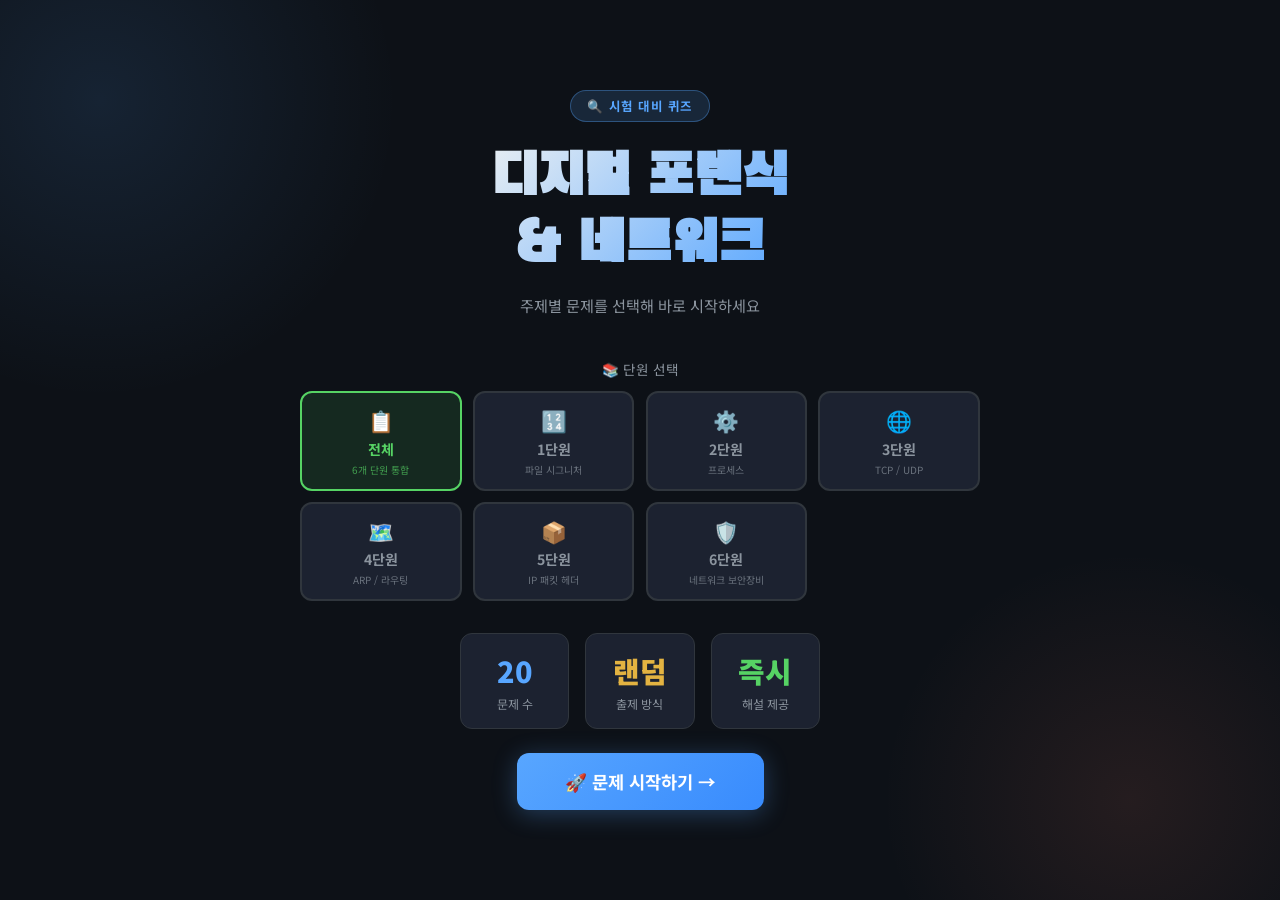
==== commit ffd8821d: "Update index.html" ====
--- a/index.html
+++ b/index.html
@@ -11,13 +11,9 @@
     --accent:#58a6ff;--accent2:#f78166;--accent3:#56d364;--text:#e6edf3;
     --text-muted:#8b949e;--correct:#1a4731;--correct-border:#56d364;
     --wrong:#4a1c1c;--wrong-border:#f85149;--yellow:#e3b341;
-    --hard:#c678dd;--hard-bg:rgba(198,120,221,0.12);--hard-border:rgba(198,120,221,0.35);
-    --expert:#f0b429;--expert-bg:rgba(240,180,41,0.12);--expert-border:rgba(240,180,41,0.4);
-  }
+    }
   *{box-sizing:border-box;margin:0;padding:0;}
   body{background:var(--bg);color:var(--text);font-family:'Noto Sans KR',sans-serif;min-height:100vh;}
-
-  /* ── 시작 화면 ── */
   #start-screen{display:flex;flex-direction:column;align-items:center;justify-content:center;min-height:100vh;padding:2rem;position:relative;overflow:hidden;}
   #start-screen::before{content:'';position:absolute;top:-200px;left:-200px;width:600px;height:600px;background:radial-gradient(circle,rgba(88,166,255,0.12) 0%,transparent 70%);pointer-events:none;}
   #start-screen::after{content:'';position:absolute;bottom:-150px;right:-100px;width:500px;height:500px;background:radial-gradient(circle,rgba(247,129,102,0.10) 0%,transparent 70%);pointer-events:none;}
@@ -28,19 +24,8 @@
   .info-card{background:var(--card);border:1px solid var(--border);border-radius:12px;padding:1rem;text-align:center;}
   .info-card .num{font-size:1.8rem;font-weight:900;color:var(--accent);display:block;}
   .info-card .lbl{font-size:0.75rem;color:var(--text-muted);margin-top:0.2rem;}
-  .diff-select-label{font-size:0.85rem;color:var(--text-muted);margin-bottom:0.8rem;text-align:center;}
-  .diff-buttons{display:flex;gap:0.8rem;margin-bottom:2rem;width:100%;max-width:540px;flex-wrap:wrap;justify-content:center;}
-  .diff-btn{flex:1;min-width:140px;padding:0.85rem 0.8rem;border-radius:12px;border:2px solid var(--border);background:var(--card);color:var(--text-muted);font-family:'Noto Sans KR',sans-serif;font-size:0.92rem;font-weight:700;cursor:pointer;transition:all 0.2s;display:flex;flex-direction:column;align-items:center;gap:0.25rem;}
-  .diff-btn .diff-icon{font-size:1.4rem;}.diff-btn .diff-name{font-size:0.95rem;}.diff-btn .diff-desc{font-size:0.68rem;font-weight:400;opacity:0.7;}
-  .diff-btn.selected-normal{border-color:var(--accent);background:rgba(88,166,255,0.1);color:var(--accent);}
-  .diff-btn.selected-hard{border-color:var(--hard);background:var(--hard-bg);color:var(--hard);}
-  .diff-btn.selected-expert{border-color:var(--expert);background:var(--expert-bg);color:var(--expert);}
   .btn-start{background:linear-gradient(135deg,#58a6ff,#388bfd);color:#fff;border:none;padding:1rem 3rem;font-size:1.1rem;font-weight:700;font-family:'Noto Sans KR',sans-serif;border-radius:12px;cursor:pointer;transition:transform 0.15s,box-shadow 0.15s;box-shadow:0 4px 24px rgba(88,166,255,0.3);}
   .btn-start:hover{transform:translateY(-2px);box-shadow:0 8px 32px rgba(88,166,255,0.45);}
-  .btn-start.hard-mode{background:linear-gradient(135deg,#c678dd,#9b59b6);box-shadow:0 4px 24px rgba(198,120,221,0.3);}
-  .btn-start.expert-mode{background:linear-gradient(135deg,#f0b429,#d97706);box-shadow:0 4px 24px rgba(240,180,41,0.3);}
-
-  /* ── 퀴즈 화면 ── */
   #quiz-screen{display:none;max-width:720px;margin:0 auto;padding:2rem 1.5rem 5rem;}
   .quiz-header{display:flex;justify-content:space-between;align-items:center;margin-bottom:1.5rem;}
   .quiz-counter{font-size:0.85rem;color:var(--text-muted);font-weight:700;letter-spacing:0.05em;}
@@ -48,64 +33,23 @@
   .score-badge{background:rgba(86,211,100,0.15);border:1px solid rgba(86,211,100,0.3);color:var(--accent3);font-size:0.8rem;font-weight:700;padding:0.3rem 0.8rem;border-radius:100px;}
   .progress-bar-wrap{height:4px;background:var(--border);border-radius:99px;margin-bottom:2rem;overflow:hidden;}
   .progress-bar-fill{height:100%;background:linear-gradient(90deg,#58a6ff,#56d364);border-radius:99px;transition:width 0.4s ease;}
-  .progress-bar-fill.hard-fill{background:linear-gradient(90deg,#c678dd,#f78166);}
-  .progress-bar-fill.expert-fill{background:linear-gradient(90deg,#f0b429,#f85149);}
   .question-card{background:var(--card);border:1px solid var(--border);border-radius:16px;padding:1.8rem;margin-bottom:1.4rem;position:relative;overflow:hidden;}
   .question-card::before{content:'';position:absolute;top:0;left:0;right:0;height:3px;background:linear-gradient(90deg,#58a6ff,#388bfd);}
-  .question-card.hard-card::before{background:linear-gradient(90deg,#c678dd,#f78166);}
-  .question-card.expert-card::before{background:linear-gradient(90deg,#f0b429,#f85149);}
-  .question-type{font-size:0.72rem;font-weight:700;letter-spacing:0.1em;text-transform:uppercase;color:var(--accent);margin-bottom:0.8rem;display:flex;align-items:center;gap:0.4rem;flex-wrap:wrap;}
+  .question-type{font-size:0.72rem;font-weight:700;letter-spacing:0.1em;text-transform:uppercase;color:var(--accent);margin-bottom:0.8rem;display:flex;align-items:center;gap:0.4rem;}
   .question-type::before{content:'';display:inline-block;width:6px;height:6px;background:var(--accent);border-radius:50%;}
-  .question-card.hard-card .question-type{color:var(--hard);}
-  .question-card.hard-card .question-type::before{background:var(--hard);}
-  .question-card.expert-card .question-type{color:var(--expert);}
-  .question-card.expert-card .question-type::before{background:var(--expert);}
-  .hard-badge-inline{background:var(--hard-bg);border:1px solid var(--hard-border);color:var(--hard);font-size:0.68rem;padding:0.1rem 0.5rem;border-radius:100px;font-weight:700;}
-  .expert-badge-inline{background:var(--expert-bg);border:1px solid var(--expert-border);color:var(--expert);font-size:0.68rem;padding:0.1rem 0.5rem;border-radius:100px;font-weight:700;}
-  .fmt-tag{background:rgba(88,166,255,0.12);border:1px solid rgba(88,166,255,0.25);color:var(--accent);font-size:0.68rem;padding:0.1rem 0.5rem;border-radius:100px;font-weight:700;}
-  .question-card.hard-card .fmt-tag{background:var(--hard-bg);border-color:var(--hard-border);color:var(--hard);}
-  .question-card.expert-card .fmt-tag{background:var(--expert-bg);border-color:var(--expert-border);color:var(--expert);}
   .question-text{font-size:1.05rem;font-weight:500;line-height:1.7;color:var(--text);margin-top:0.3rem;}
-
-  /* hq 컴포넌트 */
-  .hq-box{background:rgba(255,255,255,0.03);border:0.5px solid var(--border);border-radius:10px;padding:12px 14px;margin:10px 0;font-size:0.88rem;color:var(--text);line-height:1.8;}
-  .hq-box-title{font-size:0.72rem;font-weight:700;color:var(--text-muted);margin-bottom:6px;letter-spacing:0.05em;text-transform:uppercase;}
-  .hq-underline{display:inline;border-bottom:2px solid #f85149;color:var(--text);font-weight:600;}
-  .hq-arrow-flow{display:flex;flex-wrap:wrap;align-items:center;gap:6px;margin:10px 0;font-size:0.85rem;}
-  .hq-flow-box{background:rgba(255,255,255,0.05);border:0.5px solid var(--border);border-radius:8px;padding:6px 12px;color:var(--text);white-space:nowrap;font-size:0.82rem;line-height:1.4;text-align:center;}
-  .hq-flow-blank{background:rgba(198,120,221,0.12);border:0.5px solid rgba(198,120,221,0.4);border-radius:8px;padding:6px 14px;color:var(--hard);font-weight:700;white-space:nowrap;font-size:0.82rem;}
-  .hq-flow-blank-expert{background:var(--expert-bg);border:0.5px solid var(--expert-border);border-radius:8px;padding:6px 14px;color:var(--expert);font-weight:700;white-space:nowrap;font-size:0.82rem;}
-  .hq-flow-arrow{color:var(--text-muted);font-size:1rem;}
-  .hq-two-col{display:grid;grid-template-columns:1fr 1fr;gap:8px;margin:10px 0;}
-  .hq-col-card{background:rgba(255,255,255,0.03);border:0.5px solid var(--border);border-radius:8px;padding:10px 12px;font-size:0.82rem;color:var(--text);line-height:1.7;}
-  .hq-col-label{font-size:0.7rem;font-weight:700;color:var(--text-muted);margin-bottom:4px;}
-  .hq-table-wrap{overflow-x:auto;margin:10px 0;}
-  .hq-table{width:100%;border-collapse:collapse;font-size:0.82rem;}
-  .hq-table th{background:rgba(255,255,255,0.04);color:var(--text-muted);font-weight:600;padding:7px 10px;text-align:left;border-bottom:0.5px solid var(--border);}
-  .hq-table td{padding:7px 10px;border-bottom:0.5px solid rgba(255,255,255,0.05);color:var(--text);vertical-align:top;line-height:1.5;}
-  .hex-tag{font-family:monospace;background:rgba(88,166,255,0.1);border:1px solid rgba(88,166,255,0.2);color:#79c0ff;padding:2px 6px;border-radius:4px;font-size:0.82rem;letter-spacing:0.05em;}
-
-  /* 선택지 */
   .choices{display:flex;flex-direction:column;gap:0.75rem;margin-bottom:1.4rem;}
   .choice-btn{background:var(--surface);border:1.5px solid var(--border);color:var(--text);padding:0.9rem 1.2rem;border-radius:10px;text-align:left;font-size:0.93rem;font-family:'Noto Sans KR',sans-serif;cursor:pointer;transition:all 0.15s;display:flex;align-items:flex-start;gap:0.8rem;line-height:1.5;}
   .choice-btn:hover:not(:disabled){border-color:var(--accent);background:rgba(88,166,255,0.08);transform:translateX(3px);}
-  .hard-mode-active .choice-btn:hover:not(:disabled){border-color:var(--hard);background:var(--hard-bg);}
-  .expert-mode-active .choice-btn:hover:not(:disabled){border-color:var(--expert);background:var(--expert-bg);}
   .choice-btn .choice-num{min-width:24px;height:24px;border-radius:6px;background:var(--border);color:var(--text-muted);display:flex;align-items:center;justify-content:center;font-size:0.78rem;font-weight:700;flex-shrink:0;margin-top:1px;transition:all 0.15s;}
   .choice-btn:hover:not(:disabled) .choice-num{background:var(--accent);color:#fff;}
-  .hard-mode-active .choice-btn:hover:not(:disabled) .choice-num{background:var(--hard);color:#fff;}
-  .expert-mode-active .choice-btn:hover:not(:disabled) .choice-num{background:var(--expert);color:#000;}
   .choice-btn.correct{background:var(--correct);border-color:var(--correct-border);color:#fff;}
   .choice-btn.correct .choice-num{background:var(--correct-border);color:#fff;}
   .choice-btn.wrong{background:var(--wrong);border-color:var(--wrong-border);color:#fff;}
   .choice-btn.wrong .choice-num{background:var(--wrong-border);color:#fff;}
   .choice-btn:disabled{cursor:default;}
-
-  /* 해설 */
   .explanation{display:none;background:rgba(88,166,255,0.06);border:1px solid rgba(88,166,255,0.2);border-radius:10px;padding:1rem 1.2rem;font-size:0.88rem;color:#a8c9f7;line-height:1.7;margin-bottom:1.4rem;}
   .explanation .ex-label{font-weight:700;color:var(--accent);margin-bottom:0.3rem;display:block;font-size:0.78rem;letter-spacing:0.08em;text-transform:uppercase;}
-
-  /* 단답형 */
   .short-answer-wrap{display:flex;gap:0.7rem;margin-bottom:1.4rem;flex-direction:column;}
   .short-input-row{display:flex;gap:0.7rem;}
   .short-input{flex:1;background:var(--surface);border:1.5px solid var(--border);color:var(--text);padding:0.85rem 1rem;border-radius:10px;font-size:0.95rem;font-family:'Noto Sans KR',sans-serif;outline:none;transition:border-color 0.15s;}
@@ -117,26 +61,15 @@
   .sa-hint{font-size:0.82rem;color:var(--text-muted);padding:0 0.2rem;}
   .sa-hint.correct-hint{color:var(--accent3);font-weight:700;}
   .sa-hint.wrong-hint{color:var(--accent2);}
-
-  /* 다음 버튼 */
   .btn-next{width:100%;background:linear-gradient(135deg,#58a6ff,#388bfd);color:#fff;border:none;padding:1rem;border-radius:12px;font-size:1rem;font-weight:700;font-family:'Noto Sans KR',sans-serif;cursor:pointer;transition:transform 0.15s,opacity 0.15s;display:none;}
-  .btn-next.hard-next{background:linear-gradient(135deg,#c678dd,#9b59b6);}
-  .btn-next.expert-next{background:linear-gradient(135deg,#f0b429,#d97706);color:#000;}
   .btn-next:hover{opacity:0.9;transform:translateY(-1px);}
-
-  /* ── 결과 화면 ── */
   #result-screen{display:none;max-width:600px;margin:0 auto;padding:3rem 1.5rem;text-align:center;min-height:100vh;justify-content:center;flex-direction:column;align-items:center;}
   .result-emoji{font-size:5rem;margin-bottom:1rem;display:block;animation:bounce 0.5s ease;}
   @keyframes bounce{0%{transform:scale(0.5);opacity:0}70%{transform:scale(1.15)}100%{transform:scale(1);opacity:1}}
   .result-title{font-family:'Black Han Sans',sans-serif;font-size:2.2rem;margin-bottom:0.5rem;}
   .result-score{font-size:3.5rem;font-weight:900;margin:1rem 0;}
   .result-score .score-num{color:var(--accent);}
-  .result-score .score-num.hard-score{color:var(--hard);}
-  .result-score .score-num.expert-score{color:var(--expert);}
-  .result-diff-badge{display:inline-block;padding:0.3rem 1rem;border-radius:100px;font-size:0.8rem;font-weight:700;margin-bottom:0.5rem;}
-  .result-diff-badge.normal{background:rgba(88,166,255,0.15);border:1px solid rgba(88,166,255,0.3);color:var(--accent);}
-  .result-diff-badge.hard{background:var(--hard-bg);border:1px solid var(--hard-border);color:var(--hard);}
-  .result-diff-badge.expert{background:var(--expert-bg);border:1px solid var(--expert-border);color:var(--expert);}
+  .result-diff-badge{display:inline-block;padding:0.3rem 1rem;border-radius:100px;font-size:0.8rem;font-weight:700;margin-bottom:0.5rem;background:rgba(88,166,255,0.15);border:1px solid rgba(88,166,255,0.3);color:var(--accent);}
   .result-detail{color:var(--text-muted);margin-bottom:2rem;font-size:0.95rem;line-height:1.7;white-space:pre-line;}
   .result-bars{width:100%;max-width:400px;margin:0 auto 2rem;display:flex;flex-direction:column;gap:0.8rem;}
   .result-bar-row{display:flex;align-items:center;gap:0.8rem;font-size:0.85rem;}
@@ -148,41 +81,30 @@
   .result-buttons{display:flex;gap:0.7rem;width:100%;max-width:480px;flex-wrap:wrap;}
   .btn-r{flex:1;min-width:100px;border:none;padding:0.85rem 0.5rem;border-radius:12px;font-size:0.88rem;font-weight:700;font-family:'Noto Sans KR',sans-serif;cursor:pointer;transition:opacity 0.15s;}
   .btn-r:hover{opacity:0.85;}
-  .btn-r.normal{background:linear-gradient(135deg,#58a6ff,#388bfd);color:#fff;}
-  .btn-r.hard-btn{background:linear-gradient(135deg,#c678dd,#9b59b6);color:#fff;}
-  .btn-r.expert-btn{background:linear-gradient(135deg,#f0b429,#d97706);color:#000;}
+  .btn-r.primary{background:linear-gradient(135deg,#58a6ff,#388bfd);color:#fff;}
   .btn-r.home{background:var(--card);color:var(--text);border:1.5px solid var(--border);}
   .btn-r.home:hover{border-color:var(--accent);}
-
-  /* ── 단원 버튼 ── */
   .topic-grid{display:grid;grid-template-columns:repeat(4,1fr);gap:0.7rem;width:100%;max-width:680px;margin-bottom:0.5rem;}
   .topic-btn{padding:0.75rem 0.5rem;border-radius:12px;border:2px solid var(--border);background:var(--card);color:var(--text-muted);font-family:'Noto Sans KR',sans-serif;font-size:0.82rem;font-weight:700;cursor:pointer;transition:all 0.2s;display:flex;flex-direction:column;align-items:center;gap:0.2rem;}
   .topic-btn .topic-icon{font-size:1.3rem;}
   .topic-btn .topic-name{font-size:0.88rem;font-weight:700;}
   .topic-btn .topic-desc{font-size:0.62rem;font-weight:400;opacity:0.7;text-align:center;}
   .topic-btn.selected-topic{border-color:#56d364;background:rgba(86,211,100,0.12);color:#56d364;}
-  .topic-badge{display:inline-flex;align-items:center;gap:0.3rem;background:rgba(86,211,100,0.12);border:1px solid rgba(86,211,100,0.3);color:#56d364;font-size:0.72rem;font-weight:700;padding:0.2rem 0.6rem;border-radius:100px;margin-right:0.4rem;}
-
   @media(max-width:600px){
     .info-grid{grid-template-columns:repeat(3,1fr);gap:0.6rem;}
     .question-text{font-size:0.95rem;}
     .choice-btn{font-size:0.85rem;padding:0.75rem 0.9rem;}
-    .hq-two-col{grid-template-columns:1fr;}
-    .diff-buttons{flex-direction:column;}
     .topic-grid{grid-template-columns:repeat(2,1fr);}
   }
 </style>
 </head>
 <body>
 
-<!-- ══ 시작 화면 ══ -->
 <div id="start-screen">
   <div class="start-badge">🔍 시험 대비 퀴즈</div>
-  <h1 class="start-title">디지털 포렌식<br>& 네트워크</h1>
+  <h1 class="start-title">디지털 포렌식<br>&amp; 네트워크</h1>
   <p class="start-sub">주제별 문제를 선택해 바로 시작하세요</p>
-
-  <!-- 단원 선택 -->
-  <p class="diff-select-label" style="margin-top:0.5rem">📚 단원 선택</p>
+  <p style="font-size:0.85rem;color:var(--text-muted);margin-bottom:0.8rem;text-align:center;">📚 단원 선택</p>
   <div class="topic-grid">
     <button class="topic-btn selected-topic" id="btn-topic-all" onclick="selectTopic('all')">
       <span class="topic-icon">📋</span><span class="topic-name">전체</span><span class="topic-desc">6개 단원 통합</span>
@@ -206,39 +128,34 @@
       <span class="topic-icon">🛡️</span><span class="topic-name">6단원</span><span class="topic-desc">네트워크 보안장비</span>
     </button>
   </div>
-
-  <div class="info-grid" style="max-width:360px;margin-bottom:1.5rem">
+  <div class="info-grid" style="max-width:360px;margin-top:1.5rem;margin-bottom:1.5rem">
     <div class="info-card"><span class="num" id="info-qcount">20</span><div class="lbl">문제 수</div></div>
     <div class="info-card"><span class="num" style="color:var(--yellow)">랜덤</span><div class="lbl">출제 방식</div></div>
     <div class="info-card"><span class="num" style="color:var(--accent3)">즉시</span><div class="lbl">해설 제공</div></div>
   </div>
-
-  <button class="btn-start" id="btn-start-main" onclick="startQuiz()">🚀 문제 시작하기 →</button>
+  <button class="btn-start" onclick="startQuiz()">🚀 문제 시작하기 →</button>
 </div>
 
-<!-- ══ 퀴즈 화면 ══ -->
 <div id="quiz-screen">
   <div class="quiz-header">
-    <div class="quiz-counter">문제 <span id="cur-q">1</span> / 20</div>
+    <div class="quiz-counter">문제 <span id="cur-q">1</span> / <span id="total-q">20</span></div>
     <div class="score-badge">점수: <span id="live-score">0</span>점</div>
   </div>
   <div class="progress-bar-wrap"><div class="progress-bar-fill" id="progress-fill" style="width:5%"></div></div>
-  <div class="question-card" id="q-card">
+  <div class="question-card">
     <div class="question-type" id="q-type">객관식</div>
     <div class="question-text" id="q-text"></div>
-    <div id="q-html-content"></div>
   </div>
   <div id="choices-area"></div>
   <div class="explanation" id="explanation"><span class="ex-label">💡 해설</span><span id="exp-text"></span></div>
   <button class="btn-next" id="btn-next" onclick="nextQuestion()">다음 문제 →</button>
 </div>
 
-<!-- ══ 결과 화면 ══ -->
 <div id="result-screen">
   <span class="result-emoji" id="result-emoji">🎉</span>
-  
+  <div class="result-diff-badge">📖 퀴즈 결과</div>
   <h2 class="result-title" id="result-title">수고했어요!</h2>
-  <div class="result-score"><span class="score-num" id="result-score-num">0</span><span style="font-size:1.5rem;color:var(--text-muted)"> / 20</span></div>
+  <div class="result-score"><span class="score-num" id="result-score-num">0</span><span style="font-size:1.5rem;color:var(--text-muted)" id="result-total-label"> / 20</span></div>
   <p class="result-detail" id="result-detail"></p>
   <div class="result-bars">
     <div class="result-bar-row">
@@ -253,42 +170,39 @@
     </div>
   </div>
   <div class="result-buttons">
+    <button class="btn-r primary" onclick="restartSameTopic()">🔄 다시 풀기</button>
     <button class="btn-r home" onclick="goHome()">🏠 단원 선택</button>
   </div>
 </div>
 
 <script>
-// ══ 유틸 ══
 function shuffle(arr){const a=[...arr];for(let i=a.length-1;i>0;i--){const j=Math.floor(Math.random()*(i+1));[a[i],a[j]]=[a[j],a[i]];}return a;}
-function pickMC(choices,answerIdx,noShuffle){
-  if(noShuffle)return{shuffledChoices:choices,newAnswerIdx:answerIdx};
-  if(choices.length<=4){
-    const correct=choices[answerIdx];
-    const wrong=shuffle(choices.filter((_,i)=>i!==answerIdx)).slice(0,3);
-    const pool=shuffle([correct,...wrong]);
-    return{shuffledChoices:pool,newAnswerIdx:pool.indexOf(correct)};
-  }
-  return{shuffledChoices:choices,newAnswerIdx:answerIdx};
+function pickMC(choices,answerIdx){
+  const correct=choices[answerIdx];
+  const wrong=shuffle(choices.filter((_,i)=>i!==answerIdx)).slice(0,3);
+  const pool=shuffle([correct,...wrong]);
+  return{shuffledChoices:pool,newAnswerIdx:pool.indexOf(correct)};
 }
 function checkSA(input,answers){
   const norm=s=>s.replace(/\s/g,'').toLowerCase();
   return answers.some(a=>norm(a)===norm(input));
 }
-const LABELS4=['①','②','③','④'];
-const LABELS5=['①','②','③','④','⑤'];
-
-// ══ 문제 배열 (나중에 채워짐) ══
-const NORMAL_QUESTIONS = [
+const LABELS=['①','②','③','④'];
+
+const QUESTIONS = [
 // ── 1단원: 파일 시그니처 ──
-{topic:'sig',type:'mc',q:'PNG 파일의 파일 시그니처(매직 넘버)로 올바른 것은?',choices:['89 50 4E 47','FF D8 FF E0','25 50 44 46','66 74 79 70'],answer:0,exp:'PNG 파일의 시그니처는 89 50 4E 47입니다. 16진수로 시작 4바이트를 확인하면 파일 형식을 알 수 있습니다.'},
+{topic:'sig',type:'mc',q:'PNG 파일의 파일 시그니처(매직 넘버)로 올바른 것은?',choices:['89 50 4E 47','FF D8 FF E0','25 50 44 46','66 74 79 70'],answer:0,exp:'PNG 파일의 시그니처는 89 50 4E 47입니다. 파일 헤더의 첫 4바이트를 확인하면 파일 형식을 알 수 있습니다.'},
 {topic:'sig',type:'mc',q:'JPEG 파일의 파일 시그니처로 올바른 것은?',choices:['FF D8 FF E0 또는 FF D8 FF E1','89 50 4E 47','25 50 44 46','33 67 70 35'],answer:0,exp:'JPEG 파일의 시그니처는 FF D8 FF E0 또는 FF D8 FF E1로 시작합니다. 두 가지 모두 JPEG 파일에 해당합니다.'},
-{topic:'sig',type:'mc',q:'PDF 파일의 파일 시그니처를 ASCII로 표현하면?',choices:['%PDF','JPEG','\\x89PNG','ftyp'],answer:0,exp:'PDF 시그니처 25 50 44 46은 ASCII로 %PDF를 의미합니다. 16진수 25=%이고 50=P, 44=D, 46=F입니다.'},
-{topic:'sig',type:'mc',q:'MP4 파일의 ftyp 시그니처를 16진수로 올바르게 나타낸 것은?',choices:['33 67 70 35','66 74 79 70','FF D8 FF E0','89 50 4E 47'],answer:0,exp:'MP4의 ftyp 박스 시그니처는 33 67 70 35이며, ASCII로 "ftyp"을 의미합니다.'},
+{topic:'sig',type:'mc',q:'PDF 파일의 파일 시그니처를 ASCII로 표현하면?',choices:['%PDF','JPEG','\\x89PNG','ftyp'],answer:0,exp:'PDF 시그니처 25 50 44 46은 ASCII로 %PDF를 의미합니다. 16진수 25=%, 50=P, 44=D, 46=F입니다.'},
+{topic:'sig',type:'mc',q:'MP4 파일의 파일 시그니처를 식별하는 키워드(ASCII)로 올바른 것은?',choices:['ftyp','%PDF','\\x89PNG','JFIF'],answer:0,exp:'MP4 파일은 ftyp 박스로 식별합니다. 파일 앞부분에 ASCII로 "ftyp" 문자열이 포함되어 있습니다.'},
 {topic:'sig',type:'mc',q:'파일 시그니처(파일 매직 넘버)의 역할로 가장 올바른 것은?',choices:['파일의 실제 형식을 확인하는 데 사용','파일 크기를 저장하는 데 사용','파일 생성 날짜를 기록하는 데 사용','파일 소유자 정보를 저장하는 데 사용'],answer:0,exp:'파일 시그니처(매직 넘버)는 파일 헤더에 위치하여 파일의 실제 형식(타입)을 판별하는 데 사용됩니다. 확장자 위조 여부도 탐지할 수 있습니다.'},
 {topic:'sig',type:'mc',q:'디지털 포렌식에서 파일 시그니처가 중요한 이유로 가장 적절한 것은?',choices:['확장자를 바꿔도 실제 파일 형식을 판별할 수 있다','파일 내용을 암호화할 수 있다','파일 전송 속도를 높일 수 있다','파일 소유자를 식별할 수 있다'],answer:0,exp:'파일 확장자는 변조가 쉽지만, 파일 시그니처는 파일 내부에 저장되므로 실제 형식을 정확히 판별할 수 있어 포렌식에서 중요합니다.'},
 {topic:'sig',type:'sa',q:'PNG 파일 시그니처의 첫 번째 바이트 값(16진수)을 쓰시오.',answers:['89','0x89'],exp:'PNG 시그니처 89 50 4E 47의 첫 번째 바이트는 89입니다.'},
-{topic:'sig',type:'sa',q:'PDF 파일 시그니처 25 50 44 46을 ASCII로 변환하면?',answers:['%PDF','%pdf'],exp:'25=%,  50=P, 44=D, 46=F이므로 %PDF입니다.'},
-{topic:'sig',type:'mc',q:'다음 중 파일 시그니처가 "FF D8"으로 시작하는 파일 형식은?',choices:['JPEG','PNG','PDF','MP4'],answer:0,exp:'FF D8로 시작하는 것은 JPEG 파일입니다. 뒤에 FF E0 또는 FF E1이 이어집니다.'},
+{topic:'sig',type:'sa',q:'PDF 파일 시그니처 25 50 44 46을 ASCII로 변환하면?',answers:['%PDF','%pdf'],exp:'25=%, 50=P, 44=D, 46=F이므로 %PDF입니다.'},
+{topic:'sig',type:'mc',q:'다음 중 파일 시그니처가 "FF D8"으로 시작하는 파일 형식은?',choices:['JPEG','PNG','PDF','MP4'],answer:0,exp:'FF D8으로 시작하는 것은 JPEG 파일입니다. 뒤에 FF E0 또는 FF E1이 이어집니다.'},
+{topic:'sig',type:'mc',q:'파일 시그니처는 파일의 어느 위치에 저장되는가?',choices:['파일 헤더(시작 부분)','파일 끝부분(EOF)','파일 중간부분','운영체제 레지스트리에 별도 저장'],answer:0,exp:'파일 시그니처(매직 넘버)는 파일의 맨 앞 헤더 부분에 저장됩니다. 이 때문에 확장자를 바꿔도 원본 형식을 탐지할 수 있습니다.'},
+{topic:'sig',type:'mc',q:'다음 중 파일 확장자와 시그니처가 올바르게 짝지어진 것은?',choices:['PNG — 89 50 4E 47','PDF — FF D8 FF E0','JPEG — 25 50 44 46','MP4 — 89 50 4E 47'],answer:0,exp:'PNG의 시그니처는 89 50 4E 47입니다. PDF는 25 50 44 46, JPEG는 FF D8 FF E0/E1입니다.'},
+{topic:'sig',type:'sa',q:'JPEG 파일 시그니처의 첫 두 바이트(16진수)를 쓰시오.',answers:['FF D8','ffd8'],exp:'JPEG 시그니처의 첫 두 바이트는 FF D8입니다. 이후 FF E0 또는 FF E1이 이어집니다.'},
 // ── 2단원: 프로세스 ──
 {topic:'proc',type:'mc',q:'프로세스(Process)의 정의로 가장 올바른 것은?',choices:['하드디스크에 저장된 프로그램이 메모리에 올라가 실행 중인 상태의 단위','하드디스크에 저장된 파일 그 자체','CPU 내부에서 계산을 수행하는 연산 장치','운영체제가 관리하는 파일 시스템 단위'],answer:0,exp:'프로세스는 하드디스크에 저장된 프로그램이 메모리에 적재되어 실행될 때 운영체제가 관리하는 실행 단위입니다.'},
 {topic:'proc',type:'mc',q:'프로세스의 구성 요소 중 "동적으로 할당되는 메모리 영역(malloc, new 등)"에 해당하는 것은?',choices:['힙(Heap)','스택(Stack)','코드 영역','데이터 영역'],answer:0,exp:'힙(Heap)은 프로그램 실행 중 동적으로 할당되는 메모리 영역으로, malloc이나 new 등으로 할당합니다.'},
@@ -299,6 +213,9 @@
 {topic:'proc',type:'mc',q:'프로세스의 코드(텍스트) 영역에 저장되는 것은?',choices:['실행할 기계어 명령어','전역 변수','동적 할당 메모리','리턴 주소'],answer:0,exp:'코드(텍스트) 영역에는 CPU가 실행할 기계어 명령어가 저장됩니다.'},
 {topic:'proc',type:'sa',q:'운영체제가 각 프로세스를 관리하기 위해 유지하는 자료구조로, 프로세스 ID·상태·우선순위 등을 담은 블록의 약어를 쓰시오.',answers:['PCB','pcb'],exp:'PCB(Process Control Block)는 운영체제가 각 프로세스를 관리하기 위한 자료구조입니다.'},
 {topic:'proc',type:'mc',q:'프로세스가 입출력 작업을 기다리는 상태는?',choices:['대기(Waiting)','준비(Ready)','실행(Running)','종료(Terminated)'],answer:0,exp:'대기(Waiting) 상태는 입출력 등 외부 이벤트를 기다리는 상태입니다. 작업이 완료되면 다시 준비 상태로 전환됩니다.'},
+{topic:'proc',type:'mc',q:'프로세스의 데이터 영역에 저장되는 것은?',choices:['전역 변수, 정적 변수','지역 변수, 리턴 주소','동적 할당 메모리','기계어 명령어'],answer:0,exp:'데이터 영역에는 전역 변수와 정적 변수가 저장됩니다. 지역 변수는 스택, 동적 할당은 힙에 저장됩니다.'},
+{topic:'proc',type:'mc',q:'프로그램과 프로세스의 차이로 올바른 것은?',choices:['프로그램은 저장된 파일, 프로세스는 실행 중인 상태','프로세스는 저장된 파일, 프로그램은 실행 중인 상태','둘은 완전히 동일한 개념이다','프로그램은 메모리에 올라간 상태이다'],answer:0,exp:'프로그램은 디스크에 저장된 파일(정적)이고, 프로세스는 프로그램이 메모리에 올라가 실행 중인 동적인 상태입니다.'},
+{topic:'proc',type:'sa',q:'프로세스 생명주기 5단계를 순서대로 쓰시오. (예: A→B→C→D→E)',answers:['생성→준비→실행→대기→종료','New→Ready→Running→Waiting→Terminated'],exp:'생성(New)→준비(Ready)→실행(Running)→대기(Waiting)→종료(Terminated) 순서입니다.'},
 // ── 3단원: TCP와 UDP ──
 {topic:'tcp',type:'mc',q:'TCP의 특징으로 올바른 것은?',choices:['연결 지향적이며 신뢰성 있는 전송을 보장한다','비연결 지향적이며 빠른 전송이 특징이다','헤더 크기가 8바이트로 작다','순서 보장이 없다'],answer:0,exp:'TCP는 연결 지향적(3-way handshake) 프로토콜로 재전송, 오류 검사, 순서 보장, 흐름/혼잡 제어를 제공하는 신뢰성 있는 프로토콜입니다.'},
 {topic:'tcp',type:'mc',q:'UDP의 헤더 크기는?',choices:['8바이트','20바이트','40바이트','60바이트'],answer:0,exp:'UDP 헤더 크기는 8바이트(출발지 포트, 목적지 포트, 길이, 체크섬 각 2바이트)입니다. TCP는 20~60바이트입니다.'},
@@ -308,6 +225,8 @@
 {topic:'tcp',type:'sa',q:'TCP의 헤더 크기 범위를 쓰시오. (예: X~Y바이트)',answers:['20~60바이트','20-60바이트','20바이트~60바이트'],exp:'TCP 헤더는 기본 20바이트이며 옵션에 따라 최대 60바이트까지 늘어납니다.'},
 {topic:'tcp',type:'mc',q:'파일 다운로드, 이메일 전송처럼 데이터 손실 없이 정확한 전달이 필요할 때 사용하는 프로토콜은?',choices:['TCP','UDP','ICMP','ARP'],answer:0,exp:'파일 다운로드, 이메일은 데이터 손실 없이 정확하게 전달되어야 하므로 신뢰성 있는 TCP를 사용합니다.'},
 {topic:'tcp',type:'mc',q:'UDP가 TCP보다 빠른 이유는?',choices:['연결 설정 과정이 없고 오버헤드가 적어서','패킷을 더 크게 묶어서 전송하기 때문에','헤더에 더 많은 정보를 담기 때문에','자동으로 경로를 최적화하기 때문에'],answer:0,exp:'UDP는 3-way handshake 같은 연결 설정이 없고, 재전송·흐름제어·혼잡제어 등의 오버헤드가 없어 TCP보다 빠릅니다.'},
+{topic:'tcp',type:'mc',q:'TCP의 흐름 제어(Flow Control)의 역할로 올바른 것은?',choices:['수신자의 처리 능력에 맞춰 송신 속도를 조절','네트워크 혼잡 상태를 감지하여 속도 조절','패킷 손실 시 재전송','오류 검출 후 폐기'],answer:0,exp:'흐름 제어는 수신자가 처리할 수 있는 속도에 맞춰 송신자의 전송 속도를 조절합니다. 네트워크 상태에 맞추는 것은 혼잡 제어입니다.'},
+{topic:'tcp',type:'mc',q:'TCP에는 있고 UDP에는 없는 기능이 아닌 것은?',choices:['포트(Port) 번호 사용','순서 보장','흐름 제어','재전송'],answer:0,exp:'포트 번호는 TCP와 UDP 둘 다 사용합니다. 순서 보장, 흐름 제어, 재전송은 TCP에만 있습니다.'},
 // ── 4단원: ARP 테이블과 라우팅 테이블 ──
 {topic:'arp',type:'mc',q:'ARP 테이블의 역할로 올바른 것은?',choices:['IP 주소를 MAC 주소로 변환하는 매핑 정보를 저장','목적지 IP에 대한 경로(게이트웨이)를 저장','DNS 서버 주소를 저장','NAT 변환 정보를 저장'],answer:0,exp:'ARP 테이블은 IP 주소와 MAC 주소의 대응 관계를 저장하여, 같은 네트워크 내에서 통신 시 목적지 MAC 주소를 찾는 데 사용됩니다.'},
 {topic:'arp',type:'mc',q:'라우팅 테이블이 동작하는 OSI 계층은?',choices:['3계층 (네트워크 계층)','2계층 (데이터 링크 계층)','4계층 (전송 계층)','1계층 (물리 계층)'],answer:0,exp:'라우팅 테이블은 IP 주소 기반으로 경로를 결정하므로 3계층(네트워크 계층)에서 동작합니다.'},
@@ -316,11 +235,13 @@
 {topic:'arp',type:'mc',q:'라우팅 테이블을 자동으로 학습·갱신하는 방법이 아닌 것은?',choices:['ARP 프로토콜 응답','OSPF 라우팅 프로토콜','BGP 라우팅 프로토콜','수동 설정(static route)'],answer:0,exp:'ARP 프로토콜은 ARP 테이블을 학습하는 데 사용됩니다. 라우팅 테이블은 OSPF, BGP 같은 라우팅 프로토콜이나 수동 설정으로 학습합니다.'},
 {topic:'arp',type:'sa',q:'ARP 테이블 항목의 예로 "192.168.0.10 → 00-1C-42-2B-60-5A"에서 "00-1C-42-2B-60-5A"는 무엇인가?',answers:['MAC 주소','mac 주소','Mac 주소'],exp:'00-1C-42-2B-60-5A는 MAC(Media Access Control) 주소로, 네트워크 인터페이스 카드에 부여된 고유한 물리적 주소입니다.'},
 {topic:'arp',type:'mc',q:'ARP 테이블과 라우팅 테이블의 차이로 옳은 것은?',choices:['ARP 테이블은 IP↔MAC 변환, 라우팅 테이블은 IP↔경로 정보 저장','ARP 테이블은 경로 정보, 라우팅 테이블은 MAC 주소 저장','둘 다 MAC 주소를 기반으로 동작','둘 다 3계층에서 동작'],answer:0,exp:'ARP 테이블은 IP↔MAC 주소 매핑(2계층), 라우팅 테이블은 목적지 IP↔다음 홉 경로(3계층)를 저장합니다.'},
+{topic:'arp',type:'mc',q:'ARP가 하는 일로 올바른 것은?',choices:['IP 주소를 MAC 주소로 변환','경로를 계산하여 라우팅','IP 주소를 자동으로 부여','네트워크 접근을 제어'],answer:0,exp:'ARP는 IP 주소를 물리적 MAC 주소로 변환하는 역할을 합니다.'},
+{topic:'arp',type:'mc',q:'라우팅 테이블의 항목 "192.168.1.0/24 via 192.168.0.1"에서 "192.168.0.1"이 의미하는 것은?',choices:['다음 홉(next hop) — 패킷을 전달할 다음 라우터','목적지 네트워크 주소','브로드캐스트 주소','DNS 서버 주소'],answer:0,exp:'"via 192.168.0.1"은 목적지(192.168.1.0/24)로 가기 위해 다음으로 전달할 게이트웨이(next hop)의 IP 주소입니다.'},
 // ── 5단원: IP 패킷 헤더 ──
 {topic:'ip',type:'mc',q:'IP 패킷 헤더의 Version 필드(4비트)의 역할은?',choices:['IPv4인지 IPv6인지 프로토콜 버전을 구분','헤더의 길이를 나타냄','패킷 전체 크기를 나타냄','TTL 값을 저장'],answer:0,exp:'Version 필드(4비트)는 IP 프로토콜 버전을 나타냅니다. IPv4이면 4, IPv6이면 6이 저장됩니다.'},
 {topic:'ip',type:'mc',q:'IP 헤더의 TTL(Time To Live) 필드의 역할은?',choices:['패킷이 네트워크에서 영원히 떠다니지 않도록 방지','패킷의 우선순위를 설정','송신자의 IP 주소를 저장','헤더 오류를 검출'],answer:0,exp:'TTL은 라우터를 거칠 때마다 1씩 감소하며, 0이 되면 패킷을 폐기합니다. 이로써 패킷이 무한히 순환하는 것을 방지합니다.'},
 {topic:'ip',type:'mc',q:'IP 헤더의 IHL(Internet Header Length) 필드가 나타내는 것은?',choices:['IP 헤더의 길이(4바이트 단위)','패킷 전체의 길이','데이터 페이로드의 길이','단편화 오프셋'],answer:0,exp:'IHL(4비트)은 IP 헤더의 길이를 4바이트 단위로 나타냅니다. 최솟값은 5(=20바이트)입니다.'},
-{topic:'ip',type:'mc',q:'IP 헤더의 Flags 필드 중 DF(Don\'t Fragment) 비트의 역할은?',choices:['조각화 금지. 1이면 단편화 불가, MTU 초과 시 전송 실패','더 많은 조각이 있음을 표시','단편의 위치를 나타냄','패킷 식별 번호를 저장'],answer:0,exp:'DF(Don\'t Fragment) 비트가 1이면 해당 패킷은 단편화할 수 없습니다. MTU보다 클 경우 전송이 실패하고 ICMP 오류 메시지가 전송됩니다.'},
+{topic:'ip',type:'mc',q:"IP 헤더의 Flags 필드 중 DF(Don't Fragment) 비트의 역할은?",choices:['조각화 금지. 1이면 단편화 불가, MTU 초과 시 전송 실패','더 많은 조각이 있음을 표시','단편의 위치를 나타냄','패킷 식별 번호를 저장'],answer:0,exp:"DF(Don't Fragment) 비트가 1이면 해당 패킷은 단편화할 수 없습니다. MTU보다 클 경우 전송이 실패하고 ICMP 오류 메시지가 전송됩니다."},
 {topic:'ip',type:'mc',q:'IP 헤더의 Identification 필드의 역할은?',choices:['단편화된 패킷 조각들을 같은 패킷으로 식별하기 위한 고유 번호','패킷의 전체 크기를 나타냄','수신자 IP 주소를 저장','헤더 오류를 검출'],answer:0,exp:'Identification(16비트)은 패킷마다 고유한 번호로, 단편화된 경우 같은 원본 패킷의 조각들은 동일한 Identification 값을 가집니다.'},
 {topic:'ip',type:'mc',q:'IP 헤더 Total Length 필드가 나타낼 수 있는 최대 크기는?',choices:['65535 바이트','32767 바이트','255 바이트','1500 바이트'],answer:0,exp:'Total Length는 16비트 필드이므로 최대 2^16-1 = 65535바이트까지 표현 가능합니다.'},
 {topic:'ip',type:'mc',q:'IP 헤더의 Protocol 필드 역할은?',choices:['상위 전송 계층의 프로토콜(TCP, UDP 등)을 지정','IP 버전을 구분','패킷 조각의 위치를 표시','헤더 체크섬을 저장'],answer:0,exp:'Protocol(8비트) 필드는 상위 계층(4계층) 프로토콜을 지정합니다. TCP=6, UDP=17, ICMP=1입니다.'},
@@ -328,6 +249,8 @@
 {topic:'ip',type:'mc',q:'IP 헤더의 Fragment Offset 필드(13비트)의 역할은?',choices:['단편화된 패킷 조각의 원본 데이터에서의 위치(오프셋) 표시','패킷의 고유 식별 번호 저장','헤더 길이 표시','남은 조각이 있는지 표시'],answer:0,exp:'Fragment Offset(13비트)은 단편화된 조각이 원래 데이터에서 몇 번째 위치에 해당하는지를 8바이트 단위로 나타냅니다.'},
 {topic:'ip',type:'mc',q:'IP 헤더의 Flags 필드 중 MF(More Fragments) 비트가 0인 경우는?',choices:['마지막 단편 조각이거나 단편화되지 않은 패킷','첫 번째 단편 조각','중간 단편 조각','조각화가 금지된 패킷'],answer:0,exp:'MF(More Fragments) 비트가 0이면 이 조각이 마지막이거나 단편화가 없는 패킷임을 의미합니다. 1이면 뒤에 더 많은 조각이 있습니다.'},
 {topic:'ip',type:'sa',q:'IP 헤더에서 송신자와 수신자를 식별하는 필드의 크기(각각)를 쓰시오.',answers:['32비트','32 비트','4바이트','4 바이트'],exp:'Source Address와 Destination Address는 각각 32비트(4바이트)로 IPv4 주소를 저장합니다.'},
+{topic:'ip',type:'mc',q:'IP 헤더의 TOS(Type of Service) 필드의 역할은?',choices:['서비스 품질 및 우선순위 지정','헤더 오류 검출','패킷 전체 크기 명시','조각화 상태 표시'],answer:0,exp:'TOS(8비트) 필드는 패킷의 서비스 품질(QoS) 및 우선순위를 지정합니다. 예를 들어 VoIP 패킷에 높은 우선순위를 부여할 수 있습니다.'},
+{topic:'ip',type:'mc',q:'IP 헤더에서 IHL 값이 5일 때 헤더의 실제 크기는?',choices:['20바이트','5바이트','40바이트','10바이트'],answer:0,exp:'IHL은 4바이트 단위이므로, IHL=5이면 5×4=20바이트입니다. 이것이 옵션이 없는 기본 IP 헤더 크기입니다.'},
 // ── 6단원: 네트워크 보안장비 ──
 {topic:'sec',type:'mc',q:'IDS(Intrusion Detection System)의 특징으로 올바른 것은?',choices:['침입을 탐지하지만 차단은 하지 않는다','침입을 탐지하고 자동으로 차단한다','방화벽 기능이 포함된 통합 보안 장비이다','보안 로그를 통합 분석하는 장비이다'],answer:0,exp:'IDS는 네트워크 트래픽을 미러링하여 침입을 탐지하고 경고를 발생시키지만, 직접 차단하는 기능은 없습니다.'},
 {topic:'sec',type:'mc',q:'IPS(Intrusion Prevention System)와 IDS의 차이점은?',choices:['IPS는 탐지 + 자동 차단, IDS는 탐지만 한다','IPS는 탐지만, IDS는 탐지 + 차단을 한다','IPS는 로그 분석, IDS는 패킷 차단을 한다','둘의 기능은 동일하다'],answer:0,exp:'IPS는 인라인(inline)으로 설치되어 공격을 탐지하고 자동으로 차단합니다. IDS는 미러링 방식으로 탐지만 합니다.'},
@@ -336,362 +259,36 @@
 {topic:'sec',type:'mc',q:'IDS가 설치되는 방식은?',choices:['미러링(Mirror) 방식 — 트래픽을 복사해 모니터링','인라인(Inline) 방식 — 실제 트래픽 흐름에 삽입','게이트웨이(Gateway) 방식 — 모든 트래픽을 경유','브리지(Bridge) 방식 — 네트워크를 분리'],answer:0,exp:'IDS는 트래픽을 복사(미러링)하여 모니터링하므로 네트워크 흐름에 영향을 주지 않습니다. IPS는 인라인 방식으로 설치됩니다.'},
 {topic:'sec',type:'mc',q:'ESM의 대표적인 시스템으로 옳은 것은?',choices:['SIEM (Splunk, QRadar, ArcSight 등)','방화벽 (Firewall)','IPS (Snort, Suricata 등)','UTM 장비'],answer:0,exp:'ESM은 SIEM(Security Information and Event Management)을 포함하며, Splunk·QRadar·ArcSight 등이 대표적인 SIEM 솔루션입니다.'},
 {topic:'sec',type:'mc',q:'다음 중 직접 공격 패킷을 차단할 수 없는 보안 장비는?',choices:['IDS','IPS','UTM','방화벽'],answer:0,exp:'IDS는 탐지 및 경고만 가능하고 직접 차단 기능이 없습니다. IPS, UTM, 방화벽은 모두 차단 기능을 가집니다.'},
-{topic:'sec',type:'sa',q:'IPS의 약어 풀네임을 쓰시오.',answers:['Intrusion Prevention System','intrusion prevention system'],exp:'IPS는 Intrusion Prevention System(침입 방지 시스템)의 약어입니다.'},
 {topic:'sec',type:'mc',q:'다음 중 UTM에 포함될 수 있는 기능을 모두 포함한 것은?',choices:['방화벽 + IPS + 안티바이러스 + VPN + 웹필터링','IDS + 라우팅 + DNS + DHCP','ESM + 방화벽 + IPS','SIEM + IDS + 안티바이러스'],answer:0,exp:'UTM(통합 보안 장비)은 방화벽, IPS, 안티바이러스, VPN, NAT, 웹 필터링 등 다양한 보안 기능을 하나로 통합합니다.'},
+{topic:'sec',type:'mc',q:'IPS가 설치되는 방식은?',choices:['인라인(Inline) 방식 — 실제 트래픽 흐름에 삽입','미러링(Mirror) 방식 — 트래픽을 복사해 모니터링','게이트웨이(Gateway) 방식','패시브(Passive) 방식'],answer:0,exp:'IPS는 실제 트래픽 경로에 직접 삽입(인라인)되어 공격 패킷을 탐지 즉시 차단할 수 있습니다.'},
+{topic:'sec',type:'mc',q:'ESM과 IDS/IPS의 관계로 올바른 것은?',choices:['ESM은 IDS/IPS의 로그를 수집하여 통합 분석한다','ESM은 IDS/IPS 기능을 대체한다','IDS가 ESM의 로그를 분석한다','ESM은 직접 패킷을 차단하는 역할을 한다'],answer:0,exp:'ESM은 IDS, IPS 등 보안 장비들의 로그를 수집하고 통합적으로 분석합니다. 직접 차단하지 않고 관리·분석에 집중합니다.'},
 ];
 
-const HARD_QUESTIONS_STATIC = [
-// ── 1단원: 파일 시그니처 ──
-{topic:'sig',type:'mc_hard',fmt:'시그니처 매칭',q:'다음 파일 시그니처와 파일 형식의 연결이 모두 옳은 것은?',htmlContent:`<div class="hq-table-wrap"><table class="hq-table"><thead><tr><th>파일 시그니처(16진수)</th><th>파일 형식</th></tr></thead><tbody><tr><td>① 89 50 4E 47</td><td>PNG</td></tr><tr><td>② FF D8 FF E0</td><td>JPEG</td></tr><tr><td>③ 25 50 44 46</td><td>PDF</td></tr><tr><td>④ 66 74 79 70</td><td>MP3</td></tr></tbody></table></div>`,choices:['①②③ 만 옳다','①②③④ 모두 옳다','①③④ 만 옳다','②③④ 만 옳다'],answer:0,noShuffle:true,exp:'66 74 79 70(ftyp)은 MP3가 아니라 MP4의 시그니처입니다. ①②③은 올바른 매칭입니다.'},
-{topic:'sig',type:'mc_hard',fmt:'오류 찾기',q:'다음 설명 중 파일 시그니처에 대해 옳지 않은 것은?',htmlContent:`<div class="hq-box">① 파일 시그니처는 파일의 헤더 부분에 위치한다.<br>② PNG 시그니처는 89 50 4E 47로 시작한다.<br>③ 파일 확장자를 바꾸면 파일 시그니처도 자동으로 변경된다.<br>④ 디지털 포렌식에서 파일 시그니처를 통해 확장자 위조를 탐지한다.</div>`,choices:['①','②','③','④'],answer:2,noShuffle:true,exp:'③이 틀렸습니다. 파일 확장자를 바꿔도 파일 내부의 시그니처는 변경되지 않습니다. 이것이 포렌식에서 시그니처 분석이 중요한 이유입니다.'},
-{topic:'sig',type:'mc_hard',fmt:'빈칸 완성',q:'다음 빈칸에 들어갈 내용을 순서대로 올바르게 연결한 것은?',htmlContent:`<div class="hq-box">PDF 파일의 시그니처는 16진수로 <span class="hq-flow-blank">( ㉠ )</span>이며, 이를 ASCII로 표현하면 <span class="hq-flow-blank">( ㉡ )</span>이다. 또한 JPEG 파일은 <span class="hq-flow-blank">( ㉢ )</span>으로 시작한다.</div>`,choices:['㉠ 25 50 44 46 — ㉡ %PDF — ㉢ FF D8 FF E0','㉠ 89 50 4E 47 — ㉡ %PNG — ㉢ FF D8 FF E0','㉠ 25 50 44 46 — ㉡ &PDF — ㉢ 89 50 4E 47','㉠ FF D8 FF E0 — ㉡ %PDF — ㉢ 25 50 44 46'],answer:0,noShuffle:true,exp:'PDF 시그니처는 25 50 44 46(%PDF), JPEG는 FF D8 FF E0(또는 E1)으로 시작합니다.'},
-{topic:'sig',type:'mc_hard',fmt:'포렌식 적용',q:'수사관이 용의자의 PC에서 확장자가 .txt인 파일을 발견하였다. 헥스 에디터로 확인한 결과 파일 첫 바이트가 "89 50 4E 47"이었다. 이 파일의 실제 형식은?',choices:['PNG 이미지 파일','텍스트 파일','PDF 문서','JPEG 이미지'],answer:0,exp:'89 50 4E 47은 PNG 파일의 시그니처입니다. 확장자를 .txt로 위조했지만 시그니처 분석으로 실제 PNG 파일임을 확인할 수 있습니다.'},
-{topic:'sig',type:'mc_hard',fmt:'16진수 해석',q:'"66 74 79 70"을 ASCII로 변환하면?',choices:['ftyp','JPEG','%PDF','\\x89PNG'],answer:0,exp:'16진수 66=f, 74=t, 79=y, 70=p이므로 "ftyp"입니다. 이는 MP4 파일의 파일 타입 박스(ftyp box) 시그니처입니다.'},
-// ── 2단원: 프로세스 ──
-{topic:'proc',type:'mc_hard',fmt:'생명주기 흐름도',q:'다음 프로세스 생명주기 흐름도에서 ㉠, ㉡에 들어갈 상태가 바르게 연결된 것은?',htmlContent:`<div class="hq-arrow-flow"><div class="hq-flow-box">생성<br>(New)</div><div class="hq-flow-arrow">→</div><div class="hq-flow-blank">( ㉠ )</div><div class="hq-flow-arrow">→</div><div class="hq-flow-box">실행<br>(Running)</div><div class="hq-flow-arrow">→</div><div class="hq-flow-blank">( ㉡ )</div><div class="hq-flow-arrow">→</div><div class="hq-flow-box">종료<br>(Terminated)</div></div>`,choices:['㉠ 준비(Ready) — ㉡ 대기(Waiting)','㉠ 대기(Waiting) — ㉡ 준비(Ready)','㉠ 실행(Running) — ㉡ 준비(Ready)','㉠ 준비(Ready) — ㉡ 실행(Running)'],answer:0,noShuffle:true,exp:'생성(New) → 준비(Ready) → 실행(Running) → 대기(Waiting) → 종료(Terminated) 순서입니다.'},
-{topic:'proc',type:'mc_hard',fmt:'구성요소 분류',q:'다음 A~D를 프로세스 메모리 구조에 맞게 분류할 때 올바른 것은?',htmlContent:`<div class="hq-box">A. 지역 변수, 함수 호출 정보, 리턴 주소<br>B. malloc()으로 동적 할당한 메모리<br>C. 전역 변수, 정적 변수<br>D. CPU가 실행하는 기계어 명령어</div>`,choices:['A-스택, B-힙, C-데이터 영역, D-코드 영역','A-힙, B-스택, C-코드 영역, D-데이터 영역','A-데이터, B-힙, C-스택, D-코드 영역','A-스택, B-데이터, C-힙, D-코드 영역'],answer:0,exp:'A=스택(지역변수·함수호출), B=힙(동적할당), C=데이터 영역(전역·정적변수), D=코드(텍스트) 영역(기계어)'},
-{topic:'proc',type:'mc_hard',fmt:'포렌식 적용',q:'프로세스 포렌식에서 메모리 덤프 분석 시 힙(Heap) 영역을 분석하는 주요 이유는?',choices:['악성코드가 동적으로 할당한 메모리에 암호키·실행 코드를 숨길 수 있어서','CPU 레지스터 값을 확인하기 위해서','실행 파일의 소스 코드를 복원하기 위해서','네트워크 패킷 헤더를 분석하기 위해서'],answer:0,exp:'힙 영역은 동적으로 할당되므로, 악성코드가 실행 중 메모리에 코드·키·데이터를 숨기는 곳입니다. 포렌식에서 힙 분석은 중요합니다.'},
-{topic:'proc',type:'mc_hard',fmt:'개념 비교',q:'프로그램(Program)과 프로세스(Process)의 차이로 옳은 것은?',choices:['프로그램은 디스크에 저장된 파일이고, 프로세스는 메모리에 올라가 실행 중인 프로그램이다','프로그램은 메모리에 올라간 것이고, 프로세스는 디스크에 저장된 파일이다','프로그램과 프로세스는 동일한 개념이다','프로세스는 CPU 내부의 연산 단위이다'],answer:0,exp:'프로그램은 디스크에 저장된 실행 가능한 파일이고, 프로세스는 그 프로그램이 메모리에 적재되어 실행 중인 상태입니다.'},
-{topic:'proc',type:'mc_hard',fmt:'PCB 분석형',q:'다음 중 PCB(Process Control Block)에 포함되지 않는 정보는?',htmlContent:`<div class="hq-box">① 프로세스 ID (PID)<br>② 프로세스 현재 상태 (Ready/Running/Waiting 등)<br>③ CPU 레지스터 상태<br>④ 힙 영역에 저장된 실제 데이터 값<br>⑤ 우선순위</div>`,choices:['①','②','③','④','⑤'],answer:3,noShuffle:true,exp:'④가 틀렸습니다. PCB는 프로세스 관리 정보(ID, 상태, 레지스터, 우선순위 등)를 저장하며, 힙 영역의 실제 데이터 값은 PCB가 아닌 프로세스의 메모리 공간에 있습니다.'},
-// ── 3단원: TCP와 UDP ──
-{topic:'tcp',type:'mc_hard',fmt:'사례 적용형',q:'다음 각 서비스에 적합한 프로토콜을 바르게 연결한 것은?',htmlContent:`<div class="hq-table-wrap"><table class="hq-table"><thead><tr><th>서비스</th><th>적합한 프로토콜</th></tr></thead><tbody><tr><td>A. 인터넷 뱅킹 파일 전송</td><td>(가)</td></tr><tr><td>B. 실시간 온라인 게임</td><td>(나)</td></tr><tr><td>C. 이메일 전송</td><td>(다)</td></tr><tr><td>D. 인터넷 라디오 스트리밍</td><td>(라)</td></tr></tbody></table></div>`,choices:['A-TCP, B-UDP, C-TCP, D-UDP','A-UDP, B-TCP, C-UDP, D-TCP','A-TCP, B-TCP, C-UDP, D-UDP','A-UDP, B-UDP, C-TCP, D-TCP'],answer:0,noShuffle:true,exp:'신뢰성이 중요한 파일 전송·이메일=TCP, 속도가 중요한 실시간 게임·스트리밍=UDP입니다.'},
-{topic:'tcp',type:'mc_hard',fmt:'헤더 비교형',q:'다음 표에서 ㉠, ㉡에 들어갈 내용이 바르게 연결된 것은?',htmlContent:`<div class="hq-table-wrap"><table class="hq-table"><thead><tr><th>특징</th><th>TCP</th><th>UDP</th></tr></thead><tbody><tr><td>헤더 크기</td><td>( ㉠ )</td><td>8바이트</td></tr><tr><td>신뢰성</td><td>있음</td><td>없음</td></tr><tr><td>순서 보장</td><td>있음</td><td>( ㉡ )</td></tr></tbody></table></div>`,choices:['㉠ 20~60바이트 — ㉡ 없음','㉠ 8바이트 — ㉡ 있음','㉠ 20바이트 — ㉡ 없음','㉠ 20~60바이트 — ㉡ 있음'],answer:0,noShuffle:true,exp:'TCP 헤더는 20~60바이트, UDP는 8바이트입니다. UDP는 순서 보장이 없습니다.'},
-{topic:'tcp',type:'mc_hard',fmt:'옳고 그름 판단',q:'다음 중 TCP에 대한 설명으로 옳은 것만 고른 것은?',htmlContent:`<div class="hq-box">ㄱ. 3-way handshake로 연결을 설정한다.<br>ㄴ. 패킷 손실 시 재전송 기능이 있다.<br>ㄷ. 헤더 크기는 항상 8바이트로 고정이다.<br>ㄹ. 혼잡 제어(Congestion Control) 기능을 제공한다.</div>`,choices:['ㄱ, ㄴ, ㄷ, ㄹ 모두','ㄱ, ㄴ, ㄹ','ㄴ, ㄷ, ㄹ','ㄱ, ㄷ'],answer:1,exp:'ㄷ이 틀렸습니다. 헤더가 8바이트로 고정인 것은 UDP입니다. TCP 헤더는 20~60바이트입니다.'},
-{topic:'tcp',type:'mc_hard',fmt:'주장 반박형',q:'다음 주장에 대한 반박으로 가장 적절한 것은?',htmlContent:`<div class="hq-box"><div class="hq-box-title">학생의 주장</div>"UDP는 신뢰성이 없으니 어떤 상황에서도 TCP를 사용하는 것이 항상 더 좋다."</div>`,choices:['실시간 스트리밍이나 게임처럼 속도가 중요하고 약간의 손실이 허용되는 경우 UDP가 TCP보다 유리하다','UDP는 어떤 상황에서도 사용하면 안 된다','TCP는 항상 UDP보다 빠르다','신뢰성이 없으면 데이터를 전혀 전달할 수 없다'],answer:0,exp:'UDP는 연결 설정 오버헤드가 없어 실시간 스트리밍, 온라인 게임, VoIP처럼 속도가 중요하고 약간의 손실이 허용되는 환경에 더 적합합니다.'},
-// ── 4단원: ARP/라우팅 테이블 ──
-{topic:'arp',type:'mc_hard',fmt:'계층 분류형',q:'다음 A~D를 OSI 계층에 따라 ARP 테이블과 라우팅 테이블로 분류할 때 옳은 것은?',htmlContent:`<div class="hq-box">A. IP 주소를 MAC 주소로 변환<br>B. 목적지 IP에 대해 다음 홉 결정<br>C. 2계층(데이터 링크 계층) 동작<br>D. 3계층(네트워크 계층) 동작</div>`,choices:['ARP 테이블: A·C / 라우팅 테이블: B·D','ARP 테이블: B·D / 라우팅 테이블: A·C','ARP 테이블: A·D / 라우팅 테이블: B·C','ARP 테이블: B·C / 라우팅 테이블: A·D'],answer:0,exp:'ARP 테이블은 IP→MAC 변환(A)·2계층(C), 라우팅 테이블은 다음 홉 결정(B)·3계층(D)에 해당합니다.'},
-{topic:'arp',type:'mc_hard',fmt:'항목 분석형',q:'라우팅 테이블의 항목 예시 "192.168.1.0/24 via 192.168.0.1 dev eth0"에서 "192.168.0.1"이 의미하는 것은?',choices:['다음 홉(next hop) — 패킷을 전달할 다음 라우터의 IP','목적지 네트워크의 서브넷 마스크','현재 장치의 IP 주소','DNS 서버 주소'],answer:0,exp:'"via 192.168.0.1"의 192.168.0.1은 다음 홉(next hop), 즉 패킷을 전달할 다음 라우터(게이트웨이)의 IP 주소입니다.'},
-{topic:'arp',type:'mc_hard',fmt:'동작 시점 판단',q:'다음 중 ARP 테이블을 참조하는 시점으로 가장 옳은 것은?',choices:['같은 네트워크 내의 호스트에 패킷을 보낼 때 목적지 MAC 주소가 필요한 경우','다른 네트워크로 패킷을 라우팅할 경로를 결정할 때','DNS 서버에서 도메인을 IP로 변환할 때','TCP 연결을 설정할 때'],answer:0,exp:'ARP 테이블은 같은 네트워크(서브넷) 내에서 통신할 때 목적지 MAC 주소를 알아내기 위해 참조합니다.'},
-{topic:'arp',type:'mc_hard',fmt:'포렌식 활용형',q:'네트워크 포렌식에서 ARP 테이블 분석이 유용한 이유는?',choices:['특정 IP가 어떤 MAC 주소와 통신했는지 추적하여 공격자 장치를 식별 가능','패킷의 전송 경로를 역추적할 수 있어서','암호화된 패킷을 복호화할 수 있어서','DNS 캐시를 분석할 수 있어서'],answer:0,exp:'ARP 테이블에 IP-MAC 매핑 정보가 남아 있어, 특정 IP 주소를 사용한 물리적 장치(MAC 주소)를 추적하는 데 활용됩니다.'},
-{topic:'arp',type:'mc_hard',fmt:'ARP 스푸핑 분석',q:'ARP 스푸핑(ARP Spoofing) 공격이 가능한 이유로 가장 적절한 것은?',choices:['ARP는 응답을 검증 없이 신뢰하여 ARP 테이블을 갱신하기 때문','라우팅 테이블이 암호화되어 있지 않기 때문','TCP가 연결 지향적이기 때문','IP 헤더에 인증 필드가 없기 때문'],answer:0,exp:'ARP 프로토콜은 응답의 신뢰성을 검증하지 않으므로, 공격자가 위조된 ARP 응답을 보내 피해자의 ARP 테이블을 조작할 수 있습니다.'},
-// ── 5단원: IP 패킷 헤더 ──
-{topic:'ip',type:'mc_hard',fmt:'헤더 구조 분석',q:'IP 패킷 헤더에서 비트 크기가 바르게 연결된 것은?',htmlContent:`<div class="hq-table-wrap"><table class="hq-table"><thead><tr><th>필드</th><th>비트 크기</th></tr></thead><tbody><tr><td>Version</td><td>(가)</td></tr><tr><td>IHL</td><td>(나)</td></tr><tr><td>TTL</td><td>(다)</td></tr><tr><td>Flags</td><td>(라)</td></tr></tbody></table></div>`,choices:['(가)4 (나)4 (다)8 (라)3','(가)8 (나)4 (다)8 (라)3','(가)4 (나)8 (다)16 (라)3','(가)4 (나)4 (다)8 (라)8'],answer:0,noShuffle:true,exp:'Version=4비트, IHL=4비트, TTL=8비트, Flags=3비트입니다.'},
-{topic:'ip',type:'mc_hard',fmt:'단편화 분석형',q:'IP 단편화에 관한 다음 설명 중 옳지 않은 것은?',htmlContent:`<div class="hq-box">① 단편화된 조각들은 동일한 Identification 값을 가진다.<br>② DF(Don\'t Fragment) 비트가 1이면 단편화를 할 수 없다.<br>③ 마지막 단편 조각은 MF(More Fragments) 비트가 1이다.<br>④ Fragment Offset은 조각의 원본 데이터에서의 위치를 나타낸다.</div>`,choices:['①','②','③','④'],answer:2,noShuffle:true,exp:'③이 틀렸습니다. 마지막 단편 조각의 MF 비트는 0입니다. MF=1이면 아직 더 많은 조각이 있다는 의미이고, 마지막 조각에서는 0으로 설정됩니다.'},
-{topic:'ip',type:'mc_hard',fmt:'흐름도 완성형',q:'IP 패킷이 라우터를 지날 때마다 변화하는 필드와 변하지 않는 필드를 바르게 구분한 것은?',htmlContent:`<div class="hq-two-col"><div class="hq-col-card"><div class="hq-col-label">라우터 통과마다 변하는 필드</div>?</div><div class="hq-col-card"><div class="hq-col-label">변하지 않는 필드</div>?</div></div>`,choices:['변하는 것: TTL·Header Checksum / 변하지 않는 것: Source·Destination IP','변하는 것: Source IP·TTL / 변하지 않는 것: Destination IP·Checksum','변하는 것: Destination IP·Flags / 변하지 않는 것: TTL·Checksum','변하는 것: Protocol·TTL / 변하지 않는 것: Source IP·Flags'],answer:0,exp:'TTL은 라우터마다 1씩 감소하고, Header Checksum은 TTL 변경 시 재계산됩니다. Source/Destination IP는 일반적으로 변하지 않습니다.'},
-{topic:'ip',type:'mc_hard',fmt:'필드 역할 추론',q:'IP 헤더의 TOS(Type of Service) 필드의 실제 활용 예로 가장 적절한 것은?',choices:['VoIP 패킷에 높은 우선순위를 부여하여 지연을 최소화','패킷의 단편화 여부를 결정','목적지까지의 최단 경로를 계산','패킷의 암호화 여부를 표시'],answer:0,exp:'TOS(또는 DSCP) 필드는 서비스 품질(QoS) 제어에 사용됩니다. VoIP, 화상통화 등 지연에 민감한 트래픽에 높은 우선순위를 부여하는 데 활용됩니다.'},
-{topic:'ip',type:'mc_hard',fmt:'Flags 비트 판단',q:'IP 헤더 Flags 필드의 각 비트 의미로 옳은 것은?',htmlContent:`<div class="hq-table-wrap"><table class="hq-table"><thead><tr><th>비트 위치</th><th>이름</th><th>설명</th></tr></thead><tbody><tr><td>0번</td><td>RSV</td><td>사용되지 않음, 항상 0</td></tr><tr><td>1번</td><td>DF</td><td>조각화 금지, 1이면 단편화 불가</td></tr><tr><td>2번</td><td>MF</td><td>추가 단편 존재, 마지막 조각은 0</td></tr></tbody></table></div>`,choices:['0번=RSV(예약), 1번=DF(조각화금지), 2번=MF(추가단편)으로 모두 옳다','0번=DF, 1번=MF, 2번=RSV이다','0번=MF, 1번=RSV, 2번=DF이다','0번=RSV, 1번=MF, 2번=DF이다'],answer:0,noShuffle:true,exp:'Flags 3비트: 0번=RSV(항상0), 1번=DF(Don\'t Fragment), 2번=MF(More Fragments)입니다.'},
-{topic:'ip',type:'mc_hard',fmt:'포렌식 패킷 분석',q:'캡처된 IP 패킷에서 TTL=1이고 목적지 IP가 8.8.8.8인 경우, 이 패킷의 상황으로 가장 적절한 것은?',choices:['다음 라우터에서 TTL이 0이 되어 패킷이 폐기될 것이다','패킷이 목적지에 정상 도달할 것이다','단편화가 발생할 것이다','헤더 체크섬 오류가 발생할 것이다'],answer:0,exp:'TTL=1인 패킷은 다음 라우터에서 1을 감산하여 TTL=0이 되면 패킷이 폐기되고 ICMP Time Exceeded 메시지가 송신자에게 반환됩니다.'},
-{topic:'ip',type:'mc_hard',fmt:'헤더 크기 계산',q:'IHL 필드 값이 5일 때 IP 헤더의 크기는?',choices:['20바이트 (5×4바이트)','5바이트','40바이트 (5×8바이트)','10바이트 (5×2바이트)'],answer:0,exp:'IHL은 4바이트(32비트) 단위로 헤더 길이를 나타냅니다. IHL=5이면 5×4=20바이트입니다. IP 헤더의 최소 크기는 20바이트입니다.'},
-{topic:'ip',type:'mc_hard',fmt:'필드 종합 판단',q:'다음 IP 헤더 필드 설명 중 옳지 않은 것은?',htmlContent:`<div class="hq-box">① Version: IPv4는 4, IPv6는 6이 저장된다.<br>② Total Length: 최대 65535바이트까지 표현 가능 (16비트).<br>③ Protocol: TCP=6, UDP=17, ICMP=1이 대표적이다.<br>④ Header Checksum: 전체 IP 패킷(헤더+데이터)의 오류를 검출한다.</div>`,choices:['①','②','③','④'],answer:3,noShuffle:true,exp:'④가 틀렸습니다. Header Checksum은 IP 헤더만의 오류를 검출합니다. 데이터(페이로드)의 오류 검출은 TCP/UDP의 체크섬이 담당합니다.'},
-// ── 6단원: 보안장비 ──
-{topic:'sec',type:'mc_hard',fmt:'장비 비교형',q:'다음 보안 장비들을 직접 차단 가능 여부로 구분할 때 옳은 것은?',htmlContent:`<div class="hq-box">A. IDS<br>B. IPS<br>C. UTM<br>D. ESM</div>`,choices:['차단 가능: B·C / 차단 불가: A·D','차단 가능: A·B / 차단 불가: C·D','차단 가능: A·C·D / 차단 불가: B','차단 가능: B·C·D / 차단 불가: A'],answer:0,exp:'IPS(B)와 UTM(C)은 직접 차단 가능합니다. IDS(A)는 탐지만, ESM(D)은 로그 분석만 하므로 직접 차단 불가입니다.'},
-{topic:'sec',type:'mc_hard',fmt:'설치 방식 판단',q:'다음 중 인라인(Inline) 방식으로 설치되는 보안 장비는?',choices:['IPS','IDS','ESM','SIEM'],answer:0,exp:'IPS는 실제 트래픽 경로에 인라인으로 설치되어 공격 패킷을 즉시 차단합니다. IDS는 미러링 방식으로 트래픽 경로에 영향을 주지 않습니다.'},
-{topic:'sec',type:'mc_hard',fmt:'흐름도 완성',q:'다음 네트워크 보안 장비 배치 흐름도에서 ㉠, ㉡에 들어갈 장비가 바르게 연결된 것은?',htmlContent:`<div class="hq-arrow-flow"><div class="hq-flow-box">외부망<br>(인터넷)</div><div class="hq-flow-arrow">→</div><div class="hq-flow-blank">( ㉠ )<br>접근제어·NAT·VPN</div><div class="hq-flow-arrow">→</div><div class="hq-flow-blank">( ㉡ )<br>침입탐지+차단</div><div class="hq-flow-arrow">→</div><div class="hq-flow-box">내부망</div></div>`,choices:['㉠ UTM/방화벽 — ㉡ IPS','㉠ IPS — ㉡ UTM','㉠ IDS — ㉡ ESM','㉠ ESM — ㉡ IDS'],answer:0,noShuffle:true,exp:'외부망→UTM/방화벽(접근제어·NAT·VPN)→IPS(인라인 침입탐지+차단)→내부망 순서가 일반적인 배치입니다.'},
-{topic:'sec',type:'mc_hard',fmt:'역할 구분형',q:'ESM과 IPS의 차이점으로 가장 옳은 것은?',choices:['ESM은 보안 로그 통합 분석, IPS는 실시간 침입 탐지·차단','ESM은 침입 차단, IPS는 로그 분석','두 장비 모두 실시간 차단 기능을 가진다','ESM은 인라인 설치, IPS는 미러링 방식으로 설치'],answer:0,exp:'ESM은 다양한 보안 장비의 로그를 수집·분석하는 관리 시스템이고, IPS는 인라인으로 설치되어 실시간 침입을 탐지하고 차단합니다.'},
-{topic:'sec',type:'mc_hard',fmt:'적용 판단형',q:'소규모 기업이 예산 한계로 단일 보안 장비만 도입할 때 가장 적합한 장비는?',htmlContent:`<div class="hq-box">조건: 방화벽 기능 + 바이러스 검사 + IPS 기능 + VPN 필요</div>`,choices:['UTM','IDS','ESM','SIEM'],answer:0,exp:'UTM(Unified Threat Management)은 방화벽·IPS·안티바이러스·VPN 등 여러 보안 기능을 하나의 장비에 통합한 솔루션으로, 소규모 기업에 적합합니다.'},
-{topic:'sec',type:'mc_hard',fmt:'대화 판단형',q:'다음 대화에서 옳은 내용을 말한 학생만 고른 것은?',htmlContent:`<div class="hq-box"><strong>A:</strong> "IDS는 미러링 방식으로 트래픽을 모니터링하고, 탐지 시 경고만 발생시켜."<br><br><strong>B:</strong> "IPS는 트래픽 경로에 인라인으로 설치되어 공격을 자동으로 차단해."<br><br><strong>C:</strong> "ESM은 인라인으로 설치되어 패킷을 직접 차단하는 역할이야."<br><br><strong>D:</strong> "UTM은 여러 보안 기능을 하나의 장비에 통합한 솔루션이야."</div>`,choices:['A, B, C, D 모두','A, B, D','B, C, D','A, C'],answer:1,exp:'C가 틀렸습니다. ESM은 직접 차단하지 않고 보안 로그를 통합 분석하는 관제/분석 시스템입니다. A, B, D는 올바른 설명입니다.'},
-{topic:'sec',type:'mc_hard',fmt:'종합 오류 찾기',q:'다음 보안 장비 설명 중 옳지 않은 것은?',htmlContent:`<div class="hq-box"><span class="hq-underline">① IDS</span>: 침입 탐지 후 경고 발생, 직접 차단은 하지 않음<br><span class="hq-underline">② IPS</span>: 탐지와 자동 차단 모두 수행, 인라인 설치<br><span class="hq-underline">③ UTM</span>: 방화벽+IPS+안티바이러스 등을 하나로 통합<br><span class="hq-underline">④ ESM</span>: 인라인으로 설치되어 실시간으로 패킷을 차단</div>`,choices:['①','②','③','④'],answer:3,noShuffle:true,exp:'④가 틀렸습니다. ESM은 인라인 설치 및 직접 차단을 하지 않습니다. ESM은 다양한 보안 장비의 로그를 수집·통합 분석하는 보안 관제 시스템입니다.'},
-// ── 통합 유형 ──
-{topic:'sec',type:'mc_hard',fmt:'단원 통합 판단',q:'다음 중 포렌식 분석에서 활용 가능한 정보와 그 출처가 바르게 연결된 것은?',choices:['파일 헤더 시그니처 → 파일 형식 위조 탐지','MAC 주소 → IP 패킷 헤더 분석','TTL 값 → 파일 시스니처 분석','PCB 정보 → 라우팅 테이블 분석'],answer:0,exp:'파일 헤더 시그니처(매직 넘버)를 분석하면 확장자 위조 여부를 탐지할 수 있습니다. 이는 디지털 포렌식의 핵심 기술 중 하나입니다.'},
-{topic:'sec',type:'mc_hard',fmt:'계층 통합형',q:'패킷이 인터넷을 통해 목적지까지 전달되는 과정에서 각 계층의 역할을 바르게 연결한 것은?',choices:['2계층(ARP)→MAC주소확인, 3계층(IP)→경로결정, 4계층(TCP/UDP)→신뢰성제어','2계층(IP)→경로결정, 3계층(ARP)→MAC주소확인, 4계층(TCP)→신뢰성제어','2계층(TCP)→신뢰성제어, 3계층(ARP)→경로결정, 4계층(IP)→MAC주소확인','2계층(UDP)→경로결정, 3계층(IP)→신뢰성제어, 4계층(ARP)→MAC주소확인'],answer:0,exp:'2계층=ARP(MAC주소 확인), 3계층=IP 라우팅(경로 결정), 4계층=TCP/UDP(신뢰성·속도 제어) 순서가 올바릅니다.'},
-{topic:'sec',type:'mc_hard',fmt:'시나리오 분석',q:'다음 네트워크 침입 시나리오에서 탐지·차단 역할을 하는 장비를 순서대로 나열한 것은?',htmlContent:`<div class="hq-box">공격자가 외부에서 내부망 서버로 SQL 인젝션 공격을 시도하고 있다.<br><br>①장비A는 패킷을 미러링하여 탐지 후 경고를 발생시킨다.<br>②장비B는 인라인으로 악성 패킷을 자동으로 차단한다.<br>③장비C는 모든 보안 장비의 로그를 수집하여 공격 패턴을 분석한다.</div>`,choices:['장비A=IDS, 장비B=IPS, 장비C=ESM','장비A=IPS, 장비B=IDS, 장비C=UTM','장비A=UTM, 장비B=ESM, 장비C=IDS','장비A=ESM, 장비B=UTM, 장비C=IPS'],answer:0,exp:'미러링+경고만=IDS(A), 인라인+자동차단=IPS(B), 로그 수집+분석=ESM(C)입니다.'},
-{topic:'sec',type:'mc_hard',fmt:'헤더-프로토콜 연결',q:'IP 헤더의 Protocol 필드 값과 프로토콜이 바르게 연결된 것은?',htmlContent:`<div class="hq-table-wrap"><table class="hq-table"><thead><tr><th>Protocol 필드 값</th><th>프로토콜</th></tr></thead><tbody><tr><td>6</td><td>( ㉠ )</td></tr><tr><td>17</td><td>( ㉡ )</td></tr><tr><td>1</td><td>( ㉢ )</td></tr></tbody></table></div>`,choices:['㉠ TCP — ㉡ UDP — ㉢ ICMP','㉠ UDP — ㉡ TCP — ㉢ ICMP','㉠ ICMP — ㉡ TCP — ㉢ UDP','㉠ TCP — ㉡ ICMP — ㉢ UDP'],answer:0,noShuffle:true,exp:'Protocol 필드: 1=ICMP, 6=TCP, 17=UDP가 대표적인 값입니다.'},
-{topic:'sec',type:'mc_hard',fmt:'단답형 심화',q:'다음 중 TCP와 관련된 옳은 설명끼리 묶인 것은?',htmlContent:`<div class="hq-box">ㄱ. 3-way handshake(SYN-SYN/ACK-ACK)로 연결을 설정한다.<br>ㄴ. 데이터 손실 시 재전송 기능이 없다.<br>ㄷ. 수신자의 처리 능력에 맞춰 전송 속도를 조절하는 흐름 제어가 있다.<br>ㄹ. 헤더 크기가 8바이트로 고정이다.<br>ㅁ. 순서 번호(Sequence Number)를 사용하여 패킷 순서를 보장한다.</div>`,choices:['ㄱ, ㄴ, ㄷ, ㄹ, ㅁ 모두','ㄱ, ㄷ, ㅁ','ㄴ, ㄹ, ㅁ','ㄱ, ㄴ, ㄷ'],answer:1,exp:'ㄴ 틀림(TCP는 재전송 기능 있음), ㄹ 틀림(8바이트 고정은 UDP). 옳은 것: ㄱ(3-way handshake), ㄷ(흐름 제어), ㅁ(순서 보장).'},
-{topic:'sec',type:'mc_hard',fmt:'포렌식 종합',q:'디지털 포렌식 조사관이 다음 정보를 수집했을 때, 각 정보의 출처 장비/기술이 바르게 연결된 것은?',htmlContent:`<div class="hq-box">A. 용의자 PC에서 실행 중이던 악성 프로세스의 힙 메모리 내용<br>B. 공격자가 내부망에 접속할 때 사용한 IP-MAC 매핑 기록<br>C. 내부 서버로 향한 비정상 트래픽 탐지 경고 로그</div>`,choices:['A-메모리 포렌식(프로세스 덤프), B-ARP 테이블, C-IDS/IPS 로그','A-IP 헤더 분석, B-라우팅 테이블, C-ESM','A-라우팅 테이블, B-파일 시그니처, C-IDS','A-파일 시그니처, B-IP 헤더, C-UTM'],answer:0,exp:'A=프로세스 힙 메모리 덤프, B=ARP 테이블(IP↔MAC 기록), C=IDS/IPS의 침입 탐지 로그에서 각각 수집 가능합니다.'},
-];
-
-const EXPERT_QUESTIONS_STATIC = [
-{topic:'sec',type:'mc_hard',fmt:'수능형 자료 분석',q:'표는 네 가지 파일의 시그니처 정보를 나타낸 것이다. 이에 대한 설명으로 옳지 않은 것은?',
-htmlContent:`<div class="hq-table-wrap"><table class="hq-table"><thead><tr><th>파일</th><th>시그니처(16진수)</th><th>ASCII 변환</th><th>파일 형식</th></tr></thead><tbody>
-<tr><td>(가)</td><td>89 50 4E 47</td><td>\x89PNG</td><td>PNG</td></tr>
-<tr><td>(나)</td><td>FF D8 FF E0</td><td>(없음)</td><td>JPEG</td></tr>
-<tr><td>(다)</td><td>25 50 44 46</td><td>%PDF</td><td>PDF</td></tr>
-<tr><td>(라)</td><td>66 74 79 70</td><td>ftyp</td><td>MP4</td></tr>
-</tbody></table></div>`,
-choices:['(가)의 89 50 4E 47은 PNG 형식의 고정 시그니처이다','(나)는 FF D8 FF E1으로 시작해도 JPEG로 판별된다','(다)의 25는 ASCII %에 해당한다','(라)의 ftyp는 MP3 파일의 오디오 프레임 헤더이다'],
-answer:3,noShuffle:true,
-exp:'④가 틀렸습니다. ftyp(66 74 79 70)은 MP4(MPEG-4) 파일의 파일 타입 박스 시그니처입니다. MP3는 FF FB 또는 49 44 33(ID3)로 시작합니다.'},
-
-{topic:'sec',type:'mc_hard',fmt:'수능형 빈칸 완성',q:'다음 글의 (ㄱ)~(ㄷ)에 들어갈 용어가 바르게 연결된 것은?',
-htmlContent:`<div class="hq-box">프로세스는 하드디스크에 저장된 프로그램이 ( ㄱ )에 올라가 실행될 때 운영체제가 관리하는 실행 단위이다. 운영체제는 각 프로세스를 ( ㄴ )라는 자료구조로 관리하며, 여기에는 프로세스 ID, 상태, 우선순위 등이 저장된다. 프로세스의 메모리 구조에서 동적으로 할당되는 영역은 ( ㄷ )이다.</div>`,
-choices:['ㄱ 메모리 — ㄴ PCB — ㄷ 힙(Heap)','ㄱ 디스크 — ㄴ PCB — ㄷ 스택(Stack)','ㄱ 메모리 — ㄴ ARP 테이블 — ㄷ 힙(Heap)','ㄱ CPU — ㄴ PCB — ㄷ 코드 영역','ㄱ 메모리 — ㄴ PCB — ㄷ 데이터 영역'],
-answer:0,noShuffle:true,
-exp:'프로그램은 메모리(ㄱ)에 올라가 프로세스가 되며, 운영체제는 PCB(ㄴ)로 관리하고, 동적 할당 영역은 힙(Heap)(ㄷ)입니다.'},
-
-{topic:'sec',type:'mc_hard',fmt:'수능형 선지 판단',q:'다음 중 TCP와 UDP에 대한 설명으로 옳은 것만 고른 것은?',
-htmlContent:`<div class="hq-box">ㄱ. TCP는 연결 지향적이고 UDP는 비연결 지향적이다.<br>ㄴ. UDP의 헤더 크기는 TCP보다 크다.<br>ㄷ. TCP는 흐름 제어와 혼잡 제어 기능을 제공한다.<br>ㄹ. UDP는 패킷 손실 시 자동으로 재전송한다.<br>ㅁ. 실시간 스트리밍에는 일반적으로 UDP가 적합하다.</div>`,
-choices:['ㄱ, ㄴ, ㄷ, ㄹ, ㅁ 모두','ㄱ, ㄷ, ㅁ','ㄴ, ㄷ, ㄹ','ㄱ, ㄴ, ㅁ','ㄷ, ㄹ, ㅁ'],
-answer:1,noShuffle:true,
-exp:'ㄴ 틀림(UDP 헤더 8바이트 < TCP 20~60바이트), ㄹ 틀림(UDP는 재전송 없음). 옳은 것: ㄱ(연결방식), ㄷ(흐름·혼잡 제어), ㅁ(실시간 스트리밍).'},
-
-{topic:'sec',type:'mc_hard',fmt:'수능형 표 분석',q:'표는 ARP 테이블과 라우팅 테이블을 비교한 것이다. ㉠~㉣에 들어갈 내용이 모두 바르게 연결된 것은?',
-htmlContent:`<div class="hq-table-wrap"><table class="hq-table"><thead><tr><th>구분</th><th>ARP 테이블</th><th>라우팅 테이블</th></tr></thead><tbody>
-<tr><td>역할</td><td>( ㉠ )</td><td>목적지 IP → 다음 홉 경로 결정</td></tr>
-<tr><td>동작 계층</td><td>2계층</td><td>( ㉡ )</td></tr>
-<tr><td>저장 정보</td><td>IP ↔ MAC 매핑</td><td>( ㉢ )</td></tr>
-<tr><td>학습 방법</td><td>( ㉣ )</td><td>OSPF, BGP 등 라우팅 프로토콜</td></tr>
-</tbody></table></div>`,
-choices:['㉠ IP→MAC변환 ㉡ 3계층 ㉢ 목적지IP↔다음홉 ㉣ ARP프로토콜 자동학습','㉠ IP→MAC변환 ㉡ 2계층 ㉢ IP↔MAC매핑 ㉣ OSPF자동학습','㉠ MAC→IP변환 ㉡ 3계층 ㉢ 목적지IP↔다음홉 ㉣ ARP프로토콜','㉠ IP→MAC변환 ㉡ 4계층 ㉢ 목적지IP↔다음홉 ㉣ BGP자동학습','㉠ IP경로결정 ㉡ 3계층 ㉢ IP↔MAC매핑 ㉣ ARP자동학습'],
-answer:0,noShuffle:true,
-exp:'㉠=IP→MAC 변환, ㉡=3계층(네트워크), ㉢=목적지IP↔다음홉 정보, ㉣=ARP 프로토콜로 자동 학습.'},
-
-{topic:'sec',type:'mc_hard',fmt:'수능형 밑줄 오류',q:'다음 글에서 밑줄 친 ①~⑤ 중 옳지 않은 것은?',
-htmlContent:`<div class="hq-box">IP 패킷 헤더는 다양한 필드로 구성된다. <span class="hq-underline">① Version 필드(4비트)는 IPv4인지 IPv6인지 버전을 구분</span>한다. <span class="hq-underline">② IHL 필드(4비트)는 IP 헤더의 길이를 4바이트 단위로 나타내며 최솟값은 5</span>이다. <span class="hq-underline">③ TTL 필드는 라우터를 지날 때마다 1씩 감소하며 0이 되면 패킷이 폐기</span>된다. <span class="hq-underline">④ Total Length(16비트)는 IP 헤더만의 크기를 나타내며 최대 65535바이트</span>이다. <span class="hq-underline">⑤ Protocol 필드는 상위 계층 프로토콜을 지정하며 TCP=6, UDP=17</span>이다.</div>`,
-choices:['①','②','③','④','⑤'],
-answer:3,noShuffle:true,
-exp:'④가 틀렸습니다. Total Length는 IP 헤더만이 아니라 IP 헤더 + 데이터(페이로드)를 포함한 패킷 전체의 크기를 나타냅니다.'},
-
-{topic:'sec',type:'mc_hard',fmt:'수능형 시나리오',q:'다음 네트워크 포렌식 시나리오에서 각 단계에 활용된 기술/정보를 바르게 연결한 것은?',
-htmlContent:`<div class="hq-box"><strong>시나리오: 내부망 침입 조사</strong><br><br>
-[1단계] 보안팀이 비정상 트래픽을 처음 감지하고 경고를 받음<br>
-[2단계] 공격자의 내부 IP 주소를 물리적 장치(MAC)로 추적<br>
-[3단계] 공격자 PC에서 실행 중이던 악성 프로세스의 메모리 덤프 분석<br>
-[4단계] 악성 파일의 확장자 위조 여부 확인</div>`,
-choices:['1단계=IDS경고, 2단계=ARP테이블, 3단계=프로세스메모리분석, 4단계=파일시그니처분석','1단계=라우팅테이블, 2단계=IPS, 3단계=PCB분석, 4단계=TTL분석','1단계=ESM, 2단계=라우팅테이블, 3단계=스택분석, 4단계=ARP테이블','1단계=UTM, 2단계=IP헤더분석, 3단계=파일시그니처, 4단계=ARP테이블'],
-answer:0,noShuffle:true,
-exp:'1=IDS탐지경고, 2=ARP테이블(IP↔MAC), 3=프로세스 메모리 덤프(힙/스택 분석), 4=파일 시그니처 분석(확장자 위조 탐지)'},
-
-{topic:'sec',type:'mc_hard',fmt:'수능형 복합 판단',q:'다음 ㉠~㉤에 대한 설명 중 옳은 것만 고른 것은?',
-htmlContent:`<div class="hq-box">㉠ IDS는 미러링 방식으로 트래픽을 복사해 모니터링하며 직접 차단은 하지 않는다.<br>㉡ IPS는 인라인 방식으로 설치되어 탐지와 자동 차단을 수행한다.<br>㉢ UTM은 방화벽, IPS, 안티바이러스, VPN 등을 하나의 장비에 통합한다.<br>㉣ ESM은 인라인으로 설치되어 실시간 패킷을 직접 차단한다.<br>㉤ SIEM은 ESM의 핵심 구성 요소로 보안 이벤트를 통합 분석한다.</div>`,
-choices:['㉠ ㉡ ㉢ ㉣ ㉤ 모두','㉠ ㉡ ㉢ ㉤','㉠ ㉢ ㉤','㉡ ㉢ ㉣','㉠ ㉡ ㉤'],
-answer:1,noShuffle:true,
-exp:'㉣이 틀렸습니다. ESM은 직접 차단하지 않으며 보안 장비 로그를 수집·분석하는 관제 시스템입니다. ㉠㉡㉢㉤은 모두 옳습니다.'},
-
-{topic:'sec',type:'mc_hard',fmt:'수능형 자료+적용',q:'다음 IP 패킷 정보를 분석한 결과로 옳은 것은?',
-htmlContent:`<div class="hq-table-wrap"><table class="hq-table"><thead><tr><th>필드</th><th>값</th></tr></thead><tbody>
-<tr><td>Version</td><td>4</td></tr>
-<tr><td>IHL</td><td>5</td></tr>
-<tr><td>Total Length</td><td>1500</td></tr>
-<tr><td>Identification</td><td>0x1A2B</td></tr>
-<tr><td>Flags</td><td>DF=0, MF=1</td></tr>
-<tr><td>Fragment Offset</td><td>0</td></tr>
-<tr><td>TTL</td><td>64</td></tr>
-<tr><td>Protocol</td><td>6</td></tr>
-</tbody></table></div>`,
-choices:['이 패킷은 단편화되지 않은 완전한 패킷이다','이 패킷은 단편화된 패킷 중 첫 번째 조각이며, 뒤에 더 많은 조각이 있다','이 패킷은 단편화된 마지막 조각이다','이 패킷은 단편화가 금지된 패킷이다','이 패킷의 상위 계층 프로토콜은 UDP이다'],
-answer:1,noShuffle:true,
-exp:'MF=1이므로 뒤에 더 많은 조각이 있고, Fragment Offset=0이므로 첫 번째 조각입니다. Protocol=6은 TCP, DF=0이므로 조각화 허용됩니다.'},
-
-{topic:'sec',type:'mc_hard',fmt:'수능형 계층 통합',q:'다음 표의 A~D에 해당하는 내용이 모두 바르게 연결된 것은?',
-htmlContent:`<div class="hq-table-wrap"><table class="hq-table"><thead><tr><th>구분</th><th>내용</th></tr></thead><tbody>
-<tr><td>파일 시그니처</td><td>A</td></tr>
-<tr><td>프로세스 힙 영역</td><td>B</td></tr>
-<tr><td>IP 헤더 TTL 필드</td><td>C</td></tr>
-<tr><td>IDS 탐지 방식</td><td>D</td></tr>
-</tbody></table></div>`,
-choices:['A=파일형식판별, B=동적메모리할당, C=패킷무한순환방지, D=미러링모니터링','A=파일암호화, B=정적변수저장, C=헤더오류검출, D=인라인차단','A=파일형식판별, B=전역변수저장, C=패킷크기제한, D=미러링모니터링','A=파일크기저장, B=동적메모리할당, C=패킷무한순환방지, D=인라인차단','A=파일형식판별, B=기계어저장, C=패킷무한순환방지, D=인라인차단'],
-answer:0,noShuffle:true,
-exp:'A=파일 형식 판별(시그니처 역할), B=동적 메모리 할당(힙), C=패킷 무한 순환 방지(TTL), D=미러링 방식으로 모니터링(IDS).'},
-
-{topic:'sec',type:'mc_hard',fmt:'수능형 오류 탐지',q:'다음 보고서에서 밑줄 친 부분 중 수정이 필요한 것은?',
-htmlContent:`<div class="hq-box"><strong>주제: 네트워크 포렌식 및 보안 장비</strong><br><br>
-<span class="hq-underline">① ARP 스푸핑</span>은 위조된 ARP 응답으로 피해자의 ARP 테이블을 조작하는 공격이다. <span class="hq-underline">② IPS는 인라인 방식으로 설치</span>되어 공격 패킷을 자동 차단한다. <span class="hq-underline">③ IP 헤더의 Flags 필드는 3비트</span>로 RSV, DF, MF로 구성된다. <span class="hq-underline">④ ESM은 여러 보안 장비의 로그를 수집·통합 분석하며 SIEM이 핵심</span>이다. <span class="hq-underline">⑤ TCP는 비연결 지향적이며 빠른 속도를 위해 재전송 기능이 없다</span>.</div>`,
-choices:['①','②','③','④','⑤'],
-answer:4,noShuffle:true,
-exp:'⑤가 틀렸습니다. 비연결 지향적이고 재전송 기능이 없는 것은 UDP입니다. TCP는 연결 지향적이며 재전송, 흐름 제어, 혼잡 제어 기능을 갖습니다.'},
-
-{topic:'sec',type:'mc_hard',fmt:'수능형 프로세스 심화',q:'다음은 프로세스 메모리 구조 분석 보고서이다. ㉠~㉣에 들어갈 내용이 모두 바르게 연결된 것은?',
-htmlContent:`<div class="hq-table-wrap"><table class="hq-table"><thead><tr><th>영역</th><th>저장 내용</th><th>특징</th></tr></thead><tbody>
-<tr><td>( ㉠ )</td><td>기계어 명령어</td><td>읽기 전용</td></tr>
-<tr><td>데이터 영역</td><td>( ㉡ )</td><td>프로그램 시작 시 할당</td></tr>
-<tr><td>힙(Heap)</td><td>동적 할당 메모리</td><td>( ㉢ )</td></tr>
-<tr><td>스택(Stack)</td><td>( ㉣ )</td><td>함수 호출마다 생성·소멸</td></tr>
-</tbody></table></div>`,
-choices:['㉠코드영역 ㉡전역·정적변수 ㉢malloc/new로할당 ㉣지역변수·리턴주소','㉠스택영역 ㉡동적변수 ㉢정적할당 ㉣전역변수','㉠힙영역 ㉡전역변수 ㉢함수호출마다생성 ㉣동적할당메모리','㉠데이터영역 ㉡지역변수 ㉢malloc으로할당 ㉣전역변수','㉠코드영역 ㉡지역변수 ㉢정적할당 ㉣전역·정적변수'],
-answer:0,noShuffle:true,
-exp:'㉠=코드(텍스트) 영역(기계어), ㉡=전역·정적변수(데이터영역), ㉢=malloc/new로 동적 할당(힙), ㉣=지역변수·리턴주소(스택).'},
-
-{topic:'sec',type:'mc_hard',fmt:'수능형 종합 판단',q:'다음 〈보기〉에서 옳은 것을 모두 고른 것은?',
-htmlContent:`<div class="hq-box"><strong>〈보기〉</strong><br>
-ㄱ. PNG 파일의 시그니처는 89 50 4E 47이며, 확장자를 .jpg로 바꿔도 시그니처는 변하지 않는다.<br>
-ㄴ. 프로세스의 스택(Stack)은 malloc()으로 동적 할당하는 영역이다.<br>
-ㄷ. ARP 테이블은 IP 주소와 MAC 주소를 매핑하며 2계층에서 동작한다.<br>
-ㄹ. IDS는 인라인 방식으로 설치되어 침입 패킷을 자동 차단한다.<br>
-ㅁ. IP 헤더의 MF 비트가 1이면 뒤에 더 많은 단편 조각이 존재한다.</div>`,
-choices:['ㄱ, ㄴ, ㄷ, ㄹ, ㅁ 모두','ㄱ, ㄷ, ㅁ','ㄴ, ㄷ, ㅁ','ㄱ, ㄹ, ㅁ','ㄷ, ㄹ, ㅁ'],
-answer:1,noShuffle:true,
-exp:'ㄴ 틀림(동적 할당은 힙, 스택은 지역변수·함수호출), ㄹ 틀림(IDS는 미러링·경고만, 인라인·차단은 IPS). 옳은 것: ㄱ(시그니처 불변), ㄷ(ARP 테이블), ㅁ(MF=1).'},
-
-{topic:'sec',type:'mc_hard',fmt:'수능형 패킷 흐름',q:'호스트 A에서 호스트 B로 데이터를 전송할 때, 각 단계에서 사용되는 정보/프로토콜이 바르게 연결된 것은?',
-htmlContent:`<div class="hq-arrow-flow">
-<div class="hq-flow-box">호스트 A<br>데이터 생성</div>
-<div class="hq-flow-arrow">→</div>
-<div class="hq-flow-box">4계층<br>( ㉠ )</div>
-<div class="hq-flow-arrow">→</div>
-<div class="hq-flow-box">3계층<br>( ㉡ )</div>
-<div class="hq-flow-arrow">→</div>
-<div class="hq-flow-box">2계층<br>( ㉢ )</div>
-<div class="hq-flow-arrow">→</div>
-<div class="hq-flow-box">호스트 B<br>수신</div>
-</div>`,
-choices:['㉠ TCP/UDP(신뢰성·속도제어) — ㉡ IP라우팅(경로결정) — ㉢ ARP(MAC주소확인)','㉠ ARP(MAC주소확인) — ㉡ TCP/UDP — ㉢ IP라우팅','㉠ IP라우팅 — ㉡ ARP — ㉢ TCP/UDP','㉠ TCP/UDP — ㉡ ARP(MAC주소) — ㉢ IP라우팅','㉠ IPS차단 — ㉡ TCP/UDP — ㉢ IP라우팅'],
-answer:0,noShuffle:true,
-exp:'4계층=TCP/UDP(신뢰성·속도제어), 3계층=IP(경로결정·라우팅), 2계층=ARP(MAC 주소 확인·데이터링크) 순서입니다.'},
-
-{topic:'sec',type:'mc_hard',fmt:'수능형 최고난도 통합',q:'다음 자료에서 A~E에 해당하는 내용이 모두 바르게 연결된 것은?',
-htmlContent:`<div class="hq-table-wrap"><table class="hq-table"><thead><tr><th>구분</th><th>내용</th></tr></thead><tbody>
-<tr><td>IP 헤더 필드</td><td>A</td></tr>
-<tr><td>TCP 특징</td><td>B</td></tr>
-<tr><td>프로세스 구성요소</td><td>C</td></tr>
-<tr><td>보안장비 역할</td><td>D</td></tr>
-<tr><td>파일 시그니처</td><td>E</td></tr>
-</tbody></table></div>`,
-choices:['A=Version(4bit)·TTL(8bit)·Protocol(8bit), B=연결지향·재전송·흐름제어, C=코드·데이터·힙·스택·PCB, D=IDS탐지+IPS차단+ESM분석, E=파일형식판별에사용','A=Version(8bit)·TTL(4bit), B=비연결·빠른전송, C=코드·힙·PCB, D=IDS차단+IPS탐지, E=파일크기저장','A=Version(4bit)·TTL(16bit), B=연결지향·재전송없음, C=힙·스택, D=UTM탐지+IDS차단, E=파일내용암호화','A=TTL(4bit)·Protocol(16bit), B=비연결·흐름제어, C=코드·데이터·힙, D=ESM차단+IPS탐지, E=파일형식판별','A=Version(4bit)·IHL(8bit), B=연결지향·재전송·흐름제어, C=코드·데이터·스택, D=IDS탐지+UTM분석, E=파일크기저장'],
-answer:0,noShuffle:true,
-exp:'A=Version(4bit)·TTL(8bit)·Protocol(8bit), B=연결지향·재전송·흐름·혼잡제어, C=코드·데이터·힙·스택·레지스터·PCB, D=IDS(탐지)·IPS(차단)·ESM(분석), E=파일 형식 판별'},
-
-{topic:'sec',type:'mc_hard',fmt:'수능형 조건 추론',q:'다음 조건을 모두 만족하는 IP 헤더 필드는?',
-htmlContent:`<div class="hq-box"><strong>조건 1.</strong> 크기는 8비트이다.<br><strong>조건 2.</strong> 라우터를 거칠 때마다 값이 1씩 감소한다.<br><strong>조건 3.</strong> 값이 0이 되면 패킷이 폐기된다.<br><strong>조건 4.</strong> 패킷이 네트워크에서 영원히 순환하는 것을 방지하기 위해 존재한다.</div>`,
-choices:['TTL (Time To Live)','Flags','Fragment Offset','Protocol','IHL'],
-answer:0,noShuffle:true,
-exp:'TTL(Time To Live, 8비트)은 라우터 통과마다 1씩 감소하고, 0이 되면 패킷이 폐기되어 무한 순환을 방지합니다. 세 조건을 모두 만족합니다.'},
-
-{topic:'sec',type:'mc_hard',fmt:'수능형 대화 판단',q:'공업 보안에 관한 다음 대화에서 옳은 내용을 말한 학생만 고른 것은?',
-htmlContent:`<div class="hq-box"><strong>A:</strong> "파일 시그니처는 파일 헤더에 위치하며, 확장자를 바꿔도 변하지 않아."<br><br>
-<strong>B:</strong> "프로세스의 힙(Heap) 영역은 전역 변수와 정적 변수가 저장되는 곳이야."<br><br>
-<strong>C:</strong> "TCP는 3-way handshake로 연결을 설정하고 패킷 손실 시 재전송해."<br><br>
-<strong>D:</strong> "IDS는 인라인 방식으로 설치되어 악성 패킷을 직접 차단해."<br><br>
-<strong>E:</strong> "IP 헤더의 Identification 필드는 단편화된 조각들이 같은 원본 패킷임을 식별하는 데 쓰여."</div>`,
-choices:['A, B, C, D, E 모두','A, C, E','B, C, D','A, B, E','C, D, E'],
-answer:1,noShuffle:true,
-exp:'B 틀림(힙은 동적 할당, 전역·정적변수는 데이터 영역), D 틀림(IDS는 미러링·탐지만, 인라인·차단은 IPS). 옳은 것: A(시그니처 불변), C(TCP 연결·재전송), E(Identification 역할).'},
-
-{topic:'sec',type:'mc_hard',fmt:'수능형 비트 계산',q:'IP 헤더 필드의 크기와 최대 표현 값을 바르게 연결한 것은?',
-htmlContent:`<div class="hq-table-wrap"><table class="hq-table"><thead><tr><th>필드</th><th>비트 크기</th><th>최대 표현 값 또는 의미</th></tr></thead><tbody>
-<tr><td>Version</td><td>4비트</td><td>( ㉠ )</td></tr>
-<tr><td>Total Length</td><td>16비트</td><td>( ㉡ )</td></tr>
-<tr><td>TTL</td><td>8비트</td><td>( ㉢ )</td></tr>
-<tr><td>Source Address</td><td>( ㉣ )</td><td>IPv4 주소 저장</td></tr>
-</tbody></table></div>`,
-choices:['㉠ 최대15(IPv4=4) ㉡ 최대65535바이트 ㉢ 최대255홉 ㉣ 32비트','㉠ 최대7(IPv4=4) ㉡ 최대32767바이트 ㉢ 최대127홉 ㉣ 16비트','㉠ 최대15(IPv4=4) ㉡ 최대65535바이트 ㉢ 최대127홉 ㉣ 16비트','㉠ 최대255(IPv4=4) ㉡ 최대65535바이트 ㉢ 최대255홉 ㉣ 32비트','㉠ 최대15(IPv4=4) ㉡ 최대32767바이트 ㉢ 최대255홉 ㉣ 32비트'],
-answer:0,noShuffle:true,
-exp:'Version(4비트)=최대15·IPv4=4, Total Length(16비트)=최대 2^16-1=65535바이트, TTL(8비트)=최대 2^8-1=255, Source Address=32비트(IPv4).'},
-
-{topic:'sec',type:'mc_hard',fmt:'수능형 프로토콜 적용',q:'다음 각 시나리오에서 사용되는 프로토콜과 해당 계층이 바르게 연결된 것은?',
-htmlContent:`<div class="hq-box"><strong>(가)</strong> 같은 LAN에서 호스트 A가 호스트 B의 MAC 주소를 알아내는 과정<br>
-<strong>(나)</strong> 라우터가 패킷의 목적지 IP를 보고 다음 홉을 결정하는 과정<br>
-<strong>(다)</strong> 웹 서버에 파일을 안전하게 업로드하는 과정 (손실 없이)<br>
-<strong>(라)</strong> 실시간 화상통화에서 음성 데이터를 전송하는 과정</div>`,
-choices:['(가)ARP·2계층, (나)IP라우팅·3계층, (다)TCP·4계층, (라)UDP·4계층','(가)IP·3계층, (나)ARP·2계층, (다)UDP·4계층, (라)TCP·4계층','(가)ARP·3계층, (나)IP·2계층, (다)TCP·4계층, (라)UDP·4계층','(가)ARP·2계층, (나)IP·4계층, (다)UDP·3계층, (라)TCP·4계층','(가)UDP·4계층, (나)ARP·2계층, (다)TCP·3계층, (라)IP·3계층'],
-answer:0,noShuffle:true,
-exp:'(가)ARP=2계층(MAC주소확인), (나)IP라우팅=3계층, (다)파일업로드=신뢰성중요→TCP·4계층, (라)화상통화=속도중요→UDP·4계층'},
-
-{topic:'sec',type:'mc_hard',fmt:'수능형 최고난도 종합',q:'다음 자료를 보고 ㉠~㉤에 들어갈 내용이 모두 바르게 연결된 것은?',
-htmlContent:`<div class="hq-table-wrap"><table class="hq-table"><thead><tr><th>구분</th><th>내용</th></tr></thead><tbody>
-<tr><td>PNG 시그니처</td><td>( ㉠ )</td></tr>
-<tr><td>프로세스 생명주기</td><td>생성 → ( ㉡ ) → 실행 → 대기 → 종료</td></tr>
-<tr><td>UDP 헤더 크기</td><td>( ㉢ )</td></tr>
-<tr><td>ARP 테이블 동작 계층</td><td>( ㉣ )</td></tr>
-<tr><td>IP 헤더 Flags DF비트=1 의미</td><td>( ㉤ )</td></tr>
-</tbody></table></div>`,
-choices:['㉠ 89 50 4E 47 ㉡ 준비(Ready) ㉢ 8바이트 ㉣ 2계층 ㉤ 조각화 금지','㉠ FF D8 FF E0 ㉡ 대기(Waiting) ㉢ 20바이트 ㉣ 3계층 ㉤ 조각화 허용','㉠ 89 50 4E 47 ㉡ 준비(Ready) ㉢ 20바이트 ㉣ 2계층 ㉤ 조각화 금지','㉠ 25 50 44 46 ㉡ 실행(Running) ㉢ 8바이트 ㉣ 3계층 ㉤ 조각화 금지','㉠ 89 50 4E 47 ㉡ 대기(Waiting) ㉢ 8바이트 ㉣ 2계층 ㉤ 조각화 허용'],
-answer:0,noShuffle:true,
-exp:'㉠ PNG=89 50 4E 47, ㉡ 생성→준비(Ready)→실행, ㉢ UDP 헤더=8바이트, ㉣ ARP=2계층, ㉤ DF=1이면 조각화 금지(단편화 불가).'},
-];
-
-
-// ══ 동적 문제 생성 ══
-function makeDynSigErrorQ(){
-  const SIGS=[
-    {ext:'PNG',correct:'89 50 4E 47',wrong:'89 50 4E 46',note:'PNG 시그니처는 89 50 4E 47입니다. 마지막 바이트는 47(G)이며 46이 아닙니다.'},
-    {ext:'JPEG',correct:'FF D8 FF E0',wrong:'FF D8 FF E1',note:'JPEG는 FF D8 FF E0 또는 FF D8 FF E1 둘 다 유효합니다. 두 값 모두 정답으로 인정됩니다.',bothOk:true},
-    {ext:'PDF',correct:'25 50 44 46',wrong:'25 50 44 47',note:'PDF 시그니처는 25 50 44 46(%PDF)입니다. 마지막 바이트는 46(F)입니다.'},
-    {ext:'MP4',correct:'66 74 79 70',wrong:'33 67 70 35',note:'MP4의 ftyp 시그니처는 66 74 79 70입니다.'},
-  ];
-  const SPEAKERS=['민준','서연','지호','하은'];
-  const wrongIdx=Math.floor(Math.random()*SIGS.length);
-  const lines=SIGS.map((s,i)=>{
-    const isWrong=(i===wrongIdx)&&!s.bothOk;
-    return `<strong>${SPEAKERS[i]}:</strong> "${s.ext} 파일의 시그니처는 <span style="font-family:monospace;color:#79c0ff">${isWrong?s.wrong:s.correct}</span>야."`;
-  }).join('<br><br>');
-  const wrongName=SPEAKERS[wrongIdx];
-  const note=SIGS[wrongIdx].note;
-  return{
-    type:'mc_hard',fmt:'대화 오류 찾기',
-    q:'다음 대화에서 파일 시그니처를 잘못 말한 학생은?',
-    htmlContent:`<div class="hq-box"><strong>주제: 파일 시그니처</strong><br><br>${lines}</div>`,
-    choices:SPEAKERS,answer:wrongIdx,noShuffle:true,
-    exp:`${wrongName}이(가) 틀렸습니다. ${note}`
-  };
-}
-
-function makeDynIPFlagQ(){
-  const FLAGS=[
-    {bit:'0번 비트',name:'RSV (Reserved)',correct:'사용되지 않음, 항상 0으로 설정',wrong:'조각화 금지를 나타내며 1이면 단편화 불가',note:'0번 비트(RSV)는 예약 비트로 항상 0입니다. 조각화 금지는 1번 비트(DF)입니다.'},
-    {bit:'1번 비트',name:'DF (Don\'t Fragment)',correct:'조각화 금지. 1이면 단편화 불가, MTU 초과 시 전송 실패',wrong:'추가 단편이 뒤따름을 표시, 마지막 단편은 0',note:'1번 비트(DF)는 조각화 금지 플래그입니다. 추가 단편 표시는 2번 비트(MF)입니다.'},
-    {bit:'2번 비트',name:'MF (More Fragments)',correct:'더 많은 조각이 뒤따름. 마지막 조각은 0으로 설정',wrong:'사용되지 않음, 항상 0으로 설정',note:'2번 비트(MF)는 추가 단편 존재 여부를 표시합니다. 마지막 단편에서는 0입니다.'},
-  ];
-  const wrongIdx=Math.floor(Math.random()*FLAGS.length);
-  const rows=FLAGS.map((f,i)=>{
-    const isWrong=(i===wrongIdx);
-    return `<tr><td>${f.bit}</td><td>${f.name}</td><td>${isWrong?f.wrong:f.correct}</td></tr>`;
-  }).join('');
-  return{
-    type:'mc_hard',fmt:'표 오류 찾기',
-    q:'다음 IP 패킷 헤더 Flags 필드 설명에서 옳지 않은 항목은?',
-    htmlContent:`<div class="hq-table-wrap"><table class="hq-table"><thead><tr><th>비트 위치</th><th>이름</th><th>설명</th></tr></thead><tbody>${rows}</tbody></table></div>`,
-    choices:FLAGS.map(f=>f.bit),answer:wrongIdx,noShuffle:true,
-    exp:`${FLAGS[wrongIdx].bit}(${FLAGS[wrongIdx].name})의 설명이 틀렸습니다. ${FLAGS[wrongIdx].note}`
-  };
-}
-
-function getHardQuestions(){return shuffle([...HARD_QUESTIONS_STATIC,makeDynSigErrorQ(),makeDynIPFlagQ()]);}
-function getExpertQuestions(){return shuffle([...EXPERT_QUESTIONS_STATIC]);}
-
-// ══ 상태 ══
-let selectedQuestions=[],currentIdx=0,score=0,answered=false,currentMode='normal';
-
+let selectedQuestions=[],currentIdx=0,score=0,answered=false,selectedTopic='all';
 
 function selectTopic(topic){
   selectedTopic=topic;
-
-  document.querySelectorAll('.topic-btn').forEach(btn=>{
-    btn.classList.remove('selected-topic');
-  });
-
-  const target=document.getElementById('btn-topic-'+topic);
-  if(target) target.classList.add('selected-topic');
-
+  document.querySelectorAll('.topic-btn').forEach(b=>b.classList.remove('selected-topic'));
+  const t=document.getElementById('btn-topic-'+topic);
+  if(t)t.classList.add('selected-topic');
   updateQuestionCount();
 }
 
 function updateQuestionCount(){
-  let pool;
-
-  if(currentMode==='normal') pool=[...NORMAL_QUESTIONS];
-  else if(currentMode==='hard') pool=[...HARD_QUESTIONS_STATIC];
-  else pool=[...EXPERT_QUESTIONS_STATIC];
-
-  if(selectedTopic!=='all'){
-    pool=pool.filter(q=>q.topic===selectedTopic);
-  }
-
-  document.getElementById('info-qcount').textContent=pool.length;
-}
-
-function selectDiff(mode){
-  currentMode=mode;
-  ['normal','hard','expert'].forEach(m=>{
-    document.getElementById('btn-diff-'+m).className='diff-btn'+(m===mode?' selected-'+m:'');
-  });
-  const btn=document.getElementById('btn-start-main');
-  const labels={normal:'🚀 문제 시작하기 →',hard:'🔥 하드 시작하기 →',expert:'⚡ 익스퍼트 시작하기 →'};
-  const cls={normal:'btn-start',hard:'btn-start hard-mode',expert:'btn-start expert-mode'};
-  btn.textContent=labels[mode];btn.className=cls[mode];updateQuestionCount();
-}
-
-function startQuiz(forcedMode){
-  if(forcedMode)selectDiff(forcedMode);
-
-  let pool;
-
-  if(currentMode==='normal') pool=[...NORMAL_QUESTIONS];
-  else if(currentMode==='hard') pool=getHardQuestions();
-  else pool=getExpertQuestions();
-
-  if(selectedTopic!=='all'){
-    pool=pool.filter(q=>q.topic===selectedTopic);
-  }
-
+  let pool=selectedTopic==='all'?[...QUESTIONS]:QUESTIONS.filter(q=>q.topic===selectedTopic);
+  document.getElementById('info-qcount').textContent=Math.min(pool.length,20);
+}
+
+function startQuiz(){
+  let pool=selectedTopic==='all'?[...QUESTIONS]:QUESTIONS.filter(q=>q.topic===selectedTopic);
+  if(!pool.length){alert('선택한 단원에 문제가 없습니다.');return;}
   pool=shuffle(pool).slice(0,20);
   selectedQuestions=pool;currentIdx=0;score=0;
   document.getElementById('start-screen').style.display='none';
   document.getElementById('result-screen').style.display='none';
   document.getElementById('quiz-screen').style.display='block';
   document.getElementById('live-score').textContent=0;
-  const fill=document.getElementById('progress-fill');
-  fill.className='progress-bar-fill'+(currentMode==='hard'?' hard-fill':currentMode==='expert'?' expert-fill':'');
-  document.getElementById('quiz-screen').className=currentMode==='hard'?'hard-mode-active':currentMode==='expert'?'expert-mode-active':'';
+  document.getElementById('total-q').textContent=pool.length;
   renderQuestion();
 }
 
@@ -700,31 +297,20 @@
   const q=selectedQuestions[currentIdx];
   const total=selectedQuestions.length;
   document.getElementById('cur-q').textContent=currentIdx+1;
+  document.getElementById('total-q').textContent=total;
   document.getElementById('progress-fill').style.width=((currentIdx+1)/total*100)+'%';
   document.getElementById('explanation').style.display='none';
   document.getElementById('btn-next').style.display='none';
-  const qCard=document.getElementById('q-card');
-  const qType=document.getElementById('q-type');
-  const qText=document.getElementById('q-text');
-  const qHtml=document.getElementById('q-html-content');
-  const btnNext=document.getElementById('btn-next');
-  qCard.className='question-card'+(currentMode==='hard'?' hard-card':currentMode==='expert'?' expert-card':'');
-  btnNext.className='btn-next'+(currentMode==='hard'?' hard-next':currentMode==='expert'?' expert-next':'');
-  if(q.type==='mc')qType.innerHTML='✏️ 객관식';
-  else if(q.type==='sa')qType.innerHTML='📝 단답형';
-  else if(currentMode==='expert')qType.innerHTML=`⚡ <span class="expert-badge-inline">EXPERT</span> &nbsp;<span class="fmt-tag">${q.fmt}</span>`;
-  else qType.innerHTML=`🔥 <span class="hard-badge-inline">HARD</span> &nbsp;<span class="fmt-tag">${q.fmt}</span>`;
-  qText.textContent=q.q;
-  qHtml.innerHTML=q.htmlContent||'';
+  document.getElementById('q-type').innerHTML=q.type==='mc'?'✏️ 객관식':'📝 단답형';
+  document.getElementById('q-text').textContent=q.q;
   const area=document.getElementById('choices-area');
   area.innerHTML='';
-  if(q.type==='mc'||q.type==='mc_hard'){
-    const{shuffledChoices,newAnswerIdx}=pickMC(q.choices,q.answer,q.noShuffle||false);
-    const labels=shuffledChoices.length>=5?LABELS5:LABELS4;
+  if(q.type==='mc'){
+    const{shuffledChoices,newAnswerIdx}=pickMC(q.choices,q.answer);
     const div=document.createElement('div');div.className='choices';
-    shuffledChoices.forEach((choiceText,i)=>{
+    shuffledChoices.forEach((txt,i)=>{
       const btn=document.createElement('button');btn.className='choice-btn';
-      btn.innerHTML=`<span class="choice-num">${labels[i]}</span><span>${choiceText}</span>`;
+      btn.innerHTML=`<span class="choice-num">${LABELS[i]}</span><span>${txt}</span>`;
       btn.onclick=()=>handleMC(i,btn,div,newAnswerIdx,q);
       div.appendChild(btn);
     });
@@ -733,11 +319,11 @@
     const wrap=document.createElement('div');wrap.className='short-answer-wrap';
     const row=document.createElement('div');row.className='short-input-row';
     const inp=document.createElement('input');inp.className='short-input';inp.type='text';inp.placeholder='정답을 입력하세요';
-    const submitBtn=document.createElement('button');submitBtn.className='btn-submit';submitBtn.textContent='제출';
+    const sub=document.createElement('button');sub.className='btn-submit';sub.textContent='제출';
     const hint=document.createElement('div');hint.className='sa-hint';
-    const doSubmit=()=>submitSA(inp,submitBtn,hint,q);
-    inp.onkeydown=e=>{if(e.key==='Enter')doSubmit();};submitBtn.onclick=doSubmit;
-    row.appendChild(inp);row.appendChild(submitBtn);wrap.appendChild(row);wrap.appendChild(hint);area.appendChild(wrap);
+    const go=()=>submitSA(inp,sub,hint,q);
+    inp.onkeydown=e=>{if(e.key==='Enter')go();};sub.onclick=go;
+    row.appendChild(inp);row.appendChild(sub);wrap.appendChild(row);wrap.appendChild(hint);area.appendChild(wrap);
     setTimeout(()=>inp.focus(),100);
   }
 }
@@ -745,29 +331,28 @@
 function handleMC(idx,btn,div,correctIdx,q){
   if(answered)return;answered=true;
   const btns=div.querySelectorAll('.choice-btn');btns.forEach(b=>b.disabled=true);
-  const isCorrect=idx===correctIdx;
   btns[correctIdx].classList.add('correct');
-  if(!isCorrect)btn.classList.add('wrong');
-  if(isCorrect)score++;
+  if(idx!==correctIdx)btn.classList.add('wrong');
+  else score++;
   document.getElementById('live-score').textContent=score;
   showExp(q.exp);
 }
 
-function submitSA(inp,submitBtn,hint,q){
+function submitSA(inp,sub,hint,q){
   if(answered)return;const val=inp.value.trim();if(!val)return;
-  answered=true;inp.disabled=true;submitBtn.disabled=true;
-  const isCorrect=checkSA(val,q.answers);
-  if(isCorrect){inp.classList.add('correct');hint.className='sa-hint correct-hint';hint.textContent='✅ 정답입니다!';score++;}
-  else{inp.classList.add('wrong');hint.className='sa-hint wrong-hint';hint.textContent=`❌ 오답 — 정답: ${q.answers[0]}`;}
-  document.getElementById('live-score').textContent=score;showExp(q.exp);
+  answered=true;inp.disabled=true;sub.disabled=true;
+  if(checkSA(val,q.answers)){inp.classList.add('correct');hint.className='sa-hint correct-hint';hint.textContent='✅ 정답입니다!';score++;}
+  else{inp.classList.add('wrong');hint.className='sa-hint wrong-hint';hint.textContent='❌ 오답 — 정답: '+q.answers[0];}
+  document.getElementById('live-score').textContent=score;
+  showExp(q.exp);
 }
 
 function showExp(text){
-  const el=document.getElementById('explanation');
-  document.getElementById('exp-text').textContent=text;el.style.display='block';
-  const nextBtn=document.getElementById('btn-next');nextBtn.style.display='block';
-  nextBtn.textContent=currentIdx<selectedQuestions.length-1?'다음 문제 →':'결과 보기 🏁';
-  nextBtn.scrollIntoView({behavior:'smooth',block:'nearest'});
+  document.getElementById('exp-text').textContent=text;
+  document.getElementById('explanation').style.display='block';
+  const nb=document.getElementById('btn-next');nb.style.display='block';
+  nb.textContent=currentIdx<selectedQuestions.length-1?'다음 문제 →':'결과 보기 🏁';
+  nb.scrollIntoView({behavior:'smooth',block:'nearest'});
 }
 
 function nextQuestion(){
@@ -779,40 +364,33 @@
 function showResult(){
   document.getElementById('quiz-screen').style.display='none';
   const rs=document.getElementById('result-screen');rs.style.display='flex';
-  const total=selectedQuestions.length;const pct=Math.round(score/total*100);
+  const total=selectedQuestions.length,pct=Math.round(score/total*100);
   document.getElementById('result-score-num').textContent=score;
-  const sn=document.getElementById('result-score-num');
-  sn.className='score-num'+(currentMode==='hard'?' hard-score':currentMode==='expert'?' expert-score':'');
+  document.getElementById('result-total-label').textContent=' / '+total;
   document.getElementById('cnt-correct').textContent=score;
   document.getElementById('cnt-wrong').textContent=total-score;
-  const db=document.getElementById('result-diff-badge');
-  const labels={normal:'📖 노말 모드',hard:'🔥 하드 모드',expert:'⚡ 익스퍼트 모드'};
-  db.className='result-diff-badge '+currentMode;db.textContent=labels[currentMode];
   setTimeout(()=>{
     document.getElementById('bar-correct').style.width=(score/total*100)+'%';
     document.getElementById('bar-wrong').style.width=((total-score)/total*100)+'%';
   },200);
-  let emoji,title,detail;
-  if(pct>=90){emoji='🏆';title='완벽해요!';detail=`${total}문제 중 ${score}문제 정답 (${pct}%)\n디지털 포렌식 & 네트워크 완전 정복!`;}
-  else if(pct>=70){emoji='😊';title='잘했어요!';detail=`${total}문제 중 ${score}문제 정답 (${pct}%)\n조금만 더 보강하면 만점!`;}
-  else if(pct>=50){emoji='📖';title='더 공부해요!';detail=`${total}문제 중 ${score}문제 정답 (${pct}%)\n오답 노트를 꼭 만들어보세요.`;}
-  else{emoji='💪';title='다시 도전!';detail=`${total}문제 중 ${score}문제 정답 (${pct}%)\n핵심 개념을 다시 복습해요.`;}
+  const msgs=[
+    [90,'🏆','완벽해요!','디지털 포렌식 & 네트워크 완전 정복!'],
+    [70,'😊','잘했어요!','조금만 더 보강하면 만점!'],
+    [50,'📖','더 공부해요!','오답 노트를 꼭 만들어보세요.'],
+    [0,'💪','다시 도전!','핵심 개념을 다시 복습해요.']
+  ];
+  const[,emoji,title,sub]=msgs.find(([t])=>pct>=t);
   document.getElementById('result-emoji').textContent=emoji;
   document.getElementById('result-title').textContent=title;
-  document.getElementById('result-detail').textContent=detail;
-}
-
-
-function restartSameTopic(mode){
-  startQuiz(mode);
-}
-
+  document.getElementById('result-detail').textContent=total+'문제 중 '+score+'문제 정답 ('+pct+'%)\n'+sub;
+}
+
+function restartSameTopic(){startQuiz();}
 function goHome(){
   document.getElementById('result-screen').style.display='none';
   document.getElementById('start-screen').style.display='flex';
 }
 
-selectDiff('normal');
 updateQuestionCount();
 </script>
 </body>
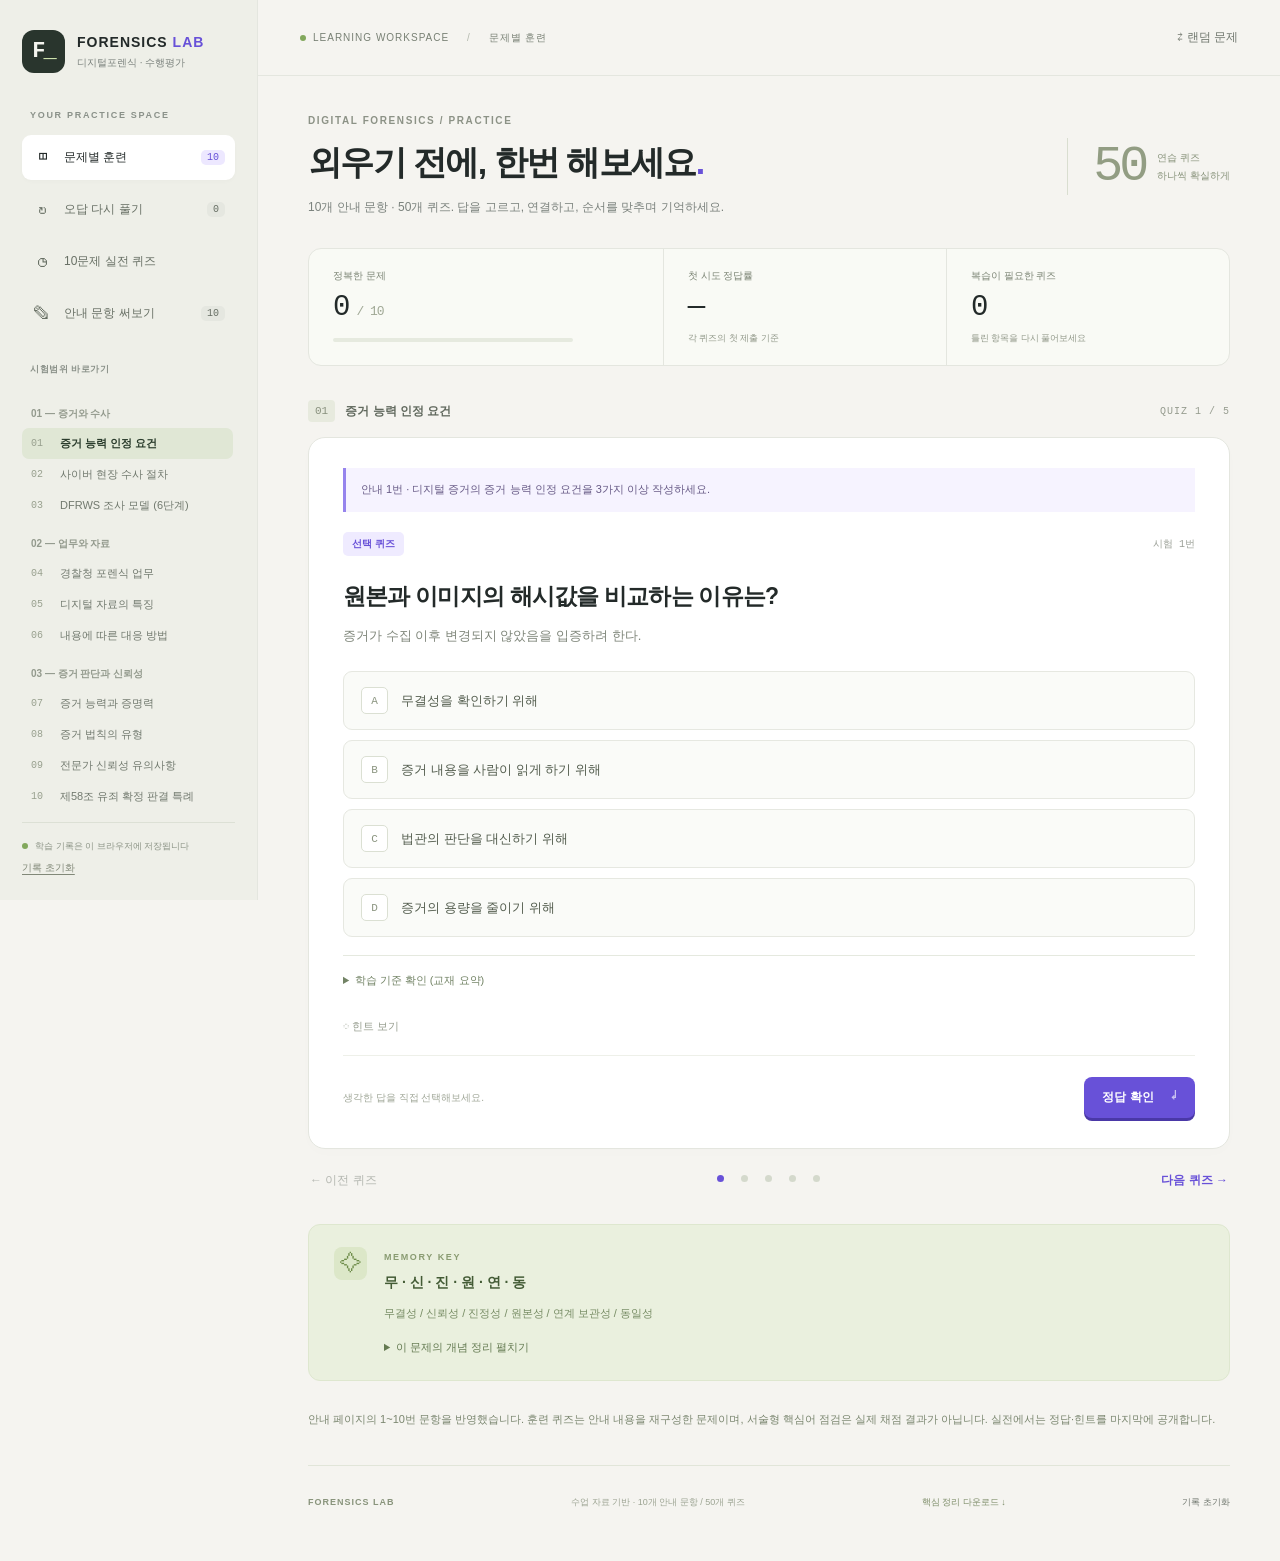
==== commit f89c4a66: "Add files via upload" ====
--- a/index.html
+++ b/index.html
@@ -1,397 +1,49 @@
-<!DOCTYPE html>
+<!doctype html>
 <html lang="ko">
 <head>
-<meta charset="UTF-8">
-<meta name="viewport" content="width=device-width, initial-scale=1.0">
-<title>디지털 포렌식 & 네트워크 시험 대비 퀴즈</title>
-<link href="https://fonts.googleapis.com/css2?family=Noto+Sans+KR:wght@400;500;700;900&family=Black+Han+Sans&display=swap" rel="stylesheet">
-<style>
-  :root {
-    --bg:#0d1117;--surface:#161b22;--card:#1c2230;--border:#30363d;
-    --accent:#58a6ff;--accent2:#f78166;--accent3:#56d364;--text:#e6edf3;
-    --text-muted:#8b949e;--correct:#1a4731;--correct-border:#56d364;
-    --wrong:#4a1c1c;--wrong-border:#f85149;--yellow:#e3b341;
-    }
-  *{box-sizing:border-box;margin:0;padding:0;}
-  body{background:var(--bg);color:var(--text);font-family:'Noto Sans KR',sans-serif;min-height:100vh;}
-  #start-screen{display:flex;flex-direction:column;align-items:center;justify-content:center;min-height:100vh;padding:2rem;position:relative;overflow:hidden;}
-  #start-screen::before{content:'';position:absolute;top:-200px;left:-200px;width:600px;height:600px;background:radial-gradient(circle,rgba(88,166,255,0.12) 0%,transparent 70%);pointer-events:none;}
-  #start-screen::after{content:'';position:absolute;bottom:-150px;right:-100px;width:500px;height:500px;background:radial-gradient(circle,rgba(247,129,102,0.10) 0%,transparent 70%);pointer-events:none;}
-  .start-badge{background:rgba(88,166,255,0.15);border:1px solid rgba(88,166,255,0.35);color:var(--accent);font-size:0.78rem;font-weight:700;letter-spacing:0.12em;padding:0.35rem 1rem;border-radius:100px;margin-bottom:1.5rem;text-transform:uppercase;}
-  .start-title{font-family:'Black Han Sans',sans-serif;font-size:clamp(2rem,5vw,3.5rem);text-align:center;line-height:1.2;margin-bottom:0.8rem;background:linear-gradient(135deg,#e6edf3 0%,#58a6ff 100%);-webkit-background-clip:text;-webkit-text-fill-color:transparent;background-clip:text;}
-  .start-sub{color:var(--text-muted);font-size:0.95rem;text-align:center;margin-bottom:2.5rem;line-height:1.7;}
-  .info-grid{display:grid;grid-template-columns:repeat(3,1fr);gap:1rem;margin-bottom:2rem;width:100%;max-width:480px;}
-  .info-card{background:var(--card);border:1px solid var(--border);border-radius:12px;padding:1rem;text-align:center;}
-  .info-card .num{font-size:1.8rem;font-weight:900;color:var(--accent);display:block;}
-  .info-card .lbl{font-size:0.75rem;color:var(--text-muted);margin-top:0.2rem;}
-  .btn-start{background:linear-gradient(135deg,#58a6ff,#388bfd);color:#fff;border:none;padding:1rem 3rem;font-size:1.1rem;font-weight:700;font-family:'Noto Sans KR',sans-serif;border-radius:12px;cursor:pointer;transition:transform 0.15s,box-shadow 0.15s;box-shadow:0 4px 24px rgba(88,166,255,0.3);}
-  .btn-start:hover{transform:translateY(-2px);box-shadow:0 8px 32px rgba(88,166,255,0.45);}
-  #quiz-screen{display:none;max-width:720px;margin:0 auto;padding:2rem 1.5rem 5rem;}
-  .quiz-header{display:flex;justify-content:space-between;align-items:center;margin-bottom:1.5rem;}
-  .quiz-counter{font-size:0.85rem;color:var(--text-muted);font-weight:700;letter-spacing:0.05em;}
-  .quiz-counter span{color:var(--accent);font-size:1.1rem;}
-  .score-badge{background:rgba(86,211,100,0.15);border:1px solid rgba(86,211,100,0.3);color:var(--accent3);font-size:0.8rem;font-weight:700;padding:0.3rem 0.8rem;border-radius:100px;}
-  .progress-bar-wrap{height:4px;background:var(--border);border-radius:99px;margin-bottom:2rem;overflow:hidden;}
-  .progress-bar-fill{height:100%;background:linear-gradient(90deg,#58a6ff,#56d364);border-radius:99px;transition:width 0.4s ease;}
-  .question-card{background:var(--card);border:1px solid var(--border);border-radius:16px;padding:1.8rem;margin-bottom:1.4rem;position:relative;overflow:hidden;}
-  .question-card::before{content:'';position:absolute;top:0;left:0;right:0;height:3px;background:linear-gradient(90deg,#58a6ff,#388bfd);}
-  .question-type{font-size:0.72rem;font-weight:700;letter-spacing:0.1em;text-transform:uppercase;color:var(--accent);margin-bottom:0.8rem;display:flex;align-items:center;gap:0.4rem;}
-  .question-type::before{content:'';display:inline-block;width:6px;height:6px;background:var(--accent);border-radius:50%;}
-  .question-text{font-size:1.05rem;font-weight:500;line-height:1.7;color:var(--text);margin-top:0.3rem;}
-  .choices{display:flex;flex-direction:column;gap:0.75rem;margin-bottom:1.4rem;}
-  .choice-btn{background:var(--surface);border:1.5px solid var(--border);color:var(--text);padding:0.9rem 1.2rem;border-radius:10px;text-align:left;font-size:0.93rem;font-family:'Noto Sans KR',sans-serif;cursor:pointer;transition:all 0.15s;display:flex;align-items:flex-start;gap:0.8rem;line-height:1.5;}
-  .choice-btn:hover:not(:disabled){border-color:var(--accent);background:rgba(88,166,255,0.08);transform:translateX(3px);}
-  .choice-btn .choice-num{min-width:24px;height:24px;border-radius:6px;background:var(--border);color:var(--text-muted);display:flex;align-items:center;justify-content:center;font-size:0.78rem;font-weight:700;flex-shrink:0;margin-top:1px;transition:all 0.15s;}
-  .choice-btn:hover:not(:disabled) .choice-num{background:var(--accent);color:#fff;}
-  .choice-btn.correct{background:var(--correct);border-color:var(--correct-border);color:#fff;}
-  .choice-btn.correct .choice-num{background:var(--correct-border);color:#fff;}
-  .choice-btn.wrong{background:var(--wrong);border-color:var(--wrong-border);color:#fff;}
-  .choice-btn.wrong .choice-num{background:var(--wrong-border);color:#fff;}
-  .choice-btn:disabled{cursor:default;}
-  .explanation{display:none;background:rgba(88,166,255,0.06);border:1px solid rgba(88,166,255,0.2);border-radius:10px;padding:1rem 1.2rem;font-size:0.88rem;color:#a8c9f7;line-height:1.7;margin-bottom:1.4rem;}
-  .explanation .ex-label{font-weight:700;color:var(--accent);margin-bottom:0.3rem;display:block;font-size:0.78rem;letter-spacing:0.08em;text-transform:uppercase;}
-  .short-answer-wrap{display:flex;gap:0.7rem;margin-bottom:1.4rem;flex-direction:column;}
-  .short-input-row{display:flex;gap:0.7rem;}
-  .short-input{flex:1;background:var(--surface);border:1.5px solid var(--border);color:var(--text);padding:0.85rem 1rem;border-radius:10px;font-size:0.95rem;font-family:'Noto Sans KR',sans-serif;outline:none;transition:border-color 0.15s;}
-  .short-input:focus{border-color:var(--accent);}
-  .short-input.correct{border-color:var(--correct-border);background:var(--correct);}
-  .short-input.wrong{border-color:var(--wrong-border);background:var(--wrong);}
-  .btn-submit{background:var(--accent);color:#fff;border:none;padding:0.85rem 1.4rem;border-radius:10px;font-size:0.9rem;font-weight:700;font-family:'Noto Sans KR',sans-serif;cursor:pointer;transition:opacity 0.15s;white-space:nowrap;}
-  .btn-submit:hover{opacity:0.85;}.btn-submit:disabled{opacity:0.4;cursor:default;}
-  .sa-hint{font-size:0.82rem;color:var(--text-muted);padding:0 0.2rem;}
-  .sa-hint.correct-hint{color:var(--accent3);font-weight:700;}
-  .sa-hint.wrong-hint{color:var(--accent2);}
-  .btn-next{width:100%;background:linear-gradient(135deg,#58a6ff,#388bfd);color:#fff;border:none;padding:1rem;border-radius:12px;font-size:1rem;font-weight:700;font-family:'Noto Sans KR',sans-serif;cursor:pointer;transition:transform 0.15s,opacity 0.15s;display:none;}
-  .btn-next:hover{opacity:0.9;transform:translateY(-1px);}
-  #result-screen{display:none;max-width:600px;margin:0 auto;padding:3rem 1.5rem;text-align:center;min-height:100vh;justify-content:center;flex-direction:column;align-items:center;}
-  .result-emoji{font-size:5rem;margin-bottom:1rem;display:block;animation:bounce 0.5s ease;}
-  @keyframes bounce{0%{transform:scale(0.5);opacity:0}70%{transform:scale(1.15)}100%{transform:scale(1);opacity:1}}
-  .result-title{font-family:'Black Han Sans',sans-serif;font-size:2.2rem;margin-bottom:0.5rem;}
-  .result-score{font-size:3.5rem;font-weight:900;margin:1rem 0;}
-  .result-score .score-num{color:var(--accent);}
-  .result-diff-badge{display:inline-block;padding:0.3rem 1rem;border-radius:100px;font-size:0.8rem;font-weight:700;margin-bottom:0.5rem;background:rgba(88,166,255,0.15);border:1px solid rgba(88,166,255,0.3);color:var(--accent);}
-  .result-detail{color:var(--text-muted);margin-bottom:2rem;font-size:0.95rem;line-height:1.7;white-space:pre-line;}
-  .result-bars{width:100%;max-width:400px;margin:0 auto 2rem;display:flex;flex-direction:column;gap:0.8rem;}
-  .result-bar-row{display:flex;align-items:center;gap:0.8rem;font-size:0.85rem;}
-  .result-bar-label{width:50px;text-align:right;color:var(--text-muted);flex-shrink:0;}
-  .result-bar-track{flex:1;height:10px;background:var(--border);border-radius:99px;overflow:hidden;}
-  .result-bar-fill-correct{height:100%;background:var(--accent3);border-radius:99px;transition:width 1s ease;}
-  .result-bar-fill-wrong{height:100%;background:var(--accent2);border-radius:99px;transition:width 1s ease;}
-  .result-bar-count{width:30px;font-weight:700;}
-  .result-buttons{display:flex;gap:0.7rem;width:100%;max-width:480px;flex-wrap:wrap;}
-  .btn-r{flex:1;min-width:100px;border:none;padding:0.85rem 0.5rem;border-radius:12px;font-size:0.88rem;font-weight:700;font-family:'Noto Sans KR',sans-serif;cursor:pointer;transition:opacity 0.15s;}
-  .btn-r:hover{opacity:0.85;}
-  .btn-r.primary{background:linear-gradient(135deg,#58a6ff,#388bfd);color:#fff;}
-  .btn-r.home{background:var(--card);color:var(--text);border:1.5px solid var(--border);}
-  .btn-r.home:hover{border-color:var(--accent);}
-  .topic-grid{display:grid;grid-template-columns:repeat(4,1fr);gap:0.7rem;width:100%;max-width:680px;margin-bottom:0.5rem;}
-  .topic-btn{padding:0.75rem 0.5rem;border-radius:12px;border:2px solid var(--border);background:var(--card);color:var(--text-muted);font-family:'Noto Sans KR',sans-serif;font-size:0.82rem;font-weight:700;cursor:pointer;transition:all 0.2s;display:flex;flex-direction:column;align-items:center;gap:0.2rem;}
-  .topic-btn .topic-icon{font-size:1.3rem;}
-  .topic-btn .topic-name{font-size:0.88rem;font-weight:700;}
-  .topic-btn .topic-desc{font-size:0.62rem;font-weight:400;opacity:0.7;text-align:center;}
-  .topic-btn.selected-topic{border-color:#56d364;background:rgba(86,211,100,0.12);color:#56d364;}
-  @media(max-width:600px){
-    .info-grid{grid-template-columns:repeat(3,1fr);gap:0.6rem;}
-    .question-text{font-size:0.95rem;}
-    .choice-btn{font-size:0.85rem;padding:0.75rem 0.9rem;}
-    .topic-grid{grid-template-columns:repeat(2,1fr);}
-  }
-</style>
+  <meta charset="UTF-8"><meta name="viewport" content="width=device-width, initial-scale=1">
+  <meta name="theme-color" content="#f5f4f0">
+  <title>FORENSICS LAB · 수행평가 퀴즈 훈련</title>
+  <meta name="description" content="디지털포렌식 수행평가 10개 안내 문항, 50개 퀴즈를 선택·연결·순서·빈칸으로 연습하세요.">
+  <link rel="stylesheet" href="style.css">
 </head>
 <body>
-
-<div id="start-screen">
-  <div class="start-badge">🔍 시험 대비 퀴즈</div>
-  <h1 class="start-title">디지털 포렌식<br>&amp; 네트워크</h1>
-  <p class="start-sub">주제별 문제를 선택해 바로 시작하세요</p>
-  <p style="font-size:0.85rem;color:var(--text-muted);margin-bottom:0.8rem;text-align:center;">📚 단원 선택</p>
-  <div class="topic-grid">
-    <button class="topic-btn selected-topic" id="btn-topic-all" onclick="selectTopic('all')">
-      <span class="topic-icon">📋</span><span class="topic-name">전체</span><span class="topic-desc">6개 단원 통합</span>
-    </button>
-    <button class="topic-btn" id="btn-topic-sig" onclick="selectTopic('sig')">
-      <span class="topic-icon">🔢</span><span class="topic-name">1단원</span><span class="topic-desc">파일 시그니처</span>
-    </button>
-    <button class="topic-btn" id="btn-topic-proc" onclick="selectTopic('proc')">
-      <span class="topic-icon">⚙️</span><span class="topic-name">2단원</span><span class="topic-desc">프로세스</span>
-    </button>
-    <button class="topic-btn" id="btn-topic-tcp" onclick="selectTopic('tcp')">
-      <span class="topic-icon">🌐</span><span class="topic-name">3단원</span><span class="topic-desc">TCP / UDP</span>
-    </button>
-    <button class="topic-btn" id="btn-topic-arp" onclick="selectTopic('arp')">
-      <span class="topic-icon">🗺️</span><span class="topic-name">4단원</span><span class="topic-desc">ARP / 라우팅</span>
-    </button>
-    <button class="topic-btn" id="btn-topic-ip" onclick="selectTopic('ip')">
-      <span class="topic-icon">📦</span><span class="topic-name">5단원</span><span class="topic-desc">IP 패킷 헤더</span>
-    </button>
-    <button class="topic-btn" id="btn-topic-sec" onclick="selectTopic('sec')">
-      <span class="topic-icon">🛡️</span><span class="topic-name">6단원</span><span class="topic-desc">네트워크 보안장비</span>
-    </button>
+  <aside class="sidebar">
+    <a class="brand" href="./"><span class="logo">F<span>_</span></span><span>FORENSICS <b>LAB</b><small>디지털포렌식 · 수행평가</small></span></a>
+    <div class="side-label">YOUR PRACTICE SPACE</div>
+    <nav class="mode-nav" aria-label="학습 모드">
+      <button class="mode active" data-mode="learn"><span>◫</span>문제별 훈련<span class="nav-count">10</span></button>
+      <button class="mode" data-mode="review"><span>↻</span>오답 다시 풀기<span id="wrong-count" class="nav-count">0</span></button>
+      <button class="mode" data-mode="exam"><span>◷</span>10문제 실전 퀴즈</button>
+    <button class="mode" data-mode="written"><span>✎</span>안내 문항 써보기<span class="nav-count">10</span></button></nav>
+    <div class="side-label topic-label">시험범위 바로가기</div>
+    <div id="lesson-nav" class="lesson-nav"></div>
+    <div class="side-bottom"><span class="status-dot"></span>학습 기록은 이 브라우저에 저장됩니다<button id="reset-progress">기록 초기화</button></div>
+  </aside>
+  <div class="workspace">
+    <header class="topbar"><div><span class="live-dot"></span>LEARNING WORKSPACE <span class="divider">/</span> <span id="mode-label">문제별 훈련</span></div><button id="shuffle" class="quiet-button">⇄ 랜덤 문제</button></header>
+    <main>
+      <section class="intro"><div><div class="eyebrow">DIGITAL FORENSICS / PRACTICE</div><h1>외우기 전에,<br class="mobile-break"> 한번 해보세요<span>.</span></h1><p>10개 안내 문항 · 50개 퀴즈. 답을 고르고, 연결하고, 순서를 맞추며 기억하세요.</p></div><div class="intro-badge"><span>50</span><small>연습 퀴즈<br>하나씩 확실하게</small></div></section>
+      <section class="metrics" aria-label="학습 현황"><div><span class="metric-label">정복한 문제</span><strong><span id="mastered">0</span><em>/ 10</em></strong><div class="progress-track"><i id="overall-bar"></i></div></div><div><span class="metric-label">첫 시도 정답률</span><strong id="accuracy">—</strong><small>각 퀴즈의 첫 제출 기준</small></div><div><span class="metric-label">복습이 필요한 퀴즈</span><strong id="review-total">0</strong><small>틀린 항목을 다시 풀어보세요</small></div></section>
+      <div id="practice-area">
+        <div class="section-heading"><div><span class="section-index" id="section-index">01</span><span id="section-title">증거 능력 인정 요건</span></div><span id="task-position">QUIZ 1 / 2</span></div>
+        <section class="practice-card" id="practice-card">
+          <div id="guide-context" class="guide-context"></div><div class="card-top"><span id="kind-badge" class="kind-badge">선택 퀴즈</span><span id="question-number" class="question-number">시험 1번</span></div>
+          <h2 id="question-title"></h2><p id="question-prompt" class="question-prompt"></p>
+          <div id="question-context"></div><div id="answer-area"></div>
+          <details id="question-source" class="source-details"><summary>학습 기준 확인 (교재 요약)</summary><a id="source-link" target="_blank" rel="noopener"></a><blockquote id="source-quote"></blockquote></details><div class="hint-row"><button id="hint-button">◌ 힌트 보기</button><span id="hint-text" hidden></span></div>
+          <div class="card-actions"><span id="attempt-label">생각한 답을 직접 선택해보세요.</span><button id="check-answer" class="primary">정답 확인 <span>↵</span></button></div>
+          <div id="feedback" class="feedback" hidden aria-live="polite"></div>
+        </section>
+        <div class="below-card"><button id="previous" class="quiet-button">← 이전 퀴즈</button><div id="quiz-dots"></div><button id="next" class="next-button">다음 퀴즈 →</button></div>
+        <section class="memory-note"><div class="note-icon">✧</div><div><span class="eyebrow">MEMORY KEY</span><h3 id="memory-key"></h3><p id="memory-detail"></p><details><summary>이 문제의 개념 정리 펼치기</summary><div id="lesson-note"></div></details></div></section>
+      </div>
+      <section id="result-area" class="result-card" hidden></section>
+      <p class="scope-note">안내 페이지의 1~10번 문항을 반영했습니다. 훈련 퀴즈는 안내 내용을 재구성한 문제이며, 서술형 핵심어 점검은 실제 채점 결과가 아닙니다. 실전에서는 정답·힌트를 마지막에 공개합니다.</p><footer><span>FORENSICS LAB</span><span>수업 자료 기반 · 10개 안내 문항 / 50개 퀴즈</span><a href="notes.md" download>핵심 정리 다운로드 ↓</a><button id="footer-reset" class="quiet-button">기록 초기화</button></footer>
+    </main>
   </div>
-  <div class="info-grid" style="max-width:360px;margin-top:1.5rem;margin-bottom:1.5rem">
-    <div class="info-card"><span class="num" id="info-qcount">20</span><div class="lbl">문제 수</div></div>
-    <div class="info-card"><span class="num" style="color:var(--yellow)">랜덤</span><div class="lbl">출제 방식</div></div>
-    <div class="info-card"><span class="num" style="color:var(--accent3)">즉시</span><div class="lbl">해설 제공</div></div>
-  </div>
-  <button class="btn-start" onclick="startQuiz()">🚀 문제 시작하기 →</button>
-</div>
-
-<div id="quiz-screen">
-  <div class="quiz-header">
-    <div class="quiz-counter">문제 <span id="cur-q">1</span> / <span id="total-q">20</span></div>
-    <div class="score-badge">점수: <span id="live-score">0</span>점</div>
-  </div>
-  <div class="progress-bar-wrap"><div class="progress-bar-fill" id="progress-fill" style="width:5%"></div></div>
-  <div class="question-card">
-    <div class="question-type" id="q-type">객관식</div>
-    <div class="question-text" id="q-text"></div>
-  </div>
-  <div id="choices-area"></div>
-  <div class="explanation" id="explanation"><span class="ex-label">💡 해설</span><span id="exp-text"></span></div>
-  <button class="btn-next" id="btn-next" onclick="nextQuestion()">다음 문제 →</button>
-</div>
-
-<div id="result-screen">
-  <span class="result-emoji" id="result-emoji">🎉</span>
-  <div class="result-diff-badge">📖 퀴즈 결과</div>
-  <h2 class="result-title" id="result-title">수고했어요!</h2>
-  <div class="result-score"><span class="score-num" id="result-score-num">0</span><span style="font-size:1.5rem;color:var(--text-muted)" id="result-total-label"> / 20</span></div>
-  <p class="result-detail" id="result-detail"></p>
-  <div class="result-bars">
-    <div class="result-bar-row">
-      <span class="result-bar-label" style="color:var(--accent3)">정답</span>
-      <div class="result-bar-track"><div class="result-bar-fill-correct" id="bar-correct" style="width:0%"></div></div>
-      <span class="result-bar-count" style="color:var(--accent3)" id="cnt-correct">0</span>
-    </div>
-    <div class="result-bar-row">
-      <span class="result-bar-label" style="color:var(--accent2)">오답</span>
-      <div class="result-bar-track"><div class="result-bar-fill-wrong" id="bar-wrong" style="width:0%"></div></div>
-      <span class="result-bar-count" style="color:var(--accent2)" id="cnt-wrong">0</span>
-    </div>
-  </div>
-  <div class="result-buttons">
-    <button class="btn-r primary" onclick="restartSameTopic()">🔄 다시 풀기</button>
-    <button class="btn-r home" onclick="goHome()">🏠 단원 선택</button>
-  </div>
-</div>
-
-<script>
-function shuffle(arr){const a=[...arr];for(let i=a.length-1;i>0;i--){const j=Math.floor(Math.random()*(i+1));[a[i],a[j]]=[a[j],a[i]];}return a;}
-function pickMC(choices,answerIdx){
-  const correct=choices[answerIdx];
-  const wrong=shuffle(choices.filter((_,i)=>i!==answerIdx)).slice(0,3);
-  const pool=shuffle([correct,...wrong]);
-  return{shuffledChoices:pool,newAnswerIdx:pool.indexOf(correct)};
-}
-function checkSA(input,answers){
-  const norm=s=>s.replace(/\s/g,'').toLowerCase();
-  return answers.some(a=>norm(a)===norm(input));
-}
-const LABELS=['①','②','③','④'];
-
-const QUESTIONS = [
-// ── 1단원: 파일 시그니처 ──
-{topic:'sig',type:'mc',q:'PNG 파일의 파일 시그니처(매직 넘버)로 올바른 것은?',choices:['89 50 4E 47','FF D8 FF E0','25 50 44 46','66 74 79 70'],answer:0,exp:'PNG 파일의 시그니처는 89 50 4E 47입니다. 파일 헤더의 첫 4바이트를 확인하면 파일 형식을 알 수 있습니다.'},
-{topic:'sig',type:'mc',q:'JPEG 파일의 파일 시그니처로 올바른 것은?',choices:['FF D8 FF E0 또는 FF D8 FF E1','89 50 4E 47','25 50 44 46','33 67 70 35'],answer:0,exp:'JPEG 파일의 시그니처는 FF D8 FF E0 또는 FF D8 FF E1로 시작합니다. 두 가지 모두 JPEG 파일에 해당합니다.'},
-{topic:'sig',type:'mc',q:'PDF 파일의 파일 시그니처를 ASCII로 표현하면?',choices:['%PDF','JPEG','\\x89PNG','ftyp'],answer:0,exp:'PDF 시그니처 25 50 44 46은 ASCII로 %PDF를 의미합니다. 16진수 25=%, 50=P, 44=D, 46=F입니다.'},
-{topic:'sig',type:'mc',q:'MP4 파일의 파일 시그니처를 식별하는 키워드(ASCII)로 올바른 것은?',choices:['ftyp','%PDF','\\x89PNG','JFIF'],answer:0,exp:'MP4 파일은 ftyp 박스로 식별합니다. 파일 앞부분에 ASCII로 "ftyp" 문자열이 포함되어 있습니다.'},
-{topic:'sig',type:'mc',q:'파일 시그니처(파일 매직 넘버)의 역할로 가장 올바른 것은?',choices:['파일의 실제 형식을 확인하는 데 사용','파일 크기를 저장하는 데 사용','파일 생성 날짜를 기록하는 데 사용','파일 소유자 정보를 저장하는 데 사용'],answer:0,exp:'파일 시그니처(매직 넘버)는 파일 헤더에 위치하여 파일의 실제 형식(타입)을 판별하는 데 사용됩니다. 확장자 위조 여부도 탐지할 수 있습니다.'},
-{topic:'sig',type:'mc',q:'디지털 포렌식에서 파일 시그니처가 중요한 이유로 가장 적절한 것은?',choices:['확장자를 바꿔도 실제 파일 형식을 판별할 수 있다','파일 내용을 암호화할 수 있다','파일 전송 속도를 높일 수 있다','파일 소유자를 식별할 수 있다'],answer:0,exp:'파일 확장자는 변조가 쉽지만, 파일 시그니처는 파일 내부에 저장되므로 실제 형식을 정확히 판별할 수 있어 포렌식에서 중요합니다.'},
-{topic:'sig',type:'sa',q:'PNG 파일 시그니처의 첫 번째 바이트 값(16진수)을 쓰시오.',answers:['89','0x89'],exp:'PNG 시그니처 89 50 4E 47의 첫 번째 바이트는 89입니다.'},
-{topic:'sig',type:'sa',q:'PDF 파일 시그니처 25 50 44 46을 ASCII로 변환하면?',answers:['%PDF','%pdf'],exp:'25=%, 50=P, 44=D, 46=F이므로 %PDF입니다.'},
-{topic:'sig',type:'mc',q:'다음 중 파일 시그니처가 "FF D8"으로 시작하는 파일 형식은?',choices:['JPEG','PNG','PDF','MP4'],answer:0,exp:'FF D8으로 시작하는 것은 JPEG 파일입니다. 뒤에 FF E0 또는 FF E1이 이어집니다.'},
-{topic:'sig',type:'mc',q:'파일 시그니처는 파일의 어느 위치에 저장되는가?',choices:['파일 헤더(시작 부분)','파일 끝부분(EOF)','파일 중간부분','운영체제 레지스트리에 별도 저장'],answer:0,exp:'파일 시그니처(매직 넘버)는 파일의 맨 앞 헤더 부분에 저장됩니다. 이 때문에 확장자를 바꿔도 원본 형식을 탐지할 수 있습니다.'},
-{topic:'sig',type:'mc',q:'다음 중 파일 확장자와 시그니처가 올바르게 짝지어진 것은?',choices:['PNG — 89 50 4E 47','PDF — FF D8 FF E0','JPEG — 25 50 44 46','MP4 — 89 50 4E 47'],answer:0,exp:'PNG의 시그니처는 89 50 4E 47입니다. PDF는 25 50 44 46, JPEG는 FF D8 FF E0/E1입니다.'},
-{topic:'sig',type:'sa',q:'JPEG 파일 시그니처의 첫 두 바이트(16진수)를 쓰시오.',answers:['FF D8','ffd8'],exp:'JPEG 시그니처의 첫 두 바이트는 FF D8입니다. 이후 FF E0 또는 FF E1이 이어집니다.'},
-// ── 2단원: 프로세스 ──
-{topic:'proc',type:'mc',q:'프로세스(Process)의 정의로 가장 올바른 것은?',choices:['하드디스크에 저장된 프로그램이 메모리에 올라가 실행 중인 상태의 단위','하드디스크에 저장된 파일 그 자체','CPU 내부에서 계산을 수행하는 연산 장치','운영체제가 관리하는 파일 시스템 단위'],answer:0,exp:'프로세스는 하드디스크에 저장된 프로그램이 메모리에 적재되어 실행될 때 운영체제가 관리하는 실행 단위입니다.'},
-{topic:'proc',type:'mc',q:'프로세스의 구성 요소 중 "동적으로 할당되는 메모리 영역(malloc, new 등)"에 해당하는 것은?',choices:['힙(Heap)','스택(Stack)','코드 영역','데이터 영역'],answer:0,exp:'힙(Heap)은 프로그램 실행 중 동적으로 할당되는 메모리 영역으로, malloc이나 new 등으로 할당합니다.'},
-{topic:'proc',type:'mc',q:'프로세스의 스택(Stack) 영역에 저장되는 것은?',choices:['함수 호출 정보, 지역 변수, 리턴 주소','전역 변수, 정적 변수','동적 할당 메모리','실행할 기계어 명령어'],answer:0,exp:'스택(Stack)에는 함수 호출 시 생성되는 지역 변수, 리턴 주소, 함수 인수 등이 저장됩니다.'},
-{topic:'proc',type:'mc',q:'프로세스의 생명주기에서 CPU를 기다리는 상태는?',choices:['준비(Ready)','실행(Running)','대기(Waiting)','생성(New)'],answer:0,exp:'준비(Ready) 상태는 프로세스가 CPU 할당을 기다리는 상태입니다. 실행(Running)은 실제 CPU를 사용 중인 상태입니다.'},
-{topic:'proc',type:'mc',q:'프로세스 제어 블록(PCB)에 저장되는 정보가 아닌 것은?',choices:['프로그램의 소스 코드','프로세스 ID','프로세스 상태','우선순위'],answer:0,exp:'PCB에는 프로세스 ID, 상태, 우선순위, 소유자 등 운영체제가 관리하는 정보가 저장됩니다. 소스 코드는 코드 영역에 저장됩니다.'},
-{topic:'proc',type:'mc',q:'프로세스 생명주기의 올바른 순서는?',choices:['생성→준비→실행→대기→종료','생성→실행→준비→대기→종료','준비→생성→실행→대기→종료','생성→대기→준비→실행→종료'],answer:0,exp:'생성(New)→준비(Ready)→실행(Running)→대기(Waiting, 필요 시)→종료(Terminated) 순서입니다.'},
-{topic:'proc',type:'mc',q:'프로세스의 코드(텍스트) 영역에 저장되는 것은?',choices:['실행할 기계어 명령어','전역 변수','동적 할당 메모리','리턴 주소'],answer:0,exp:'코드(텍스트) 영역에는 CPU가 실행할 기계어 명령어가 저장됩니다.'},
-{topic:'proc',type:'sa',q:'운영체제가 각 프로세스를 관리하기 위해 유지하는 자료구조로, 프로세스 ID·상태·우선순위 등을 담은 블록의 약어를 쓰시오.',answers:['PCB','pcb'],exp:'PCB(Process Control Block)는 운영체제가 각 프로세스를 관리하기 위한 자료구조입니다.'},
-{topic:'proc',type:'mc',q:'프로세스가 입출력 작업을 기다리는 상태는?',choices:['대기(Waiting)','준비(Ready)','실행(Running)','종료(Terminated)'],answer:0,exp:'대기(Waiting) 상태는 입출력 등 외부 이벤트를 기다리는 상태입니다. 작업이 완료되면 다시 준비 상태로 전환됩니다.'},
-{topic:'proc',type:'mc',q:'프로세스의 데이터 영역에 저장되는 것은?',choices:['전역 변수, 정적 변수','지역 변수, 리턴 주소','동적 할당 메모리','기계어 명령어'],answer:0,exp:'데이터 영역에는 전역 변수와 정적 변수가 저장됩니다. 지역 변수는 스택, 동적 할당은 힙에 저장됩니다.'},
-{topic:'proc',type:'mc',q:'프로그램과 프로세스의 차이로 올바른 것은?',choices:['프로그램은 저장된 파일, 프로세스는 실행 중인 상태','프로세스는 저장된 파일, 프로그램은 실행 중인 상태','둘은 완전히 동일한 개념이다','프로그램은 메모리에 올라간 상태이다'],answer:0,exp:'프로그램은 디스크에 저장된 파일(정적)이고, 프로세스는 프로그램이 메모리에 올라가 실행 중인 동적인 상태입니다.'},
-{topic:'proc',type:'sa',q:'프로세스 생명주기 5단계를 순서대로 쓰시오. (예: A→B→C→D→E)',answers:['생성→준비→실행→대기→종료','New→Ready→Running→Waiting→Terminated'],exp:'생성(New)→준비(Ready)→실행(Running)→대기(Waiting)→종료(Terminated) 순서입니다.'},
-// ── 3단원: TCP와 UDP ──
-{topic:'tcp',type:'mc',q:'TCP의 특징으로 올바른 것은?',choices:['연결 지향적이며 신뢰성 있는 전송을 보장한다','비연결 지향적이며 빠른 전송이 특징이다','헤더 크기가 8바이트로 작다','순서 보장이 없다'],answer:0,exp:'TCP는 연결 지향적(3-way handshake) 프로토콜로 재전송, 오류 검사, 순서 보장, 흐름/혼잡 제어를 제공하는 신뢰성 있는 프로토콜입니다.'},
-{topic:'tcp',type:'mc',q:'UDP의 헤더 크기는?',choices:['8바이트','20바이트','40바이트','60바이트'],answer:0,exp:'UDP 헤더 크기는 8바이트(출발지 포트, 목적지 포트, 길이, 체크섬 각 2바이트)입니다. TCP는 20~60바이트입니다.'},
-{topic:'tcp',type:'mc',q:'실시간 영상 스트리밍, VoIP에 적합한 프로토콜은?',choices:['UDP','TCP','HTTP','FTP'],answer:0,exp:'실시간 스트리밍과 VoIP는 약간의 패킷 손실보다 속도가 중요하므로 오버헤드가 적은 UDP를 사용합니다.'},
-{topic:'tcp',type:'mc',q:'TCP의 혼잡 제어(Congestion Control)의 역할은?',choices:['네트워크 상태에 맞춰 전송 속도를 조절','수신자의 처리 능력에 맞춰 전송 속도를 조절','패킷을 재전송하는 기능','연결을 종료하는 기능'],answer:0,exp:'혼잡 제어는 네트워크 혼잡 상태를 감지하고 전송 속도를 줄여 네트워크 안정성을 유지하는 기능입니다. 흐름 제어는 수신자 처리 능력에 맞추는 것입니다.'},
-{topic:'tcp',type:'mc',q:'TCP와 UDP를 비교할 때 옳지 않은 것은?',choices:['UDP는 TCP보다 신뢰성이 높다','TCP는 순서 보장이 있다','UDP는 헤더 크기가 더 작다','TCP는 흐름 제어가 있다'],answer:0,exp:'UDP는 신뢰성이 없는 프로토콜입니다. 재전송이나 오류 검사가 없어 패킷 손실이 발생할 수 있습니다. 대신 속도가 빠릅니다.'},
-{topic:'tcp',type:'sa',q:'TCP의 헤더 크기 범위를 쓰시오. (예: X~Y바이트)',answers:['20~60바이트','20-60바이트','20바이트~60바이트'],exp:'TCP 헤더는 기본 20바이트이며 옵션에 따라 최대 60바이트까지 늘어납니다.'},
-{topic:'tcp',type:'mc',q:'파일 다운로드, 이메일 전송처럼 데이터 손실 없이 정확한 전달이 필요할 때 사용하는 프로토콜은?',choices:['TCP','UDP','ICMP','ARP'],answer:0,exp:'파일 다운로드, 이메일은 데이터 손실 없이 정확하게 전달되어야 하므로 신뢰성 있는 TCP를 사용합니다.'},
-{topic:'tcp',type:'mc',q:'UDP가 TCP보다 빠른 이유는?',choices:['연결 설정 과정이 없고 오버헤드가 적어서','패킷을 더 크게 묶어서 전송하기 때문에','헤더에 더 많은 정보를 담기 때문에','자동으로 경로를 최적화하기 때문에'],answer:0,exp:'UDP는 3-way handshake 같은 연결 설정이 없고, 재전송·흐름제어·혼잡제어 등의 오버헤드가 없어 TCP보다 빠릅니다.'},
-{topic:'tcp',type:'mc',q:'TCP의 흐름 제어(Flow Control)의 역할로 올바른 것은?',choices:['수신자의 처리 능력에 맞춰 송신 속도를 조절','네트워크 혼잡 상태를 감지하여 속도 조절','패킷 손실 시 재전송','오류 검출 후 폐기'],answer:0,exp:'흐름 제어는 수신자가 처리할 수 있는 속도에 맞춰 송신자의 전송 속도를 조절합니다. 네트워크 상태에 맞추는 것은 혼잡 제어입니다.'},
-{topic:'tcp',type:'mc',q:'TCP에는 있고 UDP에는 없는 기능이 아닌 것은?',choices:['포트(Port) 번호 사용','순서 보장','흐름 제어','재전송'],answer:0,exp:'포트 번호는 TCP와 UDP 둘 다 사용합니다. 순서 보장, 흐름 제어, 재전송은 TCP에만 있습니다.'},
-// ── 4단원: ARP 테이블과 라우팅 테이블 ──
-{topic:'arp',type:'mc',q:'ARP 테이블의 역할로 올바른 것은?',choices:['IP 주소를 MAC 주소로 변환하는 매핑 정보를 저장','목적지 IP에 대한 경로(게이트웨이)를 저장','DNS 서버 주소를 저장','NAT 변환 정보를 저장'],answer:0,exp:'ARP 테이블은 IP 주소와 MAC 주소의 대응 관계를 저장하여, 같은 네트워크 내에서 통신 시 목적지 MAC 주소를 찾는 데 사용됩니다.'},
-{topic:'arp',type:'mc',q:'라우팅 테이블이 동작하는 OSI 계층은?',choices:['3계층 (네트워크 계층)','2계층 (데이터 링크 계층)','4계층 (전송 계층)','1계층 (물리 계층)'],answer:0,exp:'라우팅 테이블은 IP 주소 기반으로 경로를 결정하므로 3계층(네트워크 계층)에서 동작합니다.'},
-{topic:'arp',type:'mc',q:'ARP 테이블이 동작하는 OSI 계층은?',choices:['2계층 (데이터 링크 계층)','3계층 (네트워크 계층)','4계층 (전송 계층)','7계층 (응용 계층)'],answer:0,exp:'ARP는 IP→MAC 주소 변환을 수행하며, MAC 주소를 사용하는 2계층(데이터 링크 계층)에서 동작합니다.'},
-{topic:'arp',type:'mc',q:'라우팅 테이블에서 저장하는 "다음 홉(next hop)"이란?',choices:['목적지까지 가기 위해 다음으로 전달할 라우터의 IP 주소','목적지 호스트의 MAC 주소','현재 패킷의 TTL 값','패킷의 체크섬 값'],answer:0,exp:'다음 홉(next hop)은 패킷을 목적지로 보내기 위해 다음으로 전달할 라우터(게이트웨이)의 IP 주소를 의미합니다.'},
-{topic:'arp',type:'mc',q:'라우팅 테이블을 자동으로 학습·갱신하는 방법이 아닌 것은?',choices:['ARP 프로토콜 응답','OSPF 라우팅 프로토콜','BGP 라우팅 프로토콜','수동 설정(static route)'],answer:0,exp:'ARP 프로토콜은 ARP 테이블을 학습하는 데 사용됩니다. 라우팅 테이블은 OSPF, BGP 같은 라우팅 프로토콜이나 수동 설정으로 학습합니다.'},
-{topic:'arp',type:'sa',q:'ARP 테이블 항목의 예로 "192.168.0.10 → 00-1C-42-2B-60-5A"에서 "00-1C-42-2B-60-5A"는 무엇인가?',answers:['MAC 주소','mac 주소','Mac 주소'],exp:'00-1C-42-2B-60-5A는 MAC(Media Access Control) 주소로, 네트워크 인터페이스 카드에 부여된 고유한 물리적 주소입니다.'},
-{topic:'arp',type:'mc',q:'ARP 테이블과 라우팅 테이블의 차이로 옳은 것은?',choices:['ARP 테이블은 IP↔MAC 변환, 라우팅 테이블은 IP↔경로 정보 저장','ARP 테이블은 경로 정보, 라우팅 테이블은 MAC 주소 저장','둘 다 MAC 주소를 기반으로 동작','둘 다 3계층에서 동작'],answer:0,exp:'ARP 테이블은 IP↔MAC 주소 매핑(2계층), 라우팅 테이블은 목적지 IP↔다음 홉 경로(3계층)를 저장합니다.'},
-{topic:'arp',type:'mc',q:'ARP가 하는 일로 올바른 것은?',choices:['IP 주소를 MAC 주소로 변환','경로를 계산하여 라우팅','IP 주소를 자동으로 부여','네트워크 접근을 제어'],answer:0,exp:'ARP는 IP 주소를 물리적 MAC 주소로 변환하는 역할을 합니다.'},
-{topic:'arp',type:'mc',q:'라우팅 테이블의 항목 "192.168.1.0/24 via 192.168.0.1"에서 "192.168.0.1"이 의미하는 것은?',choices:['다음 홉(next hop) — 패킷을 전달할 다음 라우터','목적지 네트워크 주소','브로드캐스트 주소','DNS 서버 주소'],answer:0,exp:'"via 192.168.0.1"은 목적지(192.168.1.0/24)로 가기 위해 다음으로 전달할 게이트웨이(next hop)의 IP 주소입니다.'},
-// ── 5단원: IP 패킷 헤더 ──
-{topic:'ip',type:'mc',q:'IP 패킷 헤더의 Version 필드(4비트)의 역할은?',choices:['IPv4인지 IPv6인지 프로토콜 버전을 구분','헤더의 길이를 나타냄','패킷 전체 크기를 나타냄','TTL 값을 저장'],answer:0,exp:'Version 필드(4비트)는 IP 프로토콜 버전을 나타냅니다. IPv4이면 4, IPv6이면 6이 저장됩니다.'},
-{topic:'ip',type:'mc',q:'IP 헤더의 TTL(Time To Live) 필드의 역할은?',choices:['패킷이 네트워크에서 영원히 떠다니지 않도록 방지','패킷의 우선순위를 설정','송신자의 IP 주소를 저장','헤더 오류를 검출'],answer:0,exp:'TTL은 라우터를 거칠 때마다 1씩 감소하며, 0이 되면 패킷을 폐기합니다. 이로써 패킷이 무한히 순환하는 것을 방지합니다.'},
-{topic:'ip',type:'mc',q:'IP 헤더의 IHL(Internet Header Length) 필드가 나타내는 것은?',choices:['IP 헤더의 길이(4바이트 단위)','패킷 전체의 길이','데이터 페이로드의 길이','단편화 오프셋'],answer:0,exp:'IHL(4비트)은 IP 헤더의 길이를 4바이트 단위로 나타냅니다. 최솟값은 5(=20바이트)입니다.'},
-{topic:'ip',type:'mc',q:"IP 헤더의 Flags 필드 중 DF(Don't Fragment) 비트의 역할은?",choices:['조각화 금지. 1이면 단편화 불가, MTU 초과 시 전송 실패','더 많은 조각이 있음을 표시','단편의 위치를 나타냄','패킷 식별 번호를 저장'],answer:0,exp:"DF(Don't Fragment) 비트가 1이면 해당 패킷은 단편화할 수 없습니다. MTU보다 클 경우 전송이 실패하고 ICMP 오류 메시지가 전송됩니다."},
-{topic:'ip',type:'mc',q:'IP 헤더의 Identification 필드의 역할은?',choices:['단편화된 패킷 조각들을 같은 패킷으로 식별하기 위한 고유 번호','패킷의 전체 크기를 나타냄','수신자 IP 주소를 저장','헤더 오류를 검출'],answer:0,exp:'Identification(16비트)은 패킷마다 고유한 번호로, 단편화된 경우 같은 원본 패킷의 조각들은 동일한 Identification 값을 가집니다.'},
-{topic:'ip',type:'mc',q:'IP 헤더 Total Length 필드가 나타낼 수 있는 최대 크기는?',choices:['65535 바이트','32767 바이트','255 바이트','1500 바이트'],answer:0,exp:'Total Length는 16비트 필드이므로 최대 2^16-1 = 65535바이트까지 표현 가능합니다.'},
-{topic:'ip',type:'mc',q:'IP 헤더의 Protocol 필드 역할은?',choices:['상위 전송 계층의 프로토콜(TCP, UDP 등)을 지정','IP 버전을 구분','패킷 조각의 위치를 표시','헤더 체크섬을 저장'],answer:0,exp:'Protocol(8비트) 필드는 상위 계층(4계층) 프로토콜을 지정합니다. TCP=6, UDP=17, ICMP=1입니다.'},
-{topic:'ip',type:'mc',q:'IP 헤더의 Header Checksum 필드의 역할은?',choices:['전송 중 IP 헤더의 오류를 검출','데이터 페이로드의 오류를 검출','패킷 전체의 암호화','TTL을 계산'],answer:0,exp:'Header Checksum(16비트)은 IP 헤더의 오류를 검출합니다. 라우터를 지날 때마다 재계산됩니다.'},
-{topic:'ip',type:'mc',q:'IP 헤더의 Fragment Offset 필드(13비트)의 역할은?',choices:['단편화된 패킷 조각의 원본 데이터에서의 위치(오프셋) 표시','패킷의 고유 식별 번호 저장','헤더 길이 표시','남은 조각이 있는지 표시'],answer:0,exp:'Fragment Offset(13비트)은 단편화된 조각이 원래 데이터에서 몇 번째 위치에 해당하는지를 8바이트 단위로 나타냅니다.'},
-{topic:'ip',type:'mc',q:'IP 헤더의 Flags 필드 중 MF(More Fragments) 비트가 0인 경우는?',choices:['마지막 단편 조각이거나 단편화되지 않은 패킷','첫 번째 단편 조각','중간 단편 조각','조각화가 금지된 패킷'],answer:0,exp:'MF(More Fragments) 비트가 0이면 이 조각이 마지막이거나 단편화가 없는 패킷임을 의미합니다. 1이면 뒤에 더 많은 조각이 있습니다.'},
-{topic:'ip',type:'sa',q:'IP 헤더에서 송신자와 수신자를 식별하는 필드의 크기(각각)를 쓰시오.',answers:['32비트','32 비트','4바이트','4 바이트'],exp:'Source Address와 Destination Address는 각각 32비트(4바이트)로 IPv4 주소를 저장합니다.'},
-{topic:'ip',type:'mc',q:'IP 헤더의 TOS(Type of Service) 필드의 역할은?',choices:['서비스 품질 및 우선순위 지정','헤더 오류 검출','패킷 전체 크기 명시','조각화 상태 표시'],answer:0,exp:'TOS(8비트) 필드는 패킷의 서비스 품질(QoS) 및 우선순위를 지정합니다. 예를 들어 VoIP 패킷에 높은 우선순위를 부여할 수 있습니다.'},
-{topic:'ip',type:'mc',q:'IP 헤더에서 IHL 값이 5일 때 헤더의 실제 크기는?',choices:['20바이트','5바이트','40바이트','10바이트'],answer:0,exp:'IHL은 4바이트 단위이므로, IHL=5이면 5×4=20바이트입니다. 이것이 옵션이 없는 기본 IP 헤더 크기입니다.'},
-// ── 6단원: 네트워크 보안장비 ──
-{topic:'sec',type:'mc',q:'IDS(Intrusion Detection System)의 특징으로 올바른 것은?',choices:['침입을 탐지하지만 차단은 하지 않는다','침입을 탐지하고 자동으로 차단한다','방화벽 기능이 포함된 통합 보안 장비이다','보안 로그를 통합 분석하는 장비이다'],answer:0,exp:'IDS는 네트워크 트래픽을 미러링하여 침입을 탐지하고 경고를 발생시키지만, 직접 차단하는 기능은 없습니다.'},
-{topic:'sec',type:'mc',q:'IPS(Intrusion Prevention System)와 IDS의 차이점은?',choices:['IPS는 탐지 + 자동 차단, IDS는 탐지만 한다','IPS는 탐지만, IDS는 탐지 + 차단을 한다','IPS는 로그 분석, IDS는 패킷 차단을 한다','둘의 기능은 동일하다'],answer:0,exp:'IPS는 인라인(inline)으로 설치되어 공격을 탐지하고 자동으로 차단합니다. IDS는 미러링 방식으로 탐지만 합니다.'},
-{topic:'sec',type:'mc',q:'UTM(Unified Threat Management)에 대한 설명으로 옳은 것은?',choices:['방화벽·IPS·바이러스 검사·VPN 등 여러 기능을 하나의 장비에 통합','침입 탐지만 수행하는 전용 장비','보안 로그를 통합 분석하는 소프트웨어','라우팅 경로를 관리하는 네트워크 장비'],answer:0,exp:'UTM은 방화벽, IDS/IPS, 안티바이러스, 웹 필터링, VPN, NAT 등을 하나의 장비에 통합한 솔루션으로, 소형 기업에서 많이 사용합니다.'},
-{topic:'sec',type:'mc',q:'ESM(Enterprise Security Management)의 주요 역할은?',choices:['다양한 보안 장비의 로그를 수집·통합 분석하고 관리','인라인으로 설치되어 패킷을 직접 차단','바이러스를 실시간으로 검사하고 격리','방화벽으로 패킷 접근을 제어'],answer:0,exp:'ESM은 IDS, IPS, UTM, 방화벽 등 다양한 보안 장비의 로그를 수집하고 통합 분석하여 보안 관리자에게 종합적인 가시성을 제공합니다.'},
-{topic:'sec',type:'mc',q:'IDS가 설치되는 방식은?',choices:['미러링(Mirror) 방식 — 트래픽을 복사해 모니터링','인라인(Inline) 방식 — 실제 트래픽 흐름에 삽입','게이트웨이(Gateway) 방식 — 모든 트래픽을 경유','브리지(Bridge) 방식 — 네트워크를 분리'],answer:0,exp:'IDS는 트래픽을 복사(미러링)하여 모니터링하므로 네트워크 흐름에 영향을 주지 않습니다. IPS는 인라인 방식으로 설치됩니다.'},
-{topic:'sec',type:'mc',q:'ESM의 대표적인 시스템으로 옳은 것은?',choices:['SIEM (Splunk, QRadar, ArcSight 등)','방화벽 (Firewall)','IPS (Snort, Suricata 등)','UTM 장비'],answer:0,exp:'ESM은 SIEM(Security Information and Event Management)을 포함하며, Splunk·QRadar·ArcSight 등이 대표적인 SIEM 솔루션입니다.'},
-{topic:'sec',type:'mc',q:'다음 중 직접 공격 패킷을 차단할 수 없는 보안 장비는?',choices:['IDS','IPS','UTM','방화벽'],answer:0,exp:'IDS는 탐지 및 경고만 가능하고 직접 차단 기능이 없습니다. IPS, UTM, 방화벽은 모두 차단 기능을 가집니다.'},
-{topic:'sec',type:'mc',q:'다음 중 UTM에 포함될 수 있는 기능을 모두 포함한 것은?',choices:['방화벽 + IPS + 안티바이러스 + VPN + 웹필터링','IDS + 라우팅 + DNS + DHCP','ESM + 방화벽 + IPS','SIEM + IDS + 안티바이러스'],answer:0,exp:'UTM(통합 보안 장비)은 방화벽, IPS, 안티바이러스, VPN, NAT, 웹 필터링 등 다양한 보안 기능을 하나로 통합합니다.'},
-{topic:'sec',type:'mc',q:'IPS가 설치되는 방식은?',choices:['인라인(Inline) 방식 — 실제 트래픽 흐름에 삽입','미러링(Mirror) 방식 — 트래픽을 복사해 모니터링','게이트웨이(Gateway) 방식','패시브(Passive) 방식'],answer:0,exp:'IPS는 실제 트래픽 경로에 직접 삽입(인라인)되어 공격 패킷을 탐지 즉시 차단할 수 있습니다.'},
-{topic:'sec',type:'mc',q:'ESM과 IDS/IPS의 관계로 올바른 것은?',choices:['ESM은 IDS/IPS의 로그를 수집하여 통합 분석한다','ESM은 IDS/IPS 기능을 대체한다','IDS가 ESM의 로그를 분석한다','ESM은 직접 패킷을 차단하는 역할을 한다'],answer:0,exp:'ESM은 IDS, IPS 등 보안 장비들의 로그를 수집하고 통합적으로 분석합니다. 직접 차단하지 않고 관리·분석에 집중합니다.'},
-];
-
-let selectedQuestions=[],currentIdx=0,score=0,answered=false,selectedTopic='all';
-
-function selectTopic(topic){
-  selectedTopic=topic;
-  document.querySelectorAll('.topic-btn').forEach(b=>b.classList.remove('selected-topic'));
-  const t=document.getElementById('btn-topic-'+topic);
-  if(t)t.classList.add('selected-topic');
-  updateQuestionCount();
-}
-
-function updateQuestionCount(){
-  let pool=selectedTopic==='all'?[...QUESTIONS]:QUESTIONS.filter(q=>q.topic===selectedTopic);
-  document.getElementById('info-qcount').textContent=Math.min(pool.length,20);
-}
-
-function startQuiz(){
-  let pool=selectedTopic==='all'?[...QUESTIONS]:QUESTIONS.filter(q=>q.topic===selectedTopic);
-  if(!pool.length){alert('선택한 단원에 문제가 없습니다.');return;}
-  pool=shuffle(pool).slice(0,20);
-  selectedQuestions=pool;currentIdx=0;score=0;
-  document.getElementById('start-screen').style.display='none';
-  document.getElementById('result-screen').style.display='none';
-  document.getElementById('quiz-screen').style.display='block';
-  document.getElementById('live-score').textContent=0;
-  document.getElementById('total-q').textContent=pool.length;
-  renderQuestion();
-}
-
-function renderQuestion(){
-  answered=false;
-  const q=selectedQuestions[currentIdx];
-  const total=selectedQuestions.length;
-  document.getElementById('cur-q').textContent=currentIdx+1;
-  document.getElementById('total-q').textContent=total;
-  document.getElementById('progress-fill').style.width=((currentIdx+1)/total*100)+'%';
-  document.getElementById('explanation').style.display='none';
-  document.getElementById('btn-next').style.display='none';
-  document.getElementById('q-type').innerHTML=q.type==='mc'?'✏️ 객관식':'📝 단답형';
-  document.getElementById('q-text').textContent=q.q;
-  const area=document.getElementById('choices-area');
-  area.innerHTML='';
-  if(q.type==='mc'){
-    const{shuffledChoices,newAnswerIdx}=pickMC(q.choices,q.answer);
-    const div=document.createElement('div');div.className='choices';
-    shuffledChoices.forEach((txt,i)=>{
-      const btn=document.createElement('button');btn.className='choice-btn';
-      btn.innerHTML=`<span class="choice-num">${LABELS[i]}</span><span>${txt}</span>`;
-      btn.onclick=()=>handleMC(i,btn,div,newAnswerIdx,q);
-      div.appendChild(btn);
-    });
-    area.appendChild(div);
-  }else{
-    const wrap=document.createElement('div');wrap.className='short-answer-wrap';
-    const row=document.createElement('div');row.className='short-input-row';
-    const inp=document.createElement('input');inp.className='short-input';inp.type='text';inp.placeholder='정답을 입력하세요';
-    const sub=document.createElement('button');sub.className='btn-submit';sub.textContent='제출';
-    const hint=document.createElement('div');hint.className='sa-hint';
-    const go=()=>submitSA(inp,sub,hint,q);
-    inp.onkeydown=e=>{if(e.key==='Enter')go();};sub.onclick=go;
-    row.appendChild(inp);row.appendChild(sub);wrap.appendChild(row);wrap.appendChild(hint);area.appendChild(wrap);
-    setTimeout(()=>inp.focus(),100);
-  }
-}
-
-function handleMC(idx,btn,div,correctIdx,q){
-  if(answered)return;answered=true;
-  const btns=div.querySelectorAll('.choice-btn');btns.forEach(b=>b.disabled=true);
-  btns[correctIdx].classList.add('correct');
-  if(idx!==correctIdx)btn.classList.add('wrong');
-  else score++;
-  document.getElementById('live-score').textContent=score;
-  showExp(q.exp);
-}
-
-function submitSA(inp,sub,hint,q){
-  if(answered)return;const val=inp.value.trim();if(!val)return;
-  answered=true;inp.disabled=true;sub.disabled=true;
-  if(checkSA(val,q.answers)){inp.classList.add('correct');hint.className='sa-hint correct-hint';hint.textContent='✅ 정답입니다!';score++;}
-  else{inp.classList.add('wrong');hint.className='sa-hint wrong-hint';hint.textContent='❌ 오답 — 정답: '+q.answers[0];}
-  document.getElementById('live-score').textContent=score;
-  showExp(q.exp);
-}
-
-function showExp(text){
-  document.getElementById('exp-text').textContent=text;
-  document.getElementById('explanation').style.display='block';
-  const nb=document.getElementById('btn-next');nb.style.display='block';
-  nb.textContent=currentIdx<selectedQuestions.length-1?'다음 문제 →':'결과 보기 🏁';
-  nb.scrollIntoView({behavior:'smooth',block:'nearest'});
-}
-
-function nextQuestion(){
-  currentIdx++;
-  if(currentIdx>=selectedQuestions.length)showResult();
-  else{renderQuestion();window.scrollTo({top:0,behavior:'smooth'});}
-}
-
-function showResult(){
-  document.getElementById('quiz-screen').style.display='none';
-  const rs=document.getElementById('result-screen');rs.style.display='flex';
-  const total=selectedQuestions.length,pct=Math.round(score/total*100);
-  document.getElementById('result-score-num').textContent=score;
-  document.getElementById('result-total-label').textContent=' / '+total;
-  document.getElementById('cnt-correct').textContent=score;
-  document.getElementById('cnt-wrong').textContent=total-score;
-  setTimeout(()=>{
-    document.getElementById('bar-correct').style.width=(score/total*100)+'%';
-    document.getElementById('bar-wrong').style.width=((total-score)/total*100)+'%';
-  },200);
-  const msgs=[
-    [90,'🏆','완벽해요!','디지털 포렌식 & 네트워크 완전 정복!'],
-    [70,'😊','잘했어요!','조금만 더 보강하면 만점!'],
-    [50,'📖','더 공부해요!','오답 노트를 꼭 만들어보세요.'],
-    [0,'💪','다시 도전!','핵심 개념을 다시 복습해요.']
-  ];
-  const[,emoji,title,sub]=msgs.find(([t])=>pct>=t);
-  document.getElementById('result-emoji').textContent=emoji;
-  document.getElementById('result-title').textContent=title;
-  document.getElementById('result-detail').textContent=total+'문제 중 '+score+'문제 정답 ('+pct+'%)\n'+sub;
-}
-
-function restartSameTopic(){startQuiz();}
-function goHome(){
-  document.getElementById('result-screen').style.display='none';
-  document.getElementById('start-screen').style.display='flex';
-}
-
-updateQuestionCount();
-</script>
+  <div id="toast" role="status" hidden></div>
+  <dialog id="reset-dialog"><h2>학습 기록을 초기화할까요?</h2><p>이 브라우저의 정답 기록과 오답 목록이 지워집니다.</p><div><button id="cancel-reset" class="quiet-button">취소</button><button id="confirm-reset" class="primary">초기화</button></div></dialog>
+  <script src="data.js"></script><script src="written.js"></script><script src="app.js"></script>
 </body>
 </html>
--- a/style.css
+++ b/style.css
@@ -0,0 +1,10 @@
+:root{--bg:#f5f4f0;--paper:#fff;--ink:#232a29;--muted:#7b827d;--line:#e4e6df;--purple:#6851d8;--mint:#d7edb5;--green:#375e32;--red:#a43f48}*{box-sizing:border-box}body{margin:0;background:var(--bg);color:var(--ink);font-family:'Noto Sans KR',sans-serif;font-size:14px}button,input,select{font:inherit}button,a{-webkit-tap-highlight-color:transparent}button{cursor:pointer}button:disabled{cursor:default;opacity:.48}button:focus-visible,a:focus-visible,select:focus-visible,summary:focus-visible{outline:3px solid #9684ed;outline-offset:3px}button{transition:background .16s,transform .16s}a{color:inherit}button:hover:not(:disabled){filter:brightness(.97)}[hidden]{display:none!important}.sidebar{position:fixed;width:258px;height:100dvh;background:#eeefe8;border-right:1px solid var(--line);padding:30px 22px 18px;display:flex;flex-direction:column}.brand{text-decoration:none;display:flex;gap:12px;align-items:center;letter-spacing:1px;font-size:16px;font-weight:800}.brand b{color:var(--purple)}.brand small{display:block;font-size:10px;font-weight:500;color:var(--muted);letter-spacing:0;margin-top:6px}.logo{background:#29352d;color:#f4f5ef;font-family:'IBM Plex Mono',monospace;font-size:22px;letter-spacing:-2px;border-radius:12px;width:43px;height:43px;display:grid;place-content:center}.logo span{color:var(--mint)}.side-label{font-size:9px;letter-spacing:1.7px;color:#8a9189;font-weight:700;margin:37px 8px 15px}.mode-nav{display:grid;gap:7px}.mode{display:flex;gap:12px;align-items:center;border:0;border-radius:9px;padding:12px 10px;background:transparent;color:#687065;font-size:12px;text-align:left}.mode>span:first-child{font-size:18px;width:20px;text-align:center}.mode.active{background:white;color:var(--ink);box-shadow:0 2px 4px #00000005}.nav-count{margin-left:auto;background:#e5e7e0;border-radius:5px;padding:2px 6px;font-family:'IBM Plex Mono',monospace;font-size:10px}.mode.active .nav-count{background:#ede8ff;color:var(--purple)}.topic-label{margin-top:27px;letter-spacing:.5px}.lesson-nav{overflow-y:auto;flex:1;padding-right:2px;scrollbar-width:thin;scrollbar-color:#d0d5c8 transparent}.lesson-link{display:flex;gap:9px;width:100%;text-align:left;background:transparent;border:0;border-radius:7px;padding:8px 9px;font-size:11px;color:#71796e;align-items:center}.lesson-link .num{font:10px 'IBM Plex Mono',monospace;color:#98a08e;min-width:20px}.lesson-link.active{background:#e0e7d5;color:#293b2b;font-weight:700}.lesson-link.done .num{color:#457937}.lesson-link .dot{margin-left:auto;width:5px;height:5px;border-radius:100%;background:#6851d8;flex-shrink:0}.group-label{font-size:10px;font-weight:700;color:#939a8d;margin:16px 9px 7px}.side-bottom{font-size:9px;color:#8b9385;border-top:1px solid #dce0d5;padding-top:15px;line-height:1.8;margin-top:15px}.status-dot,.live-dot{display:inline-block;width:6px;height:6px;border-radius:100%;background:#82a85c;margin-right:7px}.side-bottom button{display:block;background:transparent;border:0;color:#818878;padding:5px 0;font-size:10px;text-decoration:underline;text-underline-offset:3px}.workspace{margin-left:258px}.topbar{display:flex;align-items:center;justify-content:space-between;padding:21px 42px;border-bottom:1px solid var(--line);font-size:10px;letter-spacing:1px;color:#788074}.divider{margin:0 14px;color:#b3b9ad}.quiet-button{background:transparent;border:0;color:#70776e;font-size:12px;padding:8px 0}main{max-width:1140px;padding:39px 50px 20px;margin:0 auto}.intro{display:flex;justify-content:space-between;align-items:center;gap:24px;margin-bottom:30px}.eyebrow{font-size:10px;color:#8c9286;letter-spacing:1.6px;font-weight:700}h1{font-size:34px;letter-spacing:-1.6px;margin:13px 0 10px;font-weight:800;line-height:1.4}h1>span{color:var(--purple)}.intro p{font-size:12px;color:var(--muted);line-height:1.8;margin:0}.intro-badge{min-width:148px;display:flex;gap:12px;align-items:center;border-left:1px solid #d9ded0;padding-left:25px}.intro-badge>span{font:50px 'IBM Plex Mono',monospace;font-weight:500;color:#929d83;letter-spacing:-4px}.intro-badge small{color:#87927a;font-size:10px;line-height:1.8}.mobile-break{display:none}.metrics{display:grid;grid-template-columns:1.25fr 1fr 1fr;border:1px solid var(--line);border-radius:13px;margin-bottom:34px;background:#f9faf5}.metrics>div{padding:20px 24px}.metrics>div+div{border-left:1px solid var(--line)}.metric-label{color:#7b8474;display:block;font-size:10px;margin-bottom:8px}.metrics strong{font:29px 'IBM Plex Mono',monospace;font-weight:500;display:block;letter-spacing:-1px}.metrics em{font-size:13px;color:#a0a895;font-style:normal;margin-left:7px}.metrics small{font-size:9px;color:#92998a;display:block;margin-top:8px}.progress-track{background:#e6eadf;height:4px;border-radius:5px;margin-top:14px;max-width:240px;overflow:hidden}.progress-track i{display:block;background:#8fb460;height:100%;transition:width .4s;width:0}.section-heading{display:flex;justify-content:space-between;align-items:center;margin-bottom:15px;color:#61695e;font-size:12px;font-weight:600}.section-heading>div{display:flex;align-items:center;gap:10px}.section-index{font:11px 'IBM Plex Mono',monospace;background:#e7eade;color:#89917e;padding:5px 7px;border-radius:4px}.section-heading>span{font:10px 'IBM Plex Mono',monospace;color:#959b8e;letter-spacing:1px}.practice-card{background:var(--paper);border:1px solid var(--line);border-radius:17px;padding:30px 34px;box-shadow:0 4px 13px #2b3c2b03}.card-top{display:flex;justify-content:space-between;align-items:center}.kind-badge{background:#efebff;color:var(--purple);border-radius:5px;font-size:10px;font-weight:600;padding:5px 9px}.question-number{font-size:10px;color:#9a9f96;font-family:'IBM Plex Mono','Noto Sans KR',monospace}h2{font-size:23px;letter-spacing:-.8px;margin:23px 0 11px;line-height:1.5}.question-prompt{font-size:13px;line-height:1.9;color:#7f867a;margin:0 0 22px;white-space:pre-line}.choices{display:grid;gap:10px}.choice{border:1px solid #e6e8e1;background:#fafbf8;border-radius:9px;padding:15px 17px;text-align:left;display:flex;align-items:center;gap:13px;color:#535d4e;line-height:1.65;font-size:13px}.choice .letter{font:11px 'IBM Plex Mono',monospace;border:1px solid #dbe0d3;border-radius:5px;min-width:27px;height:27px;display:grid;place-items:center;color:#8b9580;background:white}.choice.selected{border-color:#9b8be5;background:#f6f3ff;color:#5840bf}.choice.selected .letter{border-color:var(--purple);background:var(--purple);color:white}.choice.correct{border-color:#9bbf78;background:#f1f8e8}.choice.incorrect{border-color:#d9a0a5;background:#fff3f3}.hint-row{display:flex;align-items:center;gap:12px;flex-wrap:wrap;margin-top:21px;font-size:11px;color:#8a9480;min-height:28px}.hint-row button{border:0;background:transparent;color:#969d8e;font-size:11px;padding:5px 0}.hint-row #hint-text{background:#f3f5ec;padding:8px 11px;border-radius:6px;line-height:1.7}.card-actions{display:flex;justify-content:space-between;align-items:center;gap:15px;border-top:1px solid #eef0e9;padding-top:21px;margin-top:15px}.card-actions>span{font-size:10px;color:#a0a798}.primary{background:var(--purple);color:white;border:0;border-radius:8px;padding:12px 18px;font-weight:600;font-size:12px;white-space:nowrap;box-shadow:0 3px 0 #4a38a7}.primary span{margin-left:14px;opacity:.65}.feedback{border-radius:9px;padding:18px 20px;background:#f0f7e8;margin-top:22px;color:#375b30;line-height:1.8;font-size:12px;white-space:pre-line}.feedback.wrong{background:#fff2ed;color:#9e5240}.feedback h3{font-size:14px;margin:0 0 6px}.feedback code{background:#ffffff70;padding:2px 5px;border-radius:4px}.feedback .answer{font-family:'IBM Plex Mono','Noto Sans KR',monospace;display:block;font-size:12px;margin:9px 0;overflow-wrap:anywhere}.below-card{display:flex;align-items:center;justify-content:space-between;margin:13px 2px 25px}.next-button{border:0;color:var(--purple);font-size:12px;font-weight:600;background:transparent;padding:10px 0}.quiz-dot{border:0;width:7px;height:7px;border-radius:50%;background:#d4d9cc;padding:0;margin:0 4px}.quiz-dot.current{background:var(--purple)}.quiz-dot.done{background:#8db361}.memory-note{display:flex;gap:17px;background:#eaf0de;border:1px solid #dee7cf;border-radius:12px;padding:22px 25px;align-items:flex-start}.note-icon{background:#dce7c8;color:#6d8b48;border-radius:8px;width:33px;height:33px;display:grid;place-items:center;font-size:22px;flex-shrink:0}.memory-note .eyebrow{color:#899b71;font-size:9px}.memory-note h3{font-size:14px;margin:8px 0;color:#435b35;line-height:1.7}.memory-note p{margin:0;font-size:11px;line-height:1.9;color:#778c64}.memory-note details{margin-top:13px;font-size:11px;line-height:1.9;color:#647a51}.memory-note summary{cursor:pointer}.memory-note details>div{white-space:pre-line;padding-top:10px;color:#4a6240}.terminal{background:#202923;color:#d6e5cf;border:1px solid #354838;border-radius:11px;overflow:hidden;font-family:'IBM Plex Mono',monospace;margin-top:10px}.terminal-bar{display:flex;gap:6px;align-items:center;background:#29352d;border-bottom:1px solid #3c463d;padding:11px 16px;font-size:10px;color:#9fac98}.terminal-bar i{width:7px;height:7px;background:#f28e7b;border-radius:100%}.terminal-bar i:nth-child(2){background:#e4c571}.terminal-bar i:nth-child(3){background:#99c384}.terminal-bar span{margin-left:10px}.terminal-body{padding:21px 22px;font-size:12px;line-height:1.8}.terminal-desc{color:#83957c;margin-bottom:14px;font-size:11px;white-space:pre-line}.terminal-line{display:flex;align-items:flex-start;gap:10px}.terminal-prompt{color:#c3e8a5;white-space:nowrap}.terminal textarea{width:100%;background:transparent;color:#e4f3d8;outline:none;border:0;resize:vertical;min-height:44px;font:12px/1.8 'IBM Plex Mono',monospace;padding:0;caret-color:#c6e8a7}.terminal textarea::placeholder{color:#6c7e64}.terminal-output{white-space:pre-wrap;color:#b9d8a2;margin:13px 0 0;padding:12px 0 0;border-top:1px solid #374c38;overflow-wrap:anywhere}.context-code{background:#f2f4ee;color:#56614b;border:1px solid #e3e8db;border-radius:8px;padding:16px 19px;font:12px/1.85 'IBM Plex Mono',monospace;white-space:pre-wrap;overflow-wrap:anywhere;margin:0 0 20px}.context-table{border-collapse:collapse;width:100%;font-size:12px;margin:0 0 22px}.context-table th,.context-table td{text-align:left;padding:9px 12px;border-bottom:1px solid var(--line)}.context-table th{background:#f3f5ee;color:#78856b;font-size:10px;font-weight:600}.match-list{display:grid;gap:9px}.match-row{display:grid;grid-template-columns:1fr 1.35fr;align-items:center;gap:15px;border:1px solid #e4e8de;background:#fafbf7;border-radius:8px;padding:12px 16px}.match-row label{font-size:12px;font-weight:600;line-height:1.7}.match-row select{min-width:0;width:100%;border:1px solid #dce2d2;background:white;border-radius:6px;padding:9px 10px;font-size:11px;color:#5e6c51}.order-list{display:grid;gap:9px}.order-item{background:#f7f8f3;border:1px solid #e3e7dc;border-radius:8px;padding:12px 16px;display:flex;align-items:center;gap:15px;justify-content:space-between}.order-item .step{font:11px 'IBM Plex Mono',monospace;color:#8f9a83}.order-item .item-name{margin-right:auto;font-family:'IBM Plex Mono','Noto Sans KR',monospace;font-size:12px}.order-controls{display:flex;gap:6px}.order-controls button{background:white;border:1px solid #dde3d4;border-radius:5px;width:29px;height:28px;color:#6e7d60}.order-controls button:disabled{opacity:.25}.order-caption{font-size:10px;color:#979f8d;margin:10px 0}.result-card{text-align:center;background:white;border:1px solid var(--line);border-radius:17px;padding:45px 30px}.result-icon{display:inline-grid;place-items:center;border-radius:50%;width:70px;height:70px;background:#e7efd9;color:#789853;font-size:30px}.result-score{font:60px 'IBM Plex Mono',monospace;color:var(--purple);margin:20px 0}.result-card p{color:#89927e;line-height:1.9}.result-actions{display:flex;justify-content:center;gap:18px;margin-top:22px}.result-list{display:grid;gap:8px;text-align:left;margin-top:30px}.result-row{padding:10px 14px;border-radius:7px;background:#f7f8f2;display:flex;justify-content:space-between;gap:10px;font-size:12px}.result-row button{border:0;background:transparent;color:var(--purple)}footer{display:flex;align-items:center;justify-content:space-between;gap:10px;font-size:9px;color:#9ba391;border-top:1px solid #e1e5d9;margin-top:35px;padding:22px 0;flex-wrap:wrap}footer>span:first-child{letter-spacing:1px;font-weight:800;color:#89947c}footer a{text-decoration:none;color:#7b8b66}#toast{position:fixed;bottom:28px;left:calc(50% + 100px);transform:translateX(-50%);padding:12px 22px;border-radius:9px;background:#2a392d;color:white;box-shadow:0 6px 25px #0002;max-width:90%;font-size:12px;z-index:5}dialog{border:1px solid var(--line);border-radius:15px;padding:25px;max-width:90vw}dialog::backdrop{background:#17201577}dialog h2{margin-top:0;font-size:18px}dialog p{color:var(--muted);font-size:12px}dialog>div{display:flex;justify-content:flex-end;gap:20px;margin-top:25px}@media(min-width:1450px){main{padding-top:47px}.practice-card{padding:36px 40px}}@media(max-width:1050px){.sidebar{width:220px;padding-left:15px;padding-right:15px}.workspace{margin-left:220px}main{padding:30px 28px 18px}.topbar{padding:18px 28px}h1{font-size:28px}.intro-badge{min-width:120px;padding-left:15px}.intro-badge>span{font-size:40px}.practice-card{padding:26px}.metrics>div{padding:19px}#toast{left:calc(50% + 100px)}}@media(max-width:760px){.sidebar{position:static;width:auto;height:auto;padding:17px 20px 12px;border-right:0;border-bottom:1px solid var(--line)}.brand{font-size:14px}.brand small{font-size:9px}.logo{width:35px;height:35px;font-size:18px}.side-label,.side-bottom{display:none}.mode-nav{display:flex;gap:5px;margin-top:16px;overflow:auto}.mode{padding:10px;font-size:10px;white-space:nowrap;gap:5px;flex:1;justify-content:center}.mode>span:first-child{font-size:15px;width:15px}.nav-count{display:none}.lesson-nav{display:flex;gap:5px;margin-top:12px;overflow-x:auto;padding-bottom:5px}.group-label{display:none}.lesson-link{min-width:38px;width:38px;height:33px;justify-content:center;padding:0}.lesson-link .lesson-title,.lesson-link .dot{display:none}.lesson-link .num{font-size:11px;min-width:0}.workspace{margin:0}.topbar{padding:13px 22px;font-size:8px}.divider{margin:0 7px}.topbar .quiet-button{font-size:10px}main{padding:26px 20px 12px}.intro{margin-bottom:23px}.intro-badge{display:none}h1{font-size:27px;margin-top:10px}.intro p{font-size:11px;max-width:290px}.metrics{margin-bottom:23px;grid-template-columns:1.1fr 1fr 1fr}.metrics>div{padding:13px 12px}.metric-label{font-size:9px;line-height:1.7}.metrics strong{font-size:23px}.metrics small{font-size:8px;line-height:1.7}.metrics em{font-size:10px}.practice-card{padding:22px 20px}.section-heading{font-size:11px}.section-heading>span{font-size:9px}h2{font-size:20px}.question-prompt{font-size:12px}.choice{padding:12px;font-size:12px;gap:10px}.card-actions>span{max-width:130px;font-size:9px;line-height:1.8}.primary{padding:11px 14px;font-size:11px}.primary span{margin-left:7px}.memory-note{padding:19px 16px;gap:12px}.memory-note h3{font-size:12px}.memory-note p{font-size:10px}.terminal-body{padding:17px 14px}.terminal-line{gap:7px;flex-wrap:wrap}.terminal textarea{font-size:11px;min-height:55px}.terminal-prompt{font-size:10px}.match-row{padding:10px;gap:8px;grid-template-columns:.8fr 1.4fr}.match-row label{font-size:10px}.match-row select{font-size:10px;padding:8px 5px}.context-code{font-size:10px;padding:12px}.order-item{padding:10px;gap:8px}.order-item .item-name{font-size:10px}#toast{left:50%}.result-card{padding:30px 20px}footer{font-size:8px}.mobile-break{display:block}.result-row{font-size:10px}.context-table{font-size:10px}.context-table td{padding:7px}}@media(prefers-reduced-motion:reduce){*{transition:none!important;scroll-behavior:auto!important}}
+
+.logo{display:flex;align-items:center;justify-content:center}.result-detail{border:1px solid #e4e8dd;border-radius:8px;overflow:hidden}.result-detail summary{cursor:pointer;list-style:none}.result-detail .feedback{margin:0;border-radius:0}
+
+.quiz-dot{width:24px;height:24px;background:transparent;position:relative;margin:0}.quiz-dot::after{content:"";position:absolute;width:7px;height:7px;border-radius:50%;background:#d4d9cc;left:8px;top:8px}.quiz-dot.current,.quiz-dot.done{background:transparent}.quiz-dot.current::after{background:var(--purple)}.quiz-dot.done::after{background:#8db361}.quiz-dot.current.done::after{background:var(--purple)}.order-controls button{width:34px;height:34px}footer .quiet-button{font-size:9px}
+
+.source-details{margin-top:18px;border-top:1px solid #e5e9df;padding-top:14px;font-size:11px;color:#728365;line-height:1.9}.source-details summary{cursor:pointer}.source-details a{display:inline-block;margin-top:10px;color:#6851d8}.source-details blockquote{margin:10px 0 0;padding:10px 14px;background:#f5f7f0;border-left:3px solid #afc18f;white-space:pre-line}.reading-notice{border:1px solid #d8dfcc;border-radius:9px;padding:20px;background:#f5f7ef;line-height:1.9;color:#637453;font-size:12px}
+
+.blank-input{width:100%;min-height:90px;border:1px solid #ccd5c0;border-radius:9px;background:#fafbf6;padding:16px;font:inherit;font-size:16px;line-height:1.7;color:#35442b;resize:vertical}.blank-input:focus{outline:2px solid #7661db;outline-offset:2px}.blank-input:disabled{opacity:.8}.scope-note{font-size:11px;line-height:1.9;color:#7a866f;margin-top:28px}.brand{font-size:14px}.match-row select{max-width:100%}.source-details blockquote{font-style:normal}
+.guide-context{font-size:11px;line-height:1.8;padding:12px 15px;margin-bottom:20px;border-left:3px solid #9684ed;background:#f6f3ff;color:#675a86}.written-input{width:100%;min-height:200px;padding:18px;border:1px solid #ccd5c0;border-radius:9px;resize:vertical;font:inherit;font-size:15px;line-height:1.9;background:#fafbf6}.written-input:focus{outline:2px solid #9684ed;outline-offset:2px}.keyword{display:inline-block;margin:4px;padding:5px 10px;border-radius:16px;font-size:11px}.keyword.found{background:#e4f2df;color:#375e32}.keyword.missing{background:#fff0ed;color:#a43f48}.written-caution{font-size:11px;color:#777;line-height:1.8}.sidebar{overflow-y:auto}.lesson-nav{min-height:90px}.mode-nav{flex-shrink:0}@media(max-width:760px){.mode-nav{display:grid;grid-template-columns:1fr 1fr;overflow:visible}.lesson-nav{min-height:0}.guide-context{font-size:10px}.written-input{font-size:14px}}
